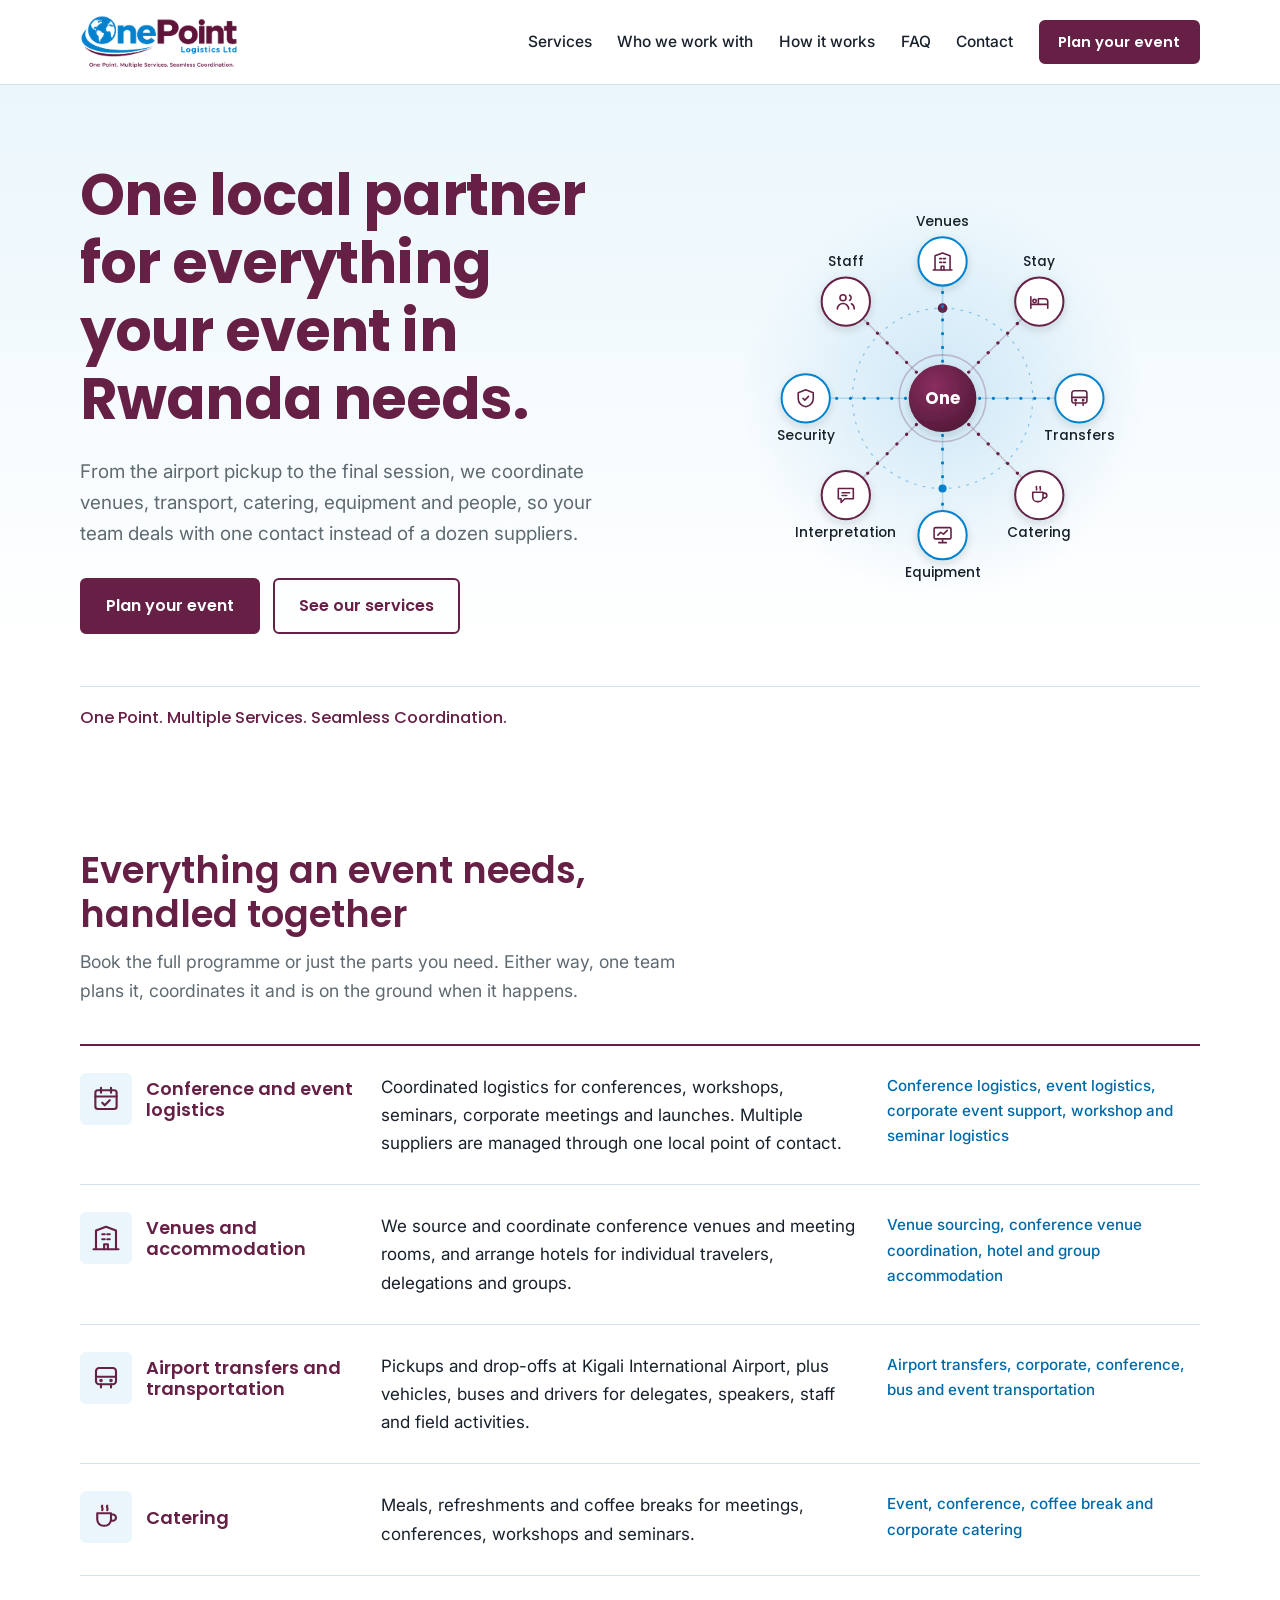
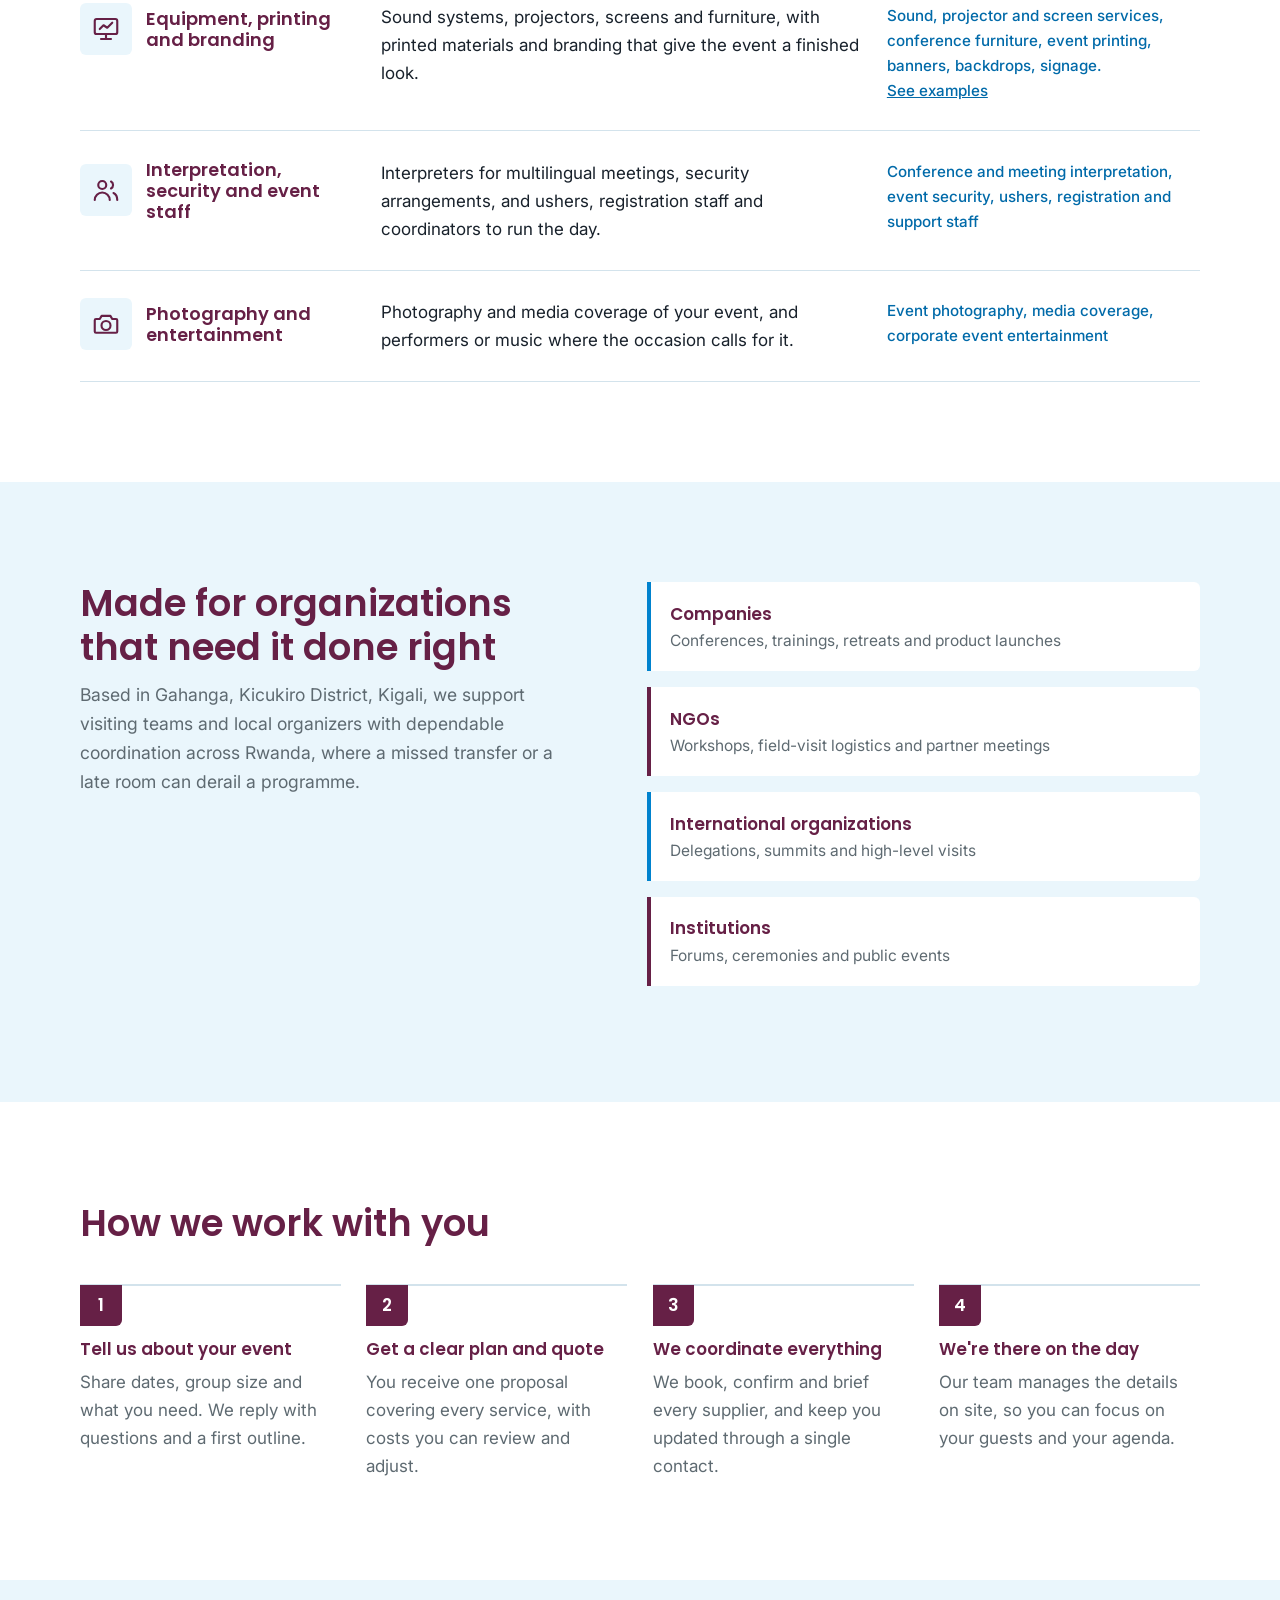
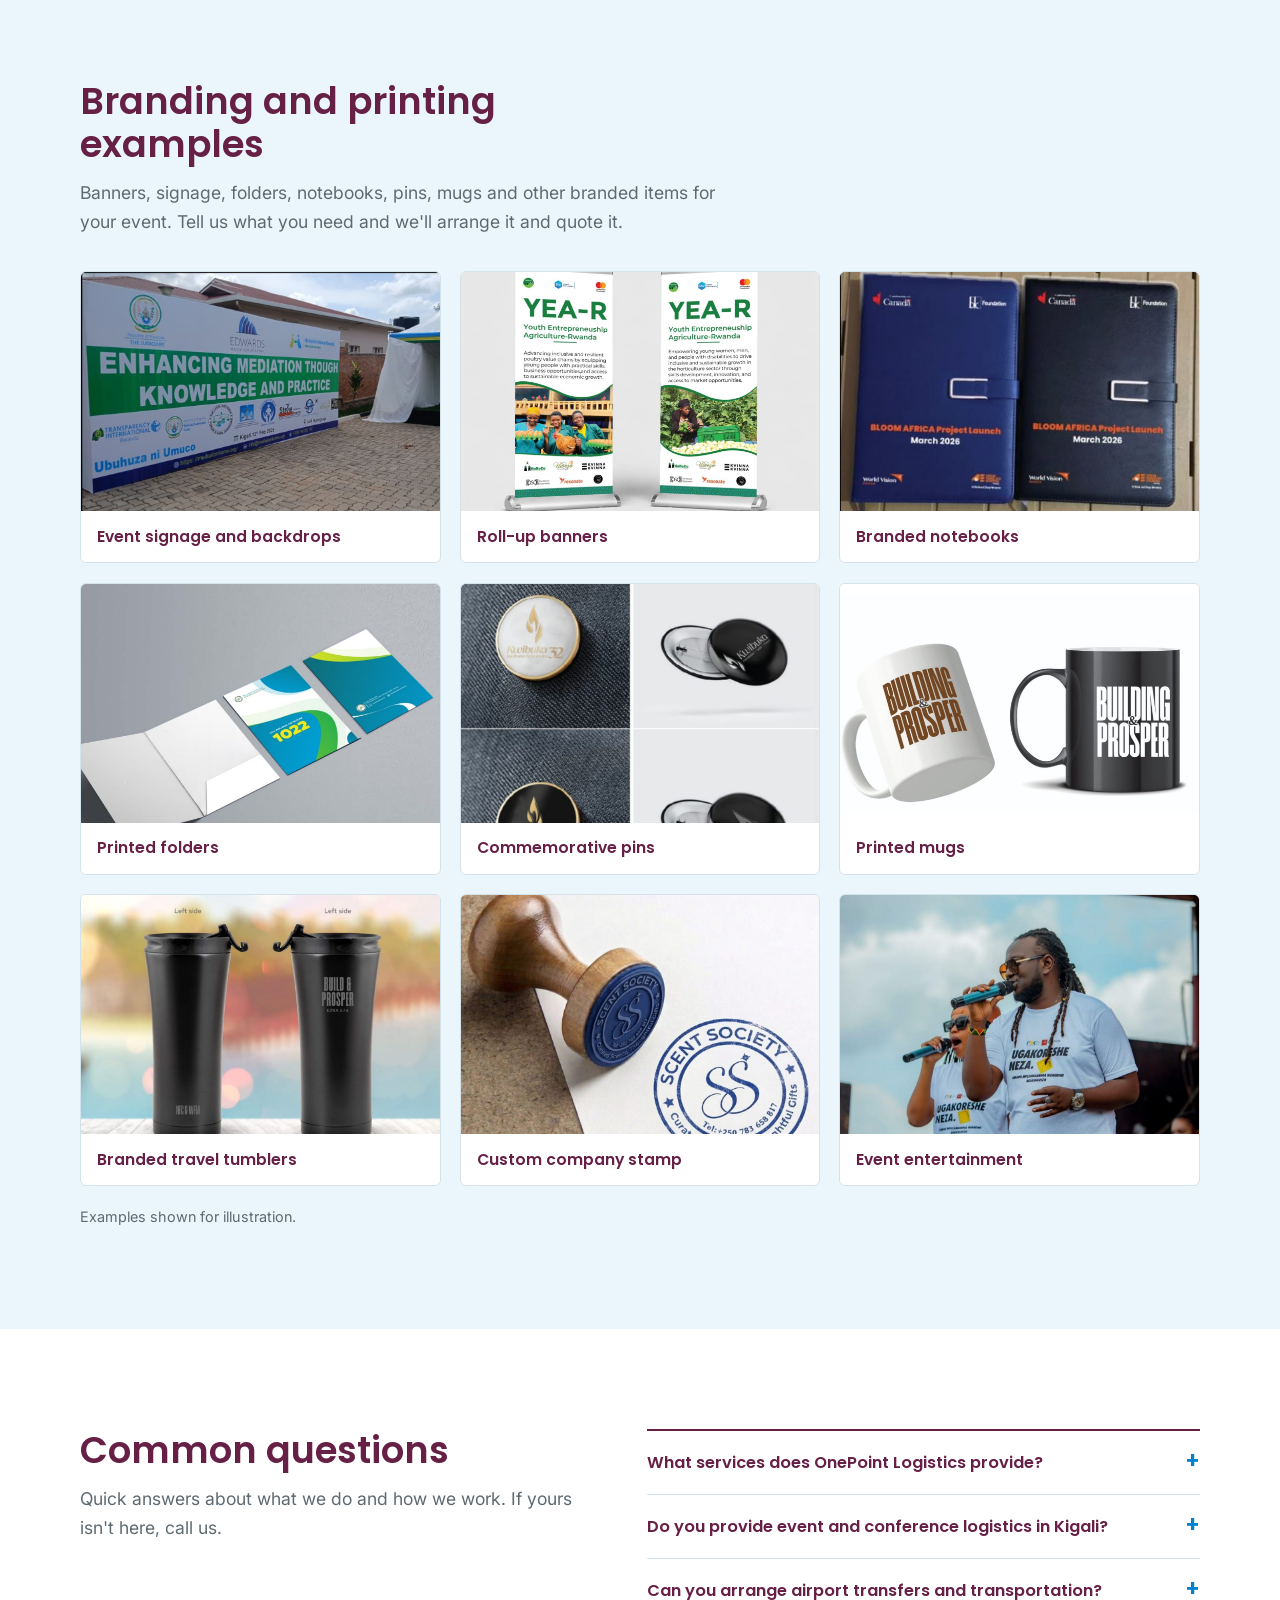
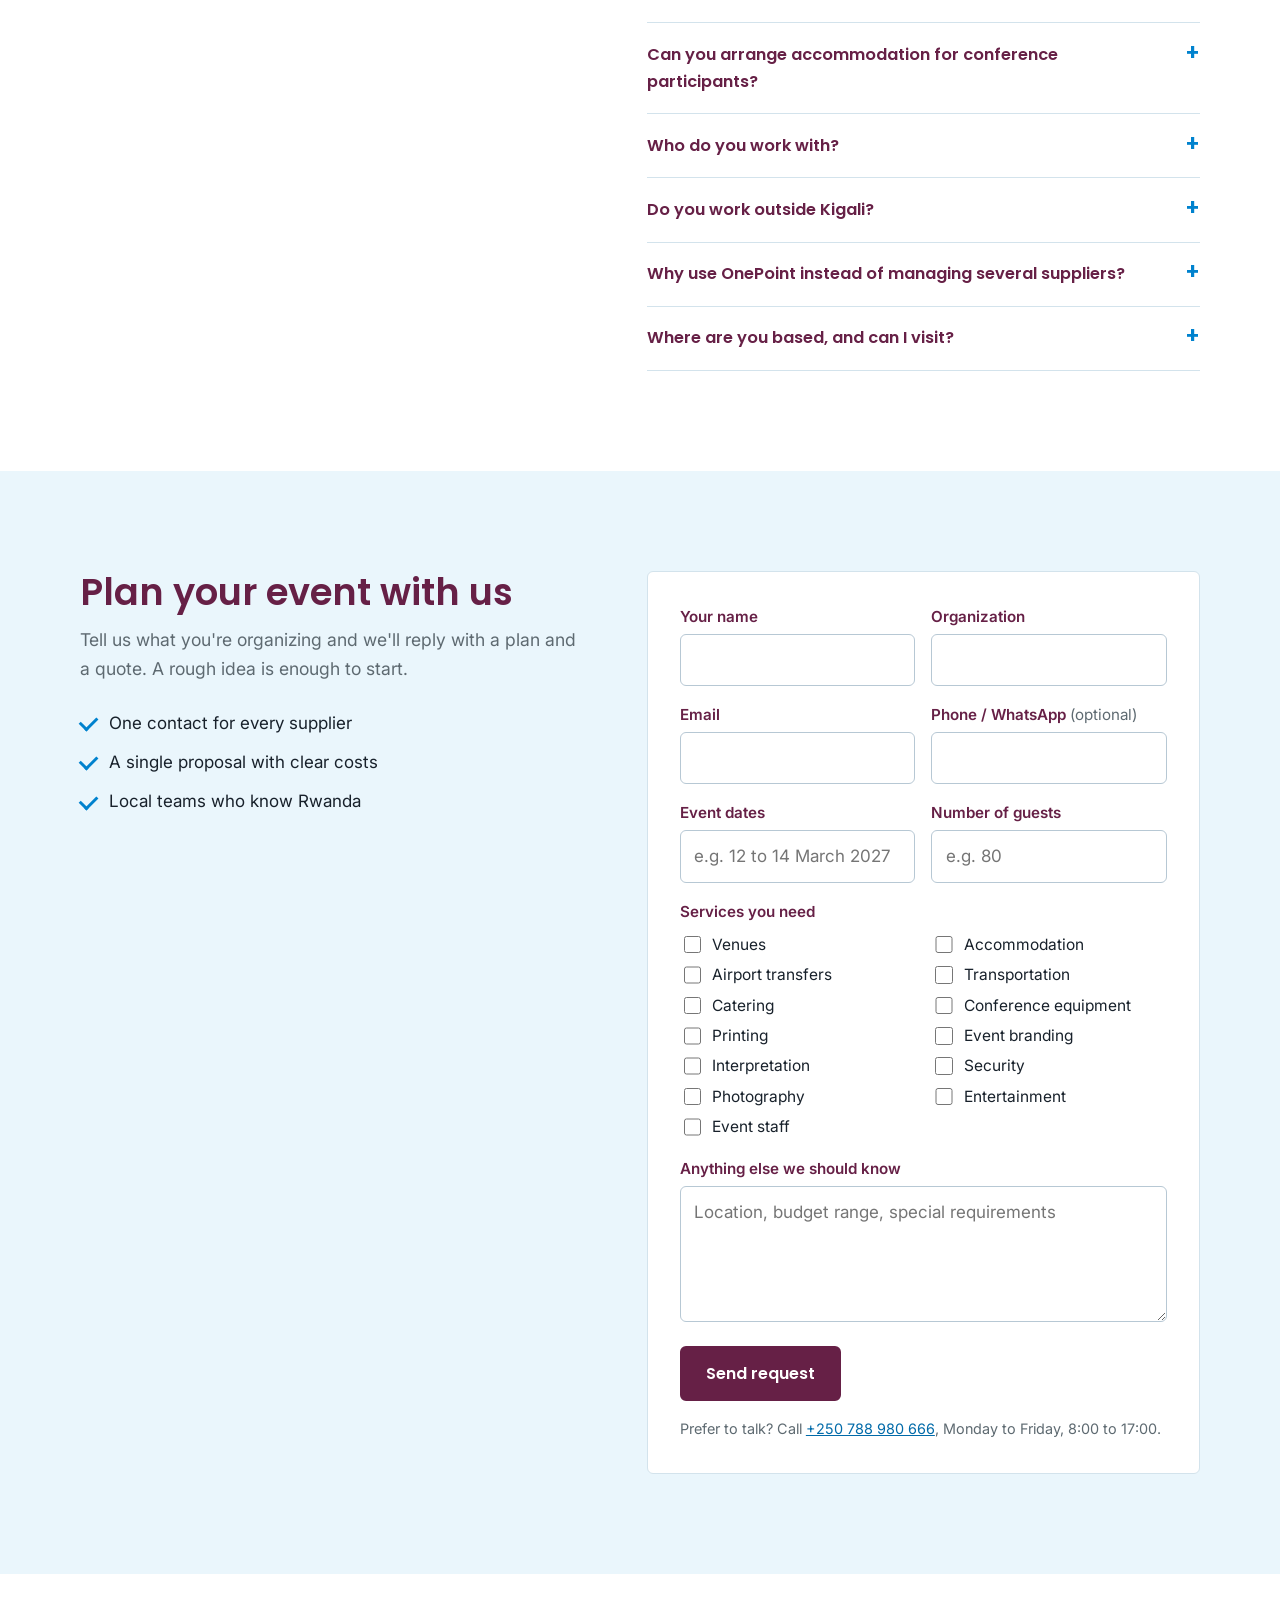
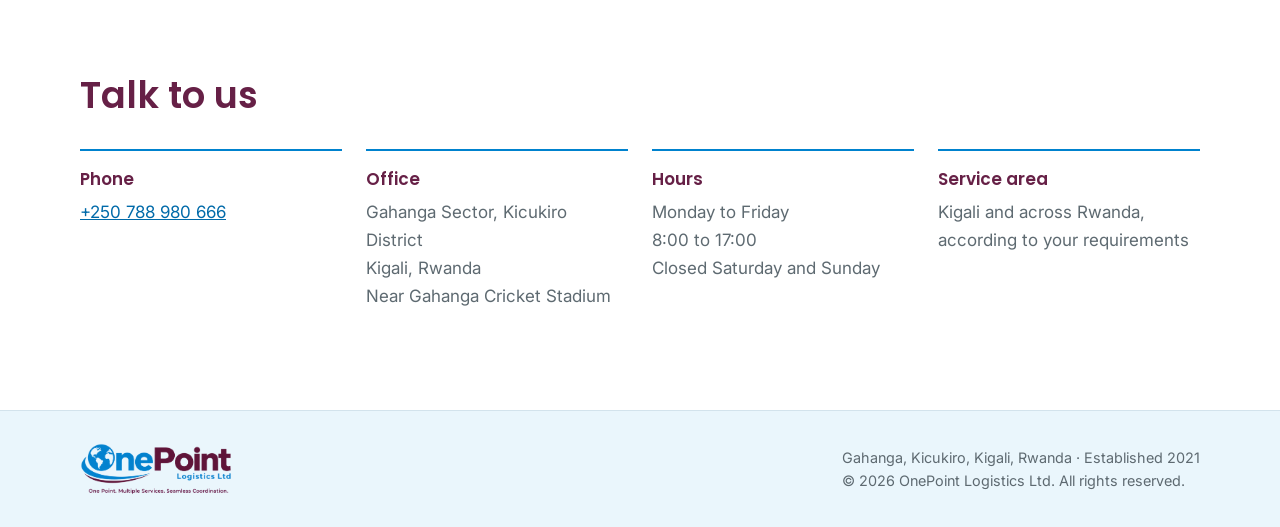
==== index.html @ c27ad56c "added section animations" ====
<!doctype html>
<html lang="en">
<head>
<meta charset="utf-8">
<meta name="viewport" content="width=device-width, initial-scale=1">
<title>OnePoint Logistics Ltd | Event and logistics support in Kigali, Rwanda</title>
<meta name="description" content="OnePoint Logistics Ltd is a Kigali-based logistics and event support company in Gahanga, Kicukiro. We coordinate venues, accommodation, airport transfers, transportation, catering, conference equipment, printing, branding, interpretation, security, photography and event staff across Rwanda.">
<script type="application/ld+json">
{
  "@context": "https://schema.org",
  "@type": "LocalBusiness",
  "name": "OnePoint Logistics Ltd",
  "description": "Rwanda-based logistics and event support company coordinating venues, accommodation, airport transfers, transportation, catering, conference equipment, printing, event branding, interpretation, security, photography, entertainment and event staff for companies, NGOs, international organizations and institutions.",
  "telephone": "+250788980666",
  "foundingDate": "2021-09-27",
  "slogan": "One Point. Multiple Services. Seamless Coordination.",
  "address": {
    "@type": "PostalAddress",
    "addressLocality": "Gahanga, Kicukiro District, Kigali",
    "addressCountry": "RW"
  },
  "areaServed": {"@type": "Country", "name": "Rwanda"},
  "openingHoursSpecification": [{
    "@type": "OpeningHoursSpecification",
    "dayOfWeek": ["Monday","Tuesday","Wednesday","Thursday","Friday"],
    "opens": "08:00",
    "closes": "17:00"
  }]
}
</script>
<link rel="preconnect" href="https://fonts.googleapis.com">
<link rel="preconnect" href="https://fonts.gstatic.com" crossorigin>
<link href="https://fonts.googleapis.com/css2?family=Inter:wght@400;500;600&family=Poppins:wght@500;600;700&display=swap" rel="stylesheet">
<link rel="stylesheet" href="styles.css?v=8">
</head>
<body>

<a class="skip" href="#main">Skip to content</a>

<header class="site-header">
  <div class="wrap bar">
    <a class="brand" href="#top" aria-label="OnePoint Logistics Ltd, home">
      <img src="assets/logo.png" alt="OnePoint Logistics Ltd" width="158" height="54">
    </a>
    <button class="menu-btn" type="button" aria-expanded="false" aria-controls="nav" aria-label="Open menu"><span class="bars" aria-hidden="true"><i></i><i></i><i></i></span></button>
    <nav id="nav" class="nav" aria-label="Main">
      <a href="#services">Services</a>
      <a href="#clients">Who we work with</a>
      <a href="#process">How it works</a>
      <a href="#faq">FAQ</a>
      <a href="#contact">Contact</a>
      <a class="btn btn-small" href="#quote">Plan your event</a>
    </nav>
  </div>
</header>

<main id="main">

<!-- HERO -->
<section class="hero" id="top">
  <div class="wrap hero-grid">
    <div class="hero-copy">
      <h1>One local partner for everything your event in Rwanda needs.</h1>
      <p class="lead">From the airport pickup to the final session, we coordinate venues, transport, catering, equipment and people, so your team deals with one contact instead of a dozen suppliers.</p>
      <div class="actions">
        <a class="btn" href="#quote">Plan your event</a>
        <a class="btn btn-ghost" href="#services">See our services</a>
      </div>
    </div>

    <figure class="hub" aria-label="One OnePoint contact connected to venues, accommodation, transfers, catering, equipment, interpretation, security and staff">
      <svg viewBox="0 0 640 540" role="img" aria-labelledby="hub-title">
        <title id="hub-title">OnePoint at the centre, connected to eight event services</title>
        <defs>
          <radialGradient id="glow" cx="50%" cy="50%" r="50%"><stop offset="0" stop-color="#0082CE" stop-opacity=".16"/><stop offset="1" stop-color="#0082CE" stop-opacity="0"/></radialGradient>
          <radialGradient id="core" cx="38%" cy="32%" r="80%"><stop offset="0" stop-color="#8A2E5F"/><stop offset="1" stop-color="#4D1835"/></radialGradient>
          <filter id="soft" x="-40%" y="-40%" width="180%" height="190%"><feDropShadow dx="0" dy="4" stdDeviation="5" flood-color="#18212B" flood-opacity=".14"/></filter>
        </defs>
        <circle cx="320" cy="270" r="250" fill="url(#glow)"/>
        <g class="ripples"><circle class="ripple" cx="320" cy="270" r="46"/><circle class="ripple r2" cx="320" cy="270" r="46"/><circle class="ripple r3" cx="320" cy="270" r="46"/></g>
        <circle class="orbit" cx="320" cy="270" r="112"/>
        <g class="sat sat1"><circle cx="320" cy="158" r="6" fill="var(--burgundy)"/></g>
        <g class="sat sat2"><circle cx="320" cy="382" r="5" fill="var(--blue)"/></g>
        <g class="spoke-base"><path d="M320.0 224.0L320.0 131.0" stroke="var(--blue)"/><path d="M352.5 237.5L418.3 171.7" stroke="var(--burgundy)"/><path d="M366.0 270.0L459.0 270.0" stroke="var(--blue)"/><path d="M352.5 302.5L418.3 368.3" stroke="var(--burgundy)"/><path d="M320.0 316.0L320.0 409.0" stroke="var(--blue)"/><path d="M287.5 302.5L221.7 368.3" stroke="var(--burgundy)"/><path d="M274.0 270.0L181.0 270.0" stroke="var(--blue)"/><path d="M287.5 237.5L221.7 171.7" stroke="var(--burgundy)"/></g>
        <g class="spoke-flow"><path class="flow" d="M320.0 224.0L320.0 131.0" stroke="var(--blue)" style="animation-delay:-0.00s"/><path class="flow" d="M352.5 237.5L418.3 171.7" stroke="var(--burgundy)" style="animation-delay:-0.23s"/><path class="flow" d="M366.0 270.0L459.0 270.0" stroke="var(--blue)" style="animation-delay:-0.46s"/><path class="flow" d="M352.5 302.5L418.3 368.3" stroke="var(--burgundy)" style="animation-delay:-0.69s"/><path class="flow" d="M320.0 316.0L320.0 409.0" stroke="var(--blue)" style="animation-delay:-0.92s"/><path class="flow" d="M287.5 302.5L221.7 368.3" stroke="var(--burgundy)" style="animation-delay:-1.15s"/><path class="flow" d="M274.0 270.0L181.0 270.0" stroke="var(--blue)" style="animation-delay:-1.38s"/><path class="flow" d="M287.5 237.5L221.7 171.7" stroke="var(--burgundy)" style="animation-delay:-1.61s"/></g>
        <g class="core-group"><circle cx="320" cy="270" r="54" fill="none" stroke="var(--burgundy)" stroke-opacity=".25" stroke-width="2"/><circle cx="320" cy="270" r="42" fill="url(#core)" filter="url(#soft)"/><text class="core-text" x="320" y="277" text-anchor="middle">One</text></g>
        <g class="nodes"><g transform="translate(320.0 100.0)" class="node">
        <g class="pop" style="--d:0.15s"><g class="bob" style="--b:-0.0s">
          <circle class="node-ring" r="30" fill="#fff" stroke="var(--blue)" stroke-width="2.5" filter="url(#soft)"/>
          <g transform="translate(-14 -14) scale(1.1667)" class="node-icon"><path d="M4 21V6l8-3 8 3v15M2 21h20"/><path d="M9 9h2M13 9h2M9 13h2M13 13h2M10.5 21v-4h3v4"/></g>
          <text y="-44" text-anchor="middle">Venues</text>
        </g></g>
      </g><g transform="translate(440.2 149.8)" class="node">
        <g class="pop" style="--d:0.24s"><g class="bob" style="--b:-0.7s">
          <circle class="node-ring" r="30" fill="#fff" stroke="var(--burgundy)" stroke-width="2.5" filter="url(#soft)"/>
          <g transform="translate(-14 -14) scale(1.1667)" class="node-icon"><path d="M3 19V7M3 15h18v4M21 15v-3a3 3 0 0 0-3-3h-7v6"/><circle cx="7" cy="11.5" r="1.8"/></g>
          <text y="-44" text-anchor="middle">Stay</text>
        </g></g>
      </g><g transform="translate(490.0 270.0)" class="node">
        <g class="pop" style="--d:0.33s"><g class="bob" style="--b:-1.4s">
          <circle class="node-ring" r="30" fill="#fff" stroke="var(--blue)" stroke-width="2.5" filter="url(#soft)"/>
          <g transform="translate(-14 -14) scale(1.1667)" class="node-icon"><rect x="4" y="4" width="16" height="13" rx="2.5"/><path d="M4 11h16M8 17v2.5M16 17v2.5"/><circle cx="8" cy="14" r=".7"/><circle cx="16" cy="14" r=".7"/></g>
          <text y="52" text-anchor="middle">Transfers</text>
        </g></g>
      </g><g transform="translate(440.2 390.2)" class="node">
        <g class="pop" style="--d:0.42s"><g class="bob" style="--b:-2.1s">
          <circle class="node-ring" r="30" fill="#fff" stroke="var(--burgundy)" stroke-width="2.5" filter="url(#soft)"/>
          <g transform="translate(-14 -14) scale(1.1667)" class="node-icon"><path d="M5 9h11v5a5 5 0 0 1-5 5h-1a5 5 0 0 1-5-5zM16 10h1.5a2.5 2.5 0 0 1 0 5H16M9 3c-1 1.2 1 2 0 3.5M13 3c-1 1.2 1 2 0 3.5"/></g>
          <text y="52" text-anchor="middle">Catering</text>
        </g></g>
      </g><g transform="translate(320.0 440.0)" class="node">
        <g class="pop" style="--d:0.51s"><g class="bob" style="--b:-2.8s">
          <circle class="node-ring" r="30" fill="#fff" stroke="var(--blue)" stroke-width="2.5" filter="url(#soft)"/>
          <g transform="translate(-14 -14) scale(1.1667)" class="node-icon"><rect x="3" y="4" width="18" height="12" rx="1.5"/><path d="M12 16v4M8 20h8M7 12l3-3 3 2 4-4"/></g>
          <text y="52" text-anchor="middle">Equipment</text>
        </g></g>
      </g><g transform="translate(199.8 390.2)" class="node">
        <g class="pop" style="--d:0.60s"><g class="bob" style="--b:-3.5s">
          <circle class="node-ring" r="30" fill="#fff" stroke="var(--burgundy)" stroke-width="2.5" filter="url(#soft)"/>
          <g transform="translate(-14 -14) scale(1.1667)" class="node-icon"><path d="M4 5h16v11H11l-4 4v-4H4z"/><path d="M8 9.5h8M8 12.5h5"/></g>
          <text y="52" text-anchor="middle">Interpretation</text>
        </g></g>
      </g><g transform="translate(150.0 270.0)" class="node">
        <g class="pop" style="--d:0.69s"><g class="bob" style="--b:-4.2s">
          <circle class="node-ring" r="30" fill="#fff" stroke="var(--blue)" stroke-width="2.5" filter="url(#soft)"/>
          <g transform="translate(-14 -14) scale(1.1667)" class="node-icon"><path d="M12 3l8 3v6c0 4.5-3.2 8-8 9-4.8-1-8-4.5-8-9V6z"/><path d="m9 12 2 2 4-4"/></g>
          <text y="52" text-anchor="middle">Security</text>
        </g></g>
      </g><g transform="translate(199.8 149.8)" class="node">
        <g class="pop" style="--d:0.78s"><g class="bob" style="--b:-4.9s">
          <circle class="node-ring" r="30" fill="#fff" stroke="var(--burgundy)" stroke-width="2.5" filter="url(#soft)"/>
          <g transform="translate(-14 -14) scale(1.1667)" class="node-icon"><circle cx="9" cy="8" r="3.2"/><path d="M3 20c0-3.3 2.7-6 6-6s6 2.7 6 6"/><path d="M16 5.2a3.2 3.2 0 0 1 0 5.6M18 14.4c1.8.8 3 2.6 3 5.6"/></g>
          <text y="-44" text-anchor="middle">Staff</text>
        </g></g>
      </g></g>
      </svg>
    </figure>
  </div>
  <div class="wrap tagline">One Point. Multiple Services. Seamless Coordination.</div>
</section>

<!-- SERVICES -->
<section class="section" id="services">
  <div class="wrap">
    <h2>Everything an event needs, handled together</h2>
    <p class="section-lead">Book the full programme or just the parts you need. Either way, one team plans it, coordinates it and is on the ground when it happens.</p>

    <ul class="services">
      <li>
        <div class="svc-head"><span class="svc-icon" aria-hidden="true"><svg viewBox="0 0 24 24"><rect x="3.5" y="5" width="17" height="15" rx="2"/><path d="M3.5 10h17M8 3v4M16 3v4M9 15l2 2 4-4"/></svg></span><h3>Conference and event logistics</h3></div>
        <p>Coordinated logistics for conferences, workshops, seminars, corporate meetings and launches. Multiple suppliers are managed through one local point of contact.</p>
        <span class="for">Conference logistics, event logistics, corporate event support, workshop and seminar logistics</span>
      </li>
      <li>
        <div class="svc-head"><span class="svc-icon" aria-hidden="true"><svg viewBox="0 0 24 24"><path d="M4 21V6l8-3 8 3v15M2 21h20"/><path d="M9 9h2M13 9h2M9 13h2M13 13h2M10.5 21v-4h3v4"/></svg></span><h3>Venues and accommodation</h3></div>
        <p>We source and coordinate conference venues and meeting rooms, and arrange hotels for individual travelers, delegations and groups.</p>
        <span class="for">Venue sourcing, conference venue coordination, hotel and group accommodation</span>
      </li>
      <li>
        <div class="svc-head"><span class="svc-icon" aria-hidden="true"><svg viewBox="0 0 24 24"><rect x="4" y="4" width="16" height="13" rx="2.5"/><path d="M4 11h16M8 17v2.5M16 17v2.5"/><circle cx="8" cy="14" r=".6"/><circle cx="16" cy="14" r=".6"/></svg></span><h3>Airport transfers and transportation</h3></div>
        <p>Pickups and drop-offs at Kigali International Airport, plus vehicles, buses and drivers for delegates, speakers, staff and field activities.</p>
        <span class="for">Airport transfers, corporate, conference, bus and event transportation</span>
      </li>
      <li>
        <div class="svc-head"><span class="svc-icon" aria-hidden="true"><svg viewBox="0 0 24 24"><path d="M5 9h11v5a5 5 0 0 1-5 5h-1a5 5 0 0 1-5-5zM16 10h1.5a2.5 2.5 0 0 1 0 5H16M9 3c-1 1.2 1 2 0 3.5M13 3c-1 1.2 1 2 0 3.5"/></svg></span><h3>Catering</h3></div>
        <p>Meals, refreshments and coffee breaks for meetings, conferences, workshops and seminars.</p>
        <span class="for">Event, conference, coffee break and corporate catering</span>
      </li>
      <li>
        <div class="svc-head"><span class="svc-icon" aria-hidden="true"><svg viewBox="0 0 24 24"><rect x="3" y="4" width="18" height="12" rx="1.5"/><path d="M12 16v4M8 20h8M7 12l3-3 3 2 4-4"/></svg></span><h3>Equipment, printing and branding</h3></div>
        <p>Sound systems, projectors, screens and furniture, with printed materials and branding that give the event a finished look.</p>
        <span class="for">Sound, projector and screen services, conference furniture, event printing, banners, backdrops, signage. <a href="#examples">See examples</a></span>
      </li>
      <li>
        <div class="svc-head"><span class="svc-icon" aria-hidden="true"><svg viewBox="0 0 24 24"><circle cx="9" cy="8" r="3.2"/><path d="M3 20c0-3.3 2.7-6 6-6s6 2.7 6 6"/><path d="M16 5.2a3.2 3.2 0 0 1 0 5.6M18 14.4c1.8.8 3 2.6 3 5.6"/></svg></span><h3>Interpretation, security and event staff</h3></div>
        <p>Interpreters for multilingual meetings, security arrangements, and ushers, registration staff and coordinators to run the day.</p>
        <span class="for">Conference and meeting interpretation, event security, ushers, registration and support staff</span>
      </li>
      <li>
        <div class="svc-head"><span class="svc-icon" aria-hidden="true"><svg viewBox="0 0 24 24"><path d="M4 8h3l1.5-2.5h7L17 8h3a1 1 0 0 1 1 1v9a1 1 0 0 1-1 1H4a1 1 0 0 1-1-1V9a1 1 0 0 1 1-1z"/><circle cx="12" cy="13.2" r="3.6"/></svg></span><h3>Photography and entertainment</h3></div>
        <p>Photography and media coverage of your event, and performers or music where the occasion calls for it.</p>
        <span class="for">Event photography, media coverage, corporate event entertainment</span>
      </li>
    </ul>
  </div>
</section>

<!-- CLIENTS -->
<section class="section tint" id="clients">
  <div class="wrap split">
    <div>
      <h2>Made for organizations that need it done right</h2>
      <p class="section-lead">Based in Gahanga, Kicukiro District, Kigali, we support visiting teams and local organizers with dependable coordination across Rwanda, where a missed transfer or a late room can derail a programme.</p>
    </div>
    <ul class="audience">
      <li><strong>Companies</strong><span>Conferences, trainings, retreats and product launches</span></li>
      <li><strong>NGOs</strong><span>Workshops, field-visit logistics and partner meetings</span></li>
      <li><strong>International organizations</strong><span>Delegations, summits and high-level visits</span></li>
      <li><strong>Institutions</strong><span>Forums, ceremonies and public events</span></li>
    </ul>
  </div>
</section>

<!-- PROCESS -->
<section class="section" id="process">
  <div class="wrap">
    <h2>How we work with you</h2>
    <ol class="steps">
      <li><h3>Tell us about your event</h3><p>Share dates, group size and what you need. We reply with questions and a first outline.</p></li>
      <li><h3>Get a clear plan and quote</h3><p>You receive one proposal covering every service, with costs you can review and adjust.</p></li>
      <li><h3>We coordinate everything</h3><p>We book, confirm and brief every supplier, and keep you updated through a single contact.</p></li>
      <li><h3>We're there on the day</h3><p>Our team manages the details on site, so you can focus on your guests and your agenda.</p></li>
    </ol>
  </div>
</section>

<!-- EXAMPLES -->
<section class="section tint" id="examples">
  <div class="wrap">
    <h2>Branding and printing examples</h2>
    <p class="section-lead">Banners, signage, folders, notebooks, pins, mugs and other branded items for your event. Tell us what you need and we'll arrange it and quote it.</p>
    <ul class="gallery">
      <li>
        <button type="button" class="shot" data-full="assets/img/event-signage-backdrop.jpg" data-caption="Event signage and backdrops">
          <img src="assets/img/event-signage-backdrop.jpg" alt="Large printed event backdrop beside a white marquee tent, with a green title band and partner logos" loading="lazy" width="1000" height="750" style="object-position:0% 50%">
          <span>Event signage and backdrops</span>
        </button>
      </li>
      <li>
        <button type="button" class="shot" data-full="assets/img/branded-roll-up-banners.jpg" data-caption="Roll-up banners">
          <img src="assets/img/branded-roll-up-banners.jpg" alt="Two printed roll-up banners with a green and white design, photographs and partner logos, standing side by side" loading="lazy" width="1000" height="750" style="object-position:50% 50%">
          <span>Roll-up banners</span>
        </button>
      </li>
      <li>
        <button type="button" class="shot" data-full="assets/img/branded-notebooks.jpg" data-caption="Branded notebooks">
          <img src="assets/img/branded-notebooks.jpg" alt="Two leather-look notebooks, one blue and one black, printed with a project launch title and partner logos" loading="lazy" width="1000" height="750" style="object-position:50% 50%">
          <span>Branded notebooks</span>
        </button>
      </li>
      <li>
        <button type="button" class="shot" data-full="assets/img/printed-folders.jpg" data-caption="Printed folders">
          <img src="assets/img/printed-folders.jpg" alt="Open and closed pocket folders printed in blue and green curved shapes with a helpline number on the front" loading="lazy" width="1000" height="750" style="object-position:50% 50%">
          <span>Printed folders</span>
        </button>
      </li>
      <li>
        <button type="button" class="shot" data-full="assets/img/commemorative-pins.jpg" data-caption="Commemorative pins">
          <img src="assets/img/commemorative-pins.jpg" alt="Round gold-rimmed pins in white and black finishes with a flame emblem, shown on fabric and as separate buttons" loading="lazy" width="1000" height="750" style="object-position:50% 50%">
          <span>Commemorative pins</span>
        </button>
      </li>
      <li>
        <button type="button" class="shot" data-full="assets/img/printed-mugs.jpg" data-caption="Printed mugs">
          <img src="assets/img/printed-mugs.jpg" alt="A white mug and a black mug printed with the same bold two-line slogan" loading="lazy" width="1000" height="750" style="object-fit:contain;background:#fff">
          <span>Printed mugs</span>
        </button>
      </li>
      <li>
        <button type="button" class="shot" data-full="assets/img/branded-travel-tumblers.jpg" data-caption="Branded travel tumblers">
          <img src="assets/img/branded-travel-tumblers.jpg" alt="Two black travel tumblers engraved with a short message on one side and initials on the other" loading="lazy" width="1000" height="750" style="object-position:50% 50%">
          <span>Branded travel tumblers</span>
        </button>
      </li>
      <li>
        <button type="button" class="shot" data-full="assets/img/custom-company-stamp.jpg" data-caption="Custom company stamp">
          <img src="assets/img/custom-company-stamp.jpg" alt="Wooden handled stamp with a round blue company seal and its ink impression on paper" loading="lazy" width="1000" height="750" style="object-position:50% 50%">
          <span>Custom company stamp</span>
        </button>
      </li>
      <li>
        <button type="button" class="shot" data-full="assets/img/event-entertainment-branded-tshirts.jpg" data-caption="Event entertainment">
          <img src="assets/img/event-entertainment-branded-tshirts.jpg" alt="Two performers on an outdoor stage holding microphones and wearing matching white printed T-shirts" loading="lazy" width="1000" height="750" style="object-position:50% 22%">
          <span>Event entertainment</span>
        </button>
      </li>
    </ul>
    <p class="small gallery-note">Examples shown for illustration.</p>
  </div>
</section>

<dialog id="lightbox" class="lightbox" aria-label="Image preview">
  <button type="button" class="lb-close" aria-label="Close preview">&times;</button>
  <div class="lb-stage">
    <button type="button" class="lb-nav lb-prev" aria-label="Previous image"><svg viewBox="0 0 24 24" aria-hidden="true"><path d="M15 4 7 12l8 8"/></svg></button>
    <img id="lb-img" alt="">
    <button type="button" class="lb-nav lb-next" aria-label="Next image"><svg viewBox="0 0 24 24" aria-hidden="true"><path d="m9 4 8 8-8 8"/></svg></button>
  </div>
  <p id="lb-cap"></p>
  <p id="lb-count" class="lb-count" aria-live="polite"></p>
</dialog>

<!-- FAQ -->
<section class="section" id="faq">
  <div class="wrap split">
    <div>
      <h2>Common questions</h2>
      <p class="section-lead">Quick answers about what we do and how we work. If yours isn't here, call us.</p>
    </div>
    <div class="faq">
      <details><summary>What services does OnePoint Logistics provide?</summary><p>We coordinate venue sourcing, accommodation, airport transfers, transportation, catering, conference equipment, printing, event branding, interpretation, security, photography, entertainment and event staff, all through one local point of contact.</p></details>
      <details><summary>Do you provide event and conference logistics in Kigali?</summary><p>Yes. We coordinate conference and event logistics in Kigali and across Rwanda for companies, NGOs, international organizations and institutions.</p></details>
      <details><summary>Can you arrange airport transfers and transportation?</summary><p>Yes. We coordinate airport pickups and drop-offs at Kigali International Airport, and buses, vehicles and drivers for conferences, workshops, corporate events and field activities.</p></details>
      <details><summary>Can you arrange accommodation for conference participants?</summary><p>Yes. We coordinate hotels and group accommodation for participants, teams, international visitors and event delegates.</p></details>
      <details><summary>Who do you work with?</summary><p>Companies, NGOs, international organizations, institutions and other organizations that need reliable local logistics and event support in Rwanda.</p></details>
      <details><summary>Do you work outside Kigali?</summary><p>Yes. We provide services across Rwanda according to your requirements and the nature of the assignment.</p></details>
      <details><summary>Why use OnePoint instead of managing several suppliers?</summary><p>Instead of separate suppliers for venues, transport, catering, equipment and branding, you coordinate everything through one local partner.</p></details>
      <details><summary>Where are you based, and can I visit?</summary><p>We are in Gahanga Sector, Kicukiro District, Kigali, near Gahanga Cricket Stadium. Customers are welcome to visit Monday to Friday, 8:00 AM to 5:00 PM.</p></details>
    </div>
  </div>
</section>

<!-- QUOTE -->
<section class="section tint" id="quote">
  <div class="wrap split">
    <div>
      <h2>Plan your event with us</h2>
      <p class="section-lead">Tell us what you're organizing and we'll reply with a plan and a quote. A rough idea is enough to start.</p>
      <ul class="reassure">
        <li>One contact for every supplier</li>
        <li>A single proposal with clear costs</li>
        <li>Local teams who know Rwanda</li>
      </ul>
    </div>

    <form id="quote-form" class="form" novalidate>
      <div class="row">
        <div class="field"><label for="name">Your name</label><input id="name" name="name" type="text" autocomplete="name" required></div>
        <div class="field"><label for="org">Organization</label><input id="org" name="org" type="text" autocomplete="organization" required></div>
      </div>
      <div class="row">
        <div class="field"><label for="email">Email</label><input id="email" name="email" type="email" autocomplete="email" required></div>
        <div class="field"><label for="phone">Phone / WhatsApp <span class="opt">(optional)</span></label><input id="phone" name="phone" type="tel" autocomplete="tel"></div>
      </div>
      <div class="row">
        <div class="field"><label for="dates">Event dates</label><input id="dates" name="dates" type="text" placeholder="e.g. 12 to 14 March 2027" required></div>
        <div class="field"><label for="guests">Number of guests</label><input id="guests" name="guests" type="number" min="1" inputmode="numeric" placeholder="e.g. 80"></div>
      </div>
      <fieldset class="field checks">
        <legend>Services you need</legend>
        <label><input type="checkbox" name="services" value="Venues"> Venues</label>
        <label><input type="checkbox" name="services" value="Accommodation"> Accommodation</label>
        <label><input type="checkbox" name="services" value="Airport transfers"> Airport transfers</label>
        <label><input type="checkbox" name="services" value="Transportation"> Transportation</label>
        <label><input type="checkbox" name="services" value="Catering"> Catering</label>
        <label><input type="checkbox" name="services" value="Conference equipment"> Conference equipment</label>
        <label><input type="checkbox" name="services" value="Printing"> Printing</label>
        <label><input type="checkbox" name="services" value="Event branding"> Event branding</label>
        <label><input type="checkbox" name="services" value="Interpretation"> Interpretation</label>
        <label><input type="checkbox" name="services" value="Security"> Security</label>
        <label><input type="checkbox" name="services" value="Photography"> Photography</label>
        <label><input type="checkbox" name="services" value="Entertainment"> Entertainment</label>
        <label><input type="checkbox" name="services" value="Event staff"> Event staff</label>
      </fieldset>
      <div class="field"><label for="details">Anything else we should know</label><textarea id="details" name="details" rows="4" placeholder="Location, budget range, special requirements"></textarea></div>
      <button class="btn" type="submit">Send request</button>
      <p class="form-msg" id="form-msg" role="status"></p>
      <p class="small note">Prefer to talk? Call <a href="tel:+250788980666">+250 788 980 666</a>, Monday to Friday, 8:00 to 17:00.</p>
    </form>
  </div>
</section>

<!-- CONTACT -->
<section class="section" id="contact">
  <div class="wrap">
    <h2>Talk to us</h2>
    <dl class="contact">
      <div><dt>Phone</dt><dd><a href="tel:+250788980666">+250 788 980 666</a></dd></div>
      <div><dt>Office</dt><dd>Gahanga Sector, Kicukiro District<br>Kigali, Rwanda<br>Near Gahanga Cricket Stadium</dd></div>
      <div><dt>Hours</dt><dd>Monday to Friday<br>8:00 to 17:00<br>Closed Saturday and Sunday</dd></div>
      <div><dt>Service area</dt><dd>Kigali and across Rwanda, according to your requirements</dd></div>
    </dl>
  </div>
</section>

</main>

<footer class="site-footer">
  <div class="wrap foot">
    <div class="foot-brand">
      <img src="assets/logo.png" alt="OnePoint Logistics Ltd" width="152" height="52">
    </div>
    <p class="small">Gahanga, Kicukiro, Kigali, Rwanda &middot; Established 2021<br>&copy; <span id="year">2026</span> OnePoint Logistics Ltd. All rights reserved.</p>
  </div>
</footer>

<script src="script.js?v=8"></script>
</body>
</html>
---- styles.css ----
:root{
  --burgundy:#662046;
  --burgundy-deep:#4D1835;
  --blue:#0082CE;
  --blue-deep:#006AA9;
  --ink:#18212B;
  --grey:#5E6A71;
  --tint:#EAF6FC;
  --line:#D3E3EC;
  --white:#FFFFFF;
  --radius:6px;
  --max:1120px;
}
*{box-sizing:border-box}
html{scroll-behavior:smooth;scroll-padding-top:96px}
body{margin:0;font-family:Inter,system-ui,sans-serif;font-size:1.0625rem;line-height:1.65;color:var(--ink);background:var(--white)}
h1,h2,h3{font-family:Poppins,system-ui,sans-serif;color:var(--burgundy);line-height:1.18;margin:0}
h1{font-size:clamp(2.1rem,4.8vw,3.6rem);font-weight:700;letter-spacing:-.015em;max-width:17ch}
h2{font-size:clamp(1.65rem,3vw,2.3rem);font-weight:600;margin-bottom:.7rem;max-width:24ch}
h3{font-size:1.12rem;font-weight:600}
p{margin:0 0 1rem}
a{color:var(--blue-deep)}
.wrap{width:min(var(--max),100% - 40px);margin-inline:auto}
.sr{position:absolute;width:1px;height:1px;overflow:hidden;clip:rect(0 0 0 0)}
.skip{position:absolute;left:-999px;top:0;background:var(--burgundy);color:#fff;padding:.6rem 1rem;z-index:100}
.skip:focus{left:10px;top:10px}
:focus-visible{outline:3px solid var(--blue);outline-offset:3px}

/* header */
.site-header{position:sticky;top:0;z-index:50;background:rgba(255,255,255,.96);backdrop-filter:blur(8px);border-bottom:1px solid var(--line)}
.bar{display:flex;align-items:center;justify-content:space-between;gap:1rem;min-height:84px}
.brand img{display:block;height:54px;width:auto}
.nav{display:flex;align-items:center;gap:1.6rem}
.nav a:not(.btn){text-decoration:none;color:var(--ink);font-weight:500;font-size:.97rem}
.nav a:not(.btn):hover{color:var(--blue-deep)}
.menu-btn{display:none;width:46px;height:46px;padding:0;align-items:center;justify-content:center;background:none;border:1px solid var(--line);border-radius:var(--radius);color:var(--burgundy);cursor:pointer;flex:none}
.menu-btn:hover{background:var(--tint)}
.bars{position:relative;display:block;width:22px;height:16px}
.bars i{position:absolute;left:0;width:100%;height:2px;border-radius:2px;background:currentColor;transition:transform .25s ease,opacity .2s ease,top .25s ease}
.bars i:nth-child(1){top:0}.bars i:nth-child(2){top:7px}.bars i:nth-child(3){top:14px}
.menu-btn[aria-expanded="true"] .bars i:nth-child(1){top:7px;transform:rotate(45deg)}
.menu-btn[aria-expanded="true"] .bars i:nth-child(2){opacity:0}
.menu-btn[aria-expanded="true"] .bars i:nth-child(3){top:7px;transform:rotate(-45deg)}

/* buttons */
.btn{display:inline-block;font-family:Poppins,sans-serif;font-weight:600;font-size:1rem;text-decoration:none;background:var(--burgundy);color:#fff;border:2px solid var(--burgundy);border-radius:var(--radius);padding:.8rem 1.5rem;cursor:pointer;transition:background .15s,border-color .15s}
.btn:hover{background:var(--burgundy-deep);border-color:var(--burgundy-deep)}
.btn-small{padding:.5rem 1.1rem;font-size:.92rem}
.btn-ghost{background:transparent;color:var(--burgundy)}
.btn-ghost:hover{background:var(--burgundy);color:#fff}

/* hero */
.hero{padding:clamp(40px,6vw,80px) 0 0;background:linear-gradient(180deg,var(--tint),var(--white) 85%)}
.hero-grid{display:grid;grid-template-columns:1.05fr 1fr;gap:clamp(24px,5vw,64px);align-items:center}
.lead{font-size:1.18rem;color:var(--grey);max-width:46ch;margin:1.4rem 0 1.8rem}
.actions{display:flex;flex-wrap:wrap;gap:.8rem}
.hub{margin:0}
.hub svg{width:100%;height:auto;display:block}
.tagline{margin-top:clamp(28px,5vw,52px);padding:1.1rem 0;border-top:1px solid var(--line);font-family:Poppins,sans-serif;font-weight:500;color:var(--burgundy);font-size:1.02rem}

/* sections */
.section{padding:clamp(56px,8vw,100px) 0}
.tint{background:var(--tint)}
.section-lead{color:var(--grey);max-width:58ch;font-size:1.1rem}
.split{display:grid;grid-template-columns:1fr 1.1fr;gap:clamp(28px,5vw,72px);align-items:start}

/* services */
.services{list-style:none;margin:2.4rem 0 0;padding:0;border-top:2px solid var(--burgundy)}
.services li{display:grid;grid-template-columns:minmax(200px,1fr) 2fr 1.3fr;gap:1.5rem;padding:1.7rem 0;border-bottom:1px solid var(--line);align-items:baseline}
.services p{margin:0}
.for{color:var(--blue-deep);font-weight:500;font-size:.95rem}

/* audience */
.audience{list-style:none;margin:0;padding:0}
.audience li{display:flex;flex-direction:column;padding:1.1rem 0 1.1rem 1.2rem;border-left:4px solid var(--blue);margin-bottom:1rem;background:#fff;border-radius:0 var(--radius) var(--radius) 0}
.audience li:nth-child(even){border-left-color:var(--burgundy)}
.audience strong{font-family:Poppins,sans-serif;font-weight:600;color:var(--burgundy)}
.audience span{color:var(--grey);font-size:.97rem}

/* process */
.steps{list-style:none;counter-reset:s;margin:2.4rem 0 0;padding:0;display:grid;grid-template-columns:repeat(4,1fr);gap:1.6rem}
.steps li{counter-increment:s;position:relative;padding-top:3.4rem;border-top:2px solid var(--line)}
.steps li::before{content:counter(s);position:absolute;top:-1px;left:0;width:2.6rem;height:2.6rem;display:grid;place-items:center;background:var(--burgundy);color:#fff;font-family:Poppins,sans-serif;font-weight:600;border-radius:0 0 var(--radius) 0}
.steps h3{margin-bottom:.5rem;font-size:1.05rem}
.steps p{color:var(--grey);margin:0}

/* forms */
input,select,textarea{font:inherit;color:var(--ink);background:#fff;border:1.5px solid #B7C8D4;border-radius:var(--radius);padding:.7rem .85rem;width:100%}
input:focus,select:focus,textarea:focus{border-color:var(--blue);outline:3px solid rgba(0,130,206,.25);outline-offset:0}
.form{background:#fff;border:1px solid var(--line);border-radius:var(--radius);padding:clamp(20px,3vw,32px)}
.row{display:grid;grid-template-columns:1fr 1fr;gap:1rem}
.field{margin-bottom:1rem}
.field label,.checks legend{display:block;font-weight:600;font-size:.95rem;margin-bottom:.3rem;color:var(--burgundy)}
.opt{font-weight:400;color:var(--grey)}
.checks{border:0;padding:0;margin:0 0 1rem;display:grid;grid-template-columns:1fr 1fr;gap:.3rem 1rem}
.checks legend{grid-column:1/-1;padding:0;margin-bottom:.5rem}
.checks label{display:flex;align-items:center;gap:.5rem;font-weight:400;color:var(--ink);font-size:.97rem;margin:0}
.checks input{width:1.1rem;height:1.1rem;accent-color:var(--burgundy);padding:0}
.form-msg{margin:1rem 0 0;font-weight:500}
.form-msg.ok{color:#136B3A}.form-msg.bad{color:#A3122F}
.reassure{list-style:none;padding:0;margin:1.6rem 0 0}
.reassure li{padding-left:1.8rem;position:relative;margin-bottom:.7rem}
.reassure li::before{content:"";position:absolute;left:0;top:.45rem;width:.9rem;height:.5rem;border-left:3px solid var(--blue);border-bottom:3px solid var(--blue);transform:rotate(-45deg)}

/* contact */
.contact{display:grid;grid-template-columns:repeat(4,1fr);gap:1.5rem;margin:2rem 0 0}
.contact div{border-top:2px solid var(--blue);padding-top:.9rem}
.contact dt{font-family:Poppins,sans-serif;font-weight:600;color:var(--burgundy);margin-bottom:.3rem}
.contact dd{margin:0;color:var(--grey)}

/* footer */
.site-footer{background:var(--tint);border-top:1px solid var(--line);padding:2rem 0}
.foot{display:flex;justify-content:space-between;gap:1rem;flex-wrap:wrap;align-items:center}
.foot-brand img{display:block;height:52px;width:auto}
.small{font-size:.9rem;color:var(--grey);margin:0}

/* responsive */
@media (max-width:900px){
  .hero-grid,.split{grid-template-columns:1fr}
  .services li{grid-template-columns:1fr;gap:.4rem}
  .steps{grid-template-columns:1fr 1fr}
  .contact{grid-template-columns:1fr 1fr}
  .menu-btn{display:inline-flex}
  .bar{flex-wrap:wrap;align-content:flex-start;min-height:0;row-gap:0}
  .brand{display:flex;align-items:center;min-height:84px}
  .menu-btn{margin-left:auto}
  /* menu sits in the header flow, so opening it pushes the page down */
  .nav{flex:0 0 100%;flex-direction:column;align-items:stretch;gap:0;padding:0;max-height:0;overflow:hidden;visibility:hidden;transition:max-height .3s ease,visibility 0s linear .3s}
  .nav.open{max-height:min(420px,calc(100vh - 84px));max-height:min(420px,calc(100dvh - 84px));overflow-y:auto;visibility:visible;padding-bottom:.6rem;transition:max-height .3s ease}
  .nav a:not(.btn){display:block;padding:.95rem 0;border-top:1px solid var(--line);font-size:1.05rem}
  .nav .btn{display:none}
}
@media (max-width:560px){
  .row,.steps,.contact,.checks{grid-template-columns:1fr}
  .brand img{height:44px}
}
@media (prefers-reduced-motion:reduce){
  html{scroll-behavior:auto}
}

/* faq */
.faq{border-top:2px solid var(--burgundy)}
.faq details{border-bottom:1px solid var(--line);padding:1.1rem 0}
.faq summary{cursor:pointer;font-family:Poppins,sans-serif;font-weight:600;font-size:1.02rem;color:var(--burgundy);list-style:none;display:flex;justify-content:space-between;gap:1rem;align-items:baseline}
.faq summary::-webkit-details-marker{display:none}
.faq summary::after{content:"+";color:var(--blue);font-size:1.4rem;line-height:1;flex:none}
.faq details[open] summary::after{content:"\2212"}
.faq details p{margin:.7rem 0 0;color:var(--grey);max-width:60ch}
.note{margin-top:.8rem}

/* responsive refinements */
@media (min-width:901px) and (max-width:1060px){
  .nav{gap:1.15rem}
}
@media (max-width:900px){
  .hub{max-width:520px;margin-inline:auto;width:100%}
  .hero-copy{max-width:640px}
  .faq summary{padding:.2rem 0}
}
@media (max-width:560px){
  .actions .btn{flex:1 1 100%;text-align:center}
  .lead{font-size:1.08rem}
  .section{padding:clamp(44px,12vw,64px) 0}
  .form{padding:18px}
  .contact div{padding-top:.7rem}
  .foot{flex-direction:column;align-items:flex-start}
}
@media (max-width:360px){
  .wrap{width:calc(100% - 32px)}
  h1{font-size:2rem}
  .brand img{height:40px}
}

/* examples gallery */
.gallery{list-style:none;margin:2.2rem 0 0;padding:0;display:grid;grid-template-columns:repeat(auto-fill,minmax(300px,1fr));gap:1.2rem}
.shot{display:block;width:100%;padding:0;border:1px solid var(--line);border-radius:var(--radius);background:#fff;cursor:zoom-in;overflow:hidden;text-align:left;font:inherit;color:inherit}
.shot img{display:block;width:100%;height:auto;aspect-ratio:3/2;object-fit:cover;transition:transform .35s ease}
.shot:hover img{transform:scale(1.03)}
.shot span{display:block;padding:.8rem 1rem;font-family:Poppins,sans-serif;font-weight:600;font-size:.97rem;color:var(--burgundy)}
.gallery-note{margin-top:1.2rem}
.for a{white-space:nowrap}
.lightbox{border:0;padding:0;background:transparent;max-width:min(94vw,1100px);max-height:94vh;overflow:visible;margin:auto}
.lightbox::backdrop{background:rgba(24,33,43,.82)}
.lightbox img{display:block;max-width:100%;max-height:80vh;margin:0 auto;border-radius:var(--radius);background:#fff}
.lightbox p{margin:.8rem 0 0;text-align:center;color:#fff;font-family:Poppins,sans-serif;font-weight:500}
.lb-close{position:absolute;top:-14px;right:-6px;width:44px;height:44px;border-radius:50%;border:0;background:#fff;color:var(--burgundy);font-size:1.7rem;line-height:1;cursor:pointer;z-index:2}
@media (max-width:560px){
  .gallery{grid-template-columns:1fr 1fr;gap:.8rem}
  .shot span{padding:.6rem .7rem;font-size:.88rem}
  .lb-close{top:-10px;right:0}
}
@media (prefers-reduced-motion:reduce){
  .shot img{transition:none}
  .shot:hover img{transform:none}
}

/* lightbox navigation */
.lb-stage{position:relative}
.lb-nav{position:absolute;top:50%;margin-top:-24px;width:48px;height:48px;border-radius:50%;border:0;background:#fff;color:var(--burgundy);display:grid;place-items:center;cursor:pointer;z-index:2;box-shadow:0 2px 10px rgba(0,0,0,.25)}
.lb-nav:hover{background:var(--tint)}
.lb-nav svg{width:24px;height:24px;fill:none;stroke:currentColor;stroke-width:2.5;stroke-linecap:round;stroke-linejoin:round}
.lb-prev{left:-64px}
.lb-next{right:-64px}
.lb-count{margin:.2rem 0 0!important;font-size:.9rem;font-weight:400!important;opacity:.8}
.lightbox img{touch-action:pan-y}
@media (max-width:1180px){
  .lb-prev{left:8px}
  .lb-next{right:8px}
  .lb-nav{background:rgba(255,255,255,.92)}
}
@media (max-width:560px){
  .lb-nav{width:42px;height:42px;margin-top:-21px}
}

/* service icons */
.svc-head{display:flex;align-items:center;gap:.9rem}
.svc-icon{flex:none;width:52px;height:52px;border-radius:var(--radius);background:var(--tint);color:var(--burgundy);display:grid;place-items:center}
.svc-icon svg{width:30px;height:30px;fill:none;stroke:currentColor;stroke-width:1.7;stroke-linecap:round;stroke-linejoin:round}
.services li{align-items:start;grid-template-columns:minmax(270px,1.15fr) 2fr 1.3fr}
.svc-head h3{margin:0}
@media (max-width:900px){
  .services li{grid-template-columns:1fr}
  .svc-head{margin-bottom:.3rem}
}

/* hero diagram: continuous motion */
.hub svg{width:100%;height:auto;display:block;overflow:visible}
.node text{font-family:Poppins,sans-serif;font-weight:500;font-size:17px;fill:var(--ink)}
.node-icon{fill:none;stroke:var(--burgundy);stroke-width:1.7;stroke-linecap:round;stroke-linejoin:round}
.node-ring{transition:fill .2s ease}
.node:hover .node-ring{fill:var(--tint)}
.core-text{font-family:Poppins,sans-serif;font-weight:700;font-size:21px;fill:#fff}
.spoke-base path{fill:none;stroke-width:2;stroke-opacity:.22}
.flow{fill:none;stroke-width:4;stroke-linecap:round;stroke-dasharray:.1 17;animation:flow 1.9s linear infinite}
.ripple{fill:none;stroke:var(--burgundy);stroke-width:2;transform-origin:320px 270px;animation:ripple 4.8s ease-out infinite;opacity:0}
.ripple.r2{animation-delay:1.6s}.ripple.r3{animation-delay:3.2s}
.orbit{fill:none;stroke:var(--blue);stroke-opacity:.4;stroke-width:1.6;stroke-dasharray:2 9;stroke-linecap:round;transform-origin:320px 270px;animation:spin 90s linear infinite}
.sat{transform-origin:320px 270px}
.sat1{animation:spin 13s linear infinite}
.sat2{animation:spin 19s linear infinite reverse}
.core-group{transform-origin:320px 270px;animation:breathe 3.8s ease-in-out infinite}
.pop{animation:pop .75s cubic-bezier(.2,.9,.3,1.25) backwards;animation-delay:var(--d)}
.bob{animation:bob 4.6s ease-in-out infinite alternate;animation-delay:var(--b)}
@keyframes flow{to{stroke-dashoffset:-17.1}}
@keyframes ripple{0%{transform:scale(1);opacity:.5}100%{transform:scale(3.15);opacity:0}}
@keyframes spin{to{transform:rotate(360deg)}}
@keyframes breathe{0%,100%{transform:scale(1)}50%{transform:scale(1.05)}}
@keyframes pop{from{transform:scale(.4);opacity:0}}
@keyframes bob{from{transform:translateY(-4px)}to{transform:translateY(4px)}}
@media (max-width:560px){
  .node text{font-size:21px}
  .core-text{font-size:24px}
  .flow{stroke-width:5}
}
@media (prefers-reduced-motion:reduce){
  .flow,.ripple,.orbit,.sat,.core-group,.pop,.bob{animation:none}
  .ripple{opacity:0}
  .flow{stroke-dasharray:.1 17}
}

/* scroll reveal */
.reveal{opacity:0;transform:translateY(64px);transition:opacity 1.1s ease,transform 1.2s cubic-bezier(.2,.7,.2,1);transition-delay:var(--rd,0s)}
.reveal.in{opacity:1;transform:none}
@media (prefers-reduced-motion:reduce){.reveal{transition:opacity 1s ease;transform:none}}
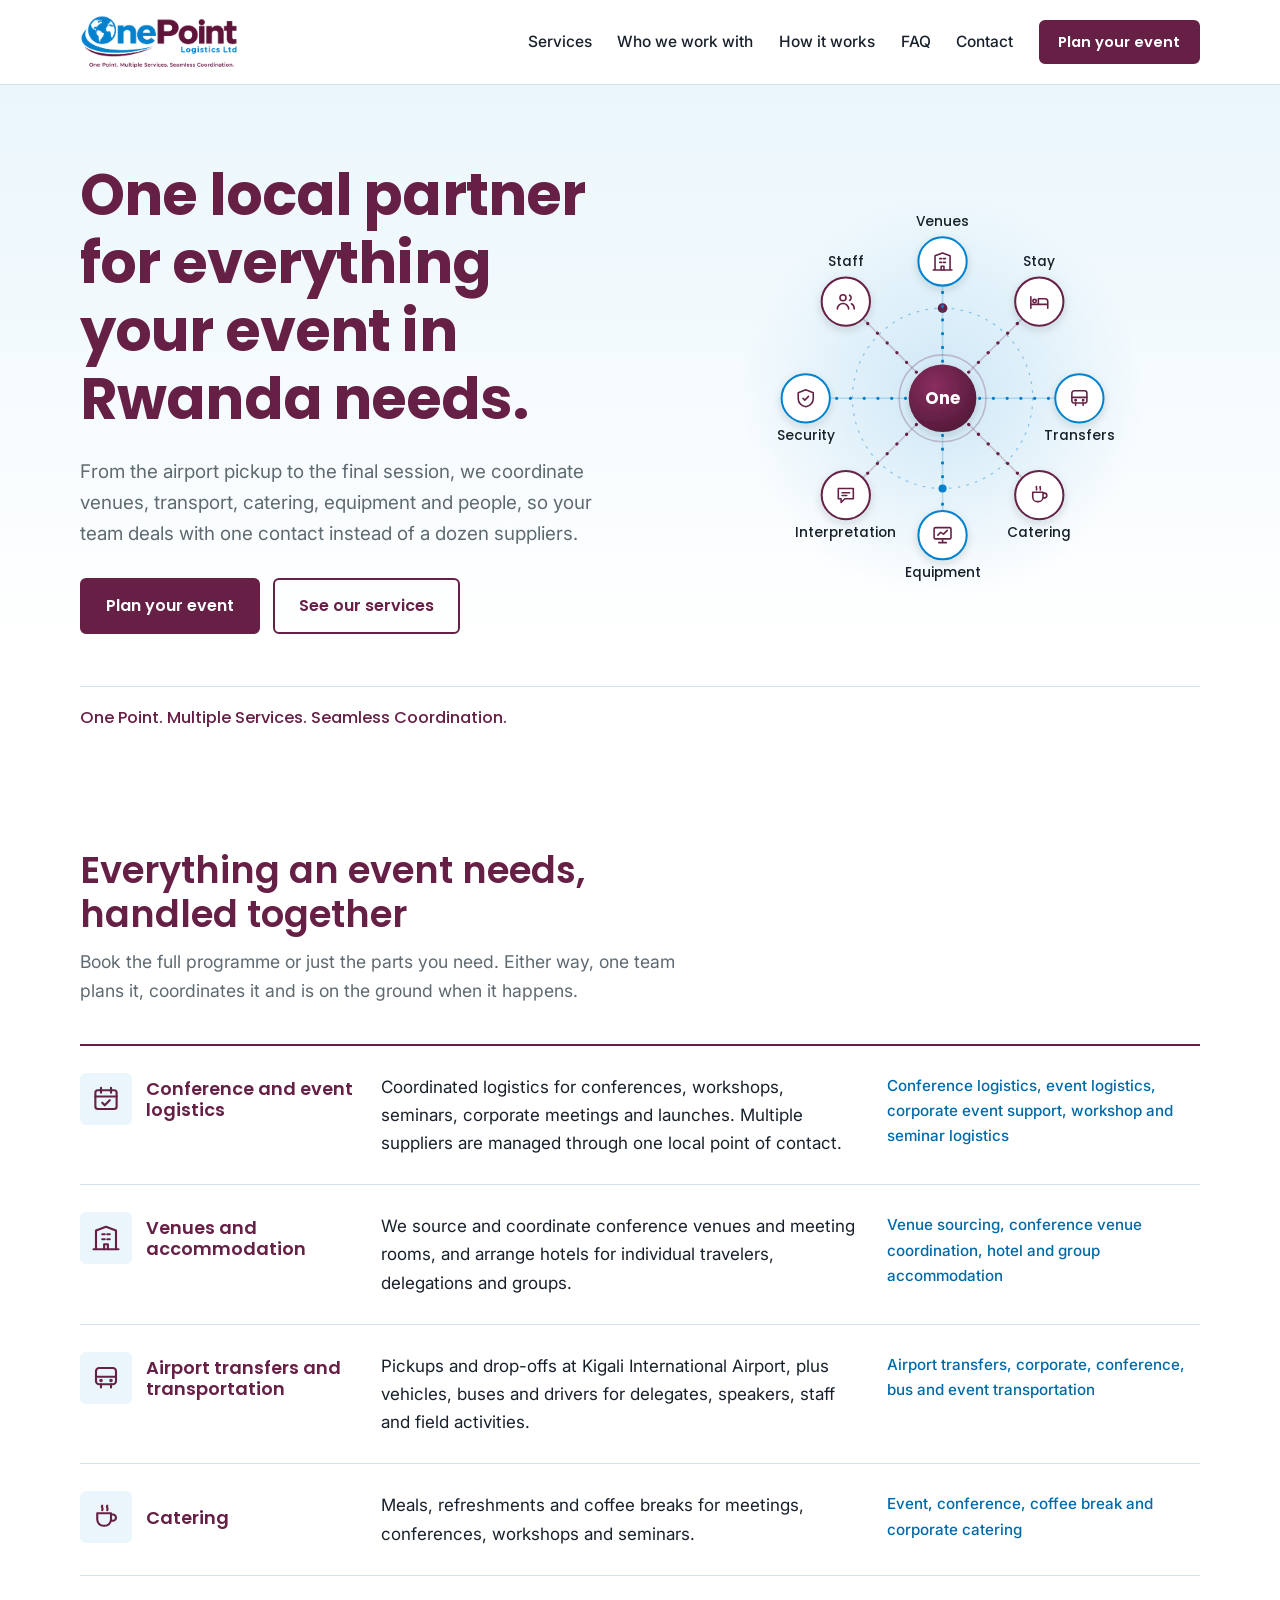
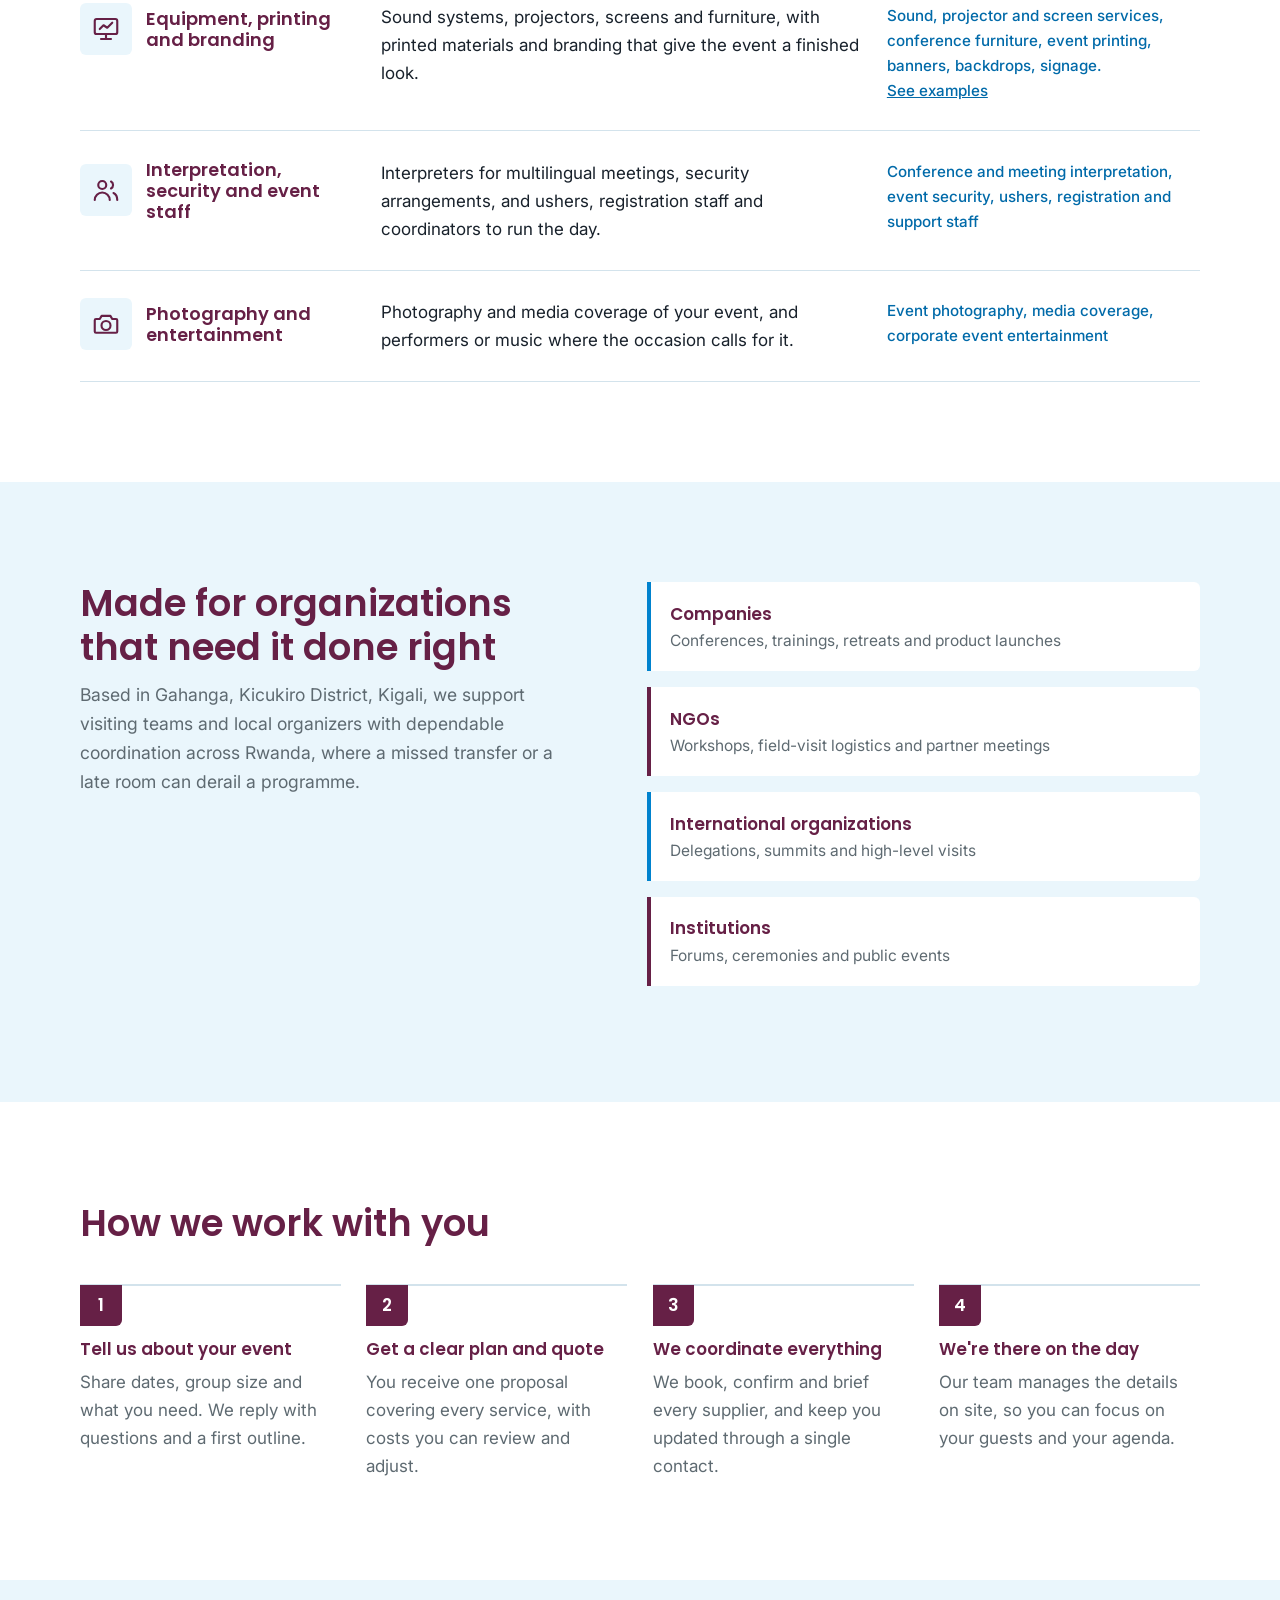
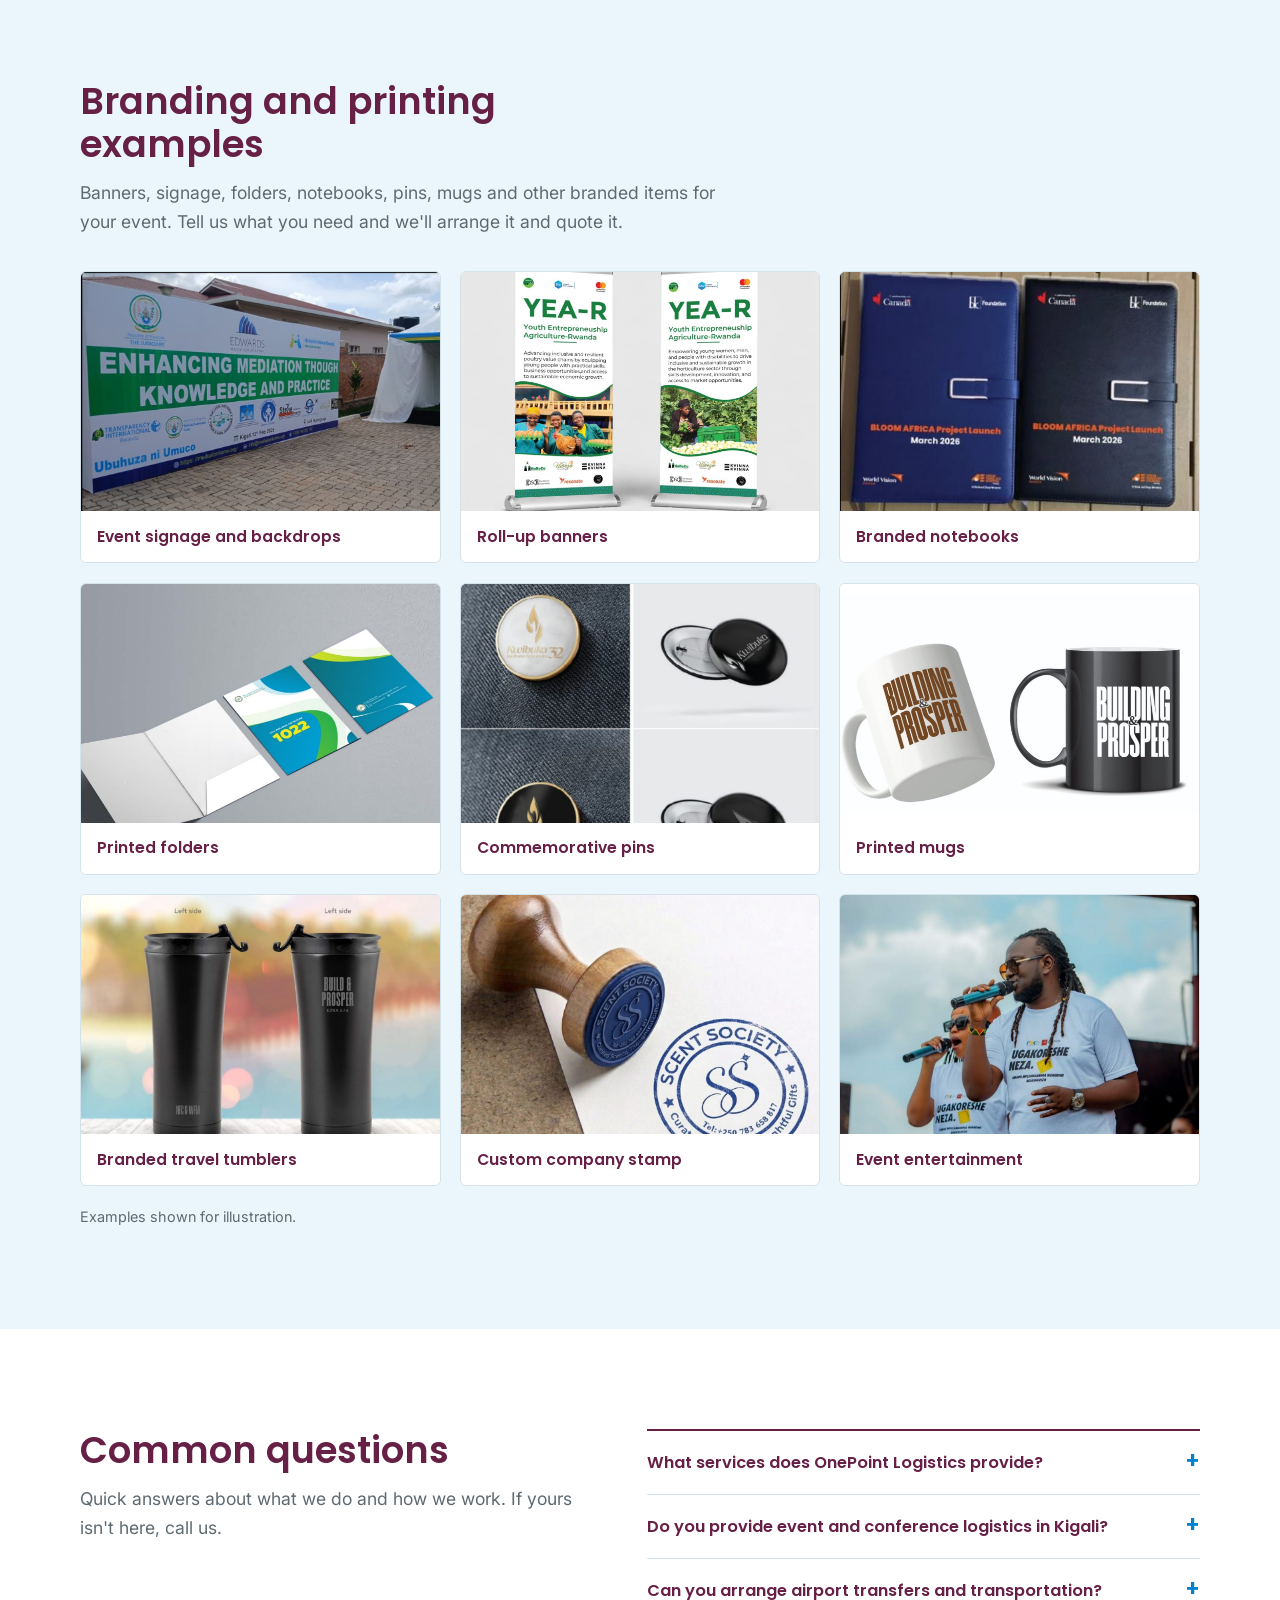
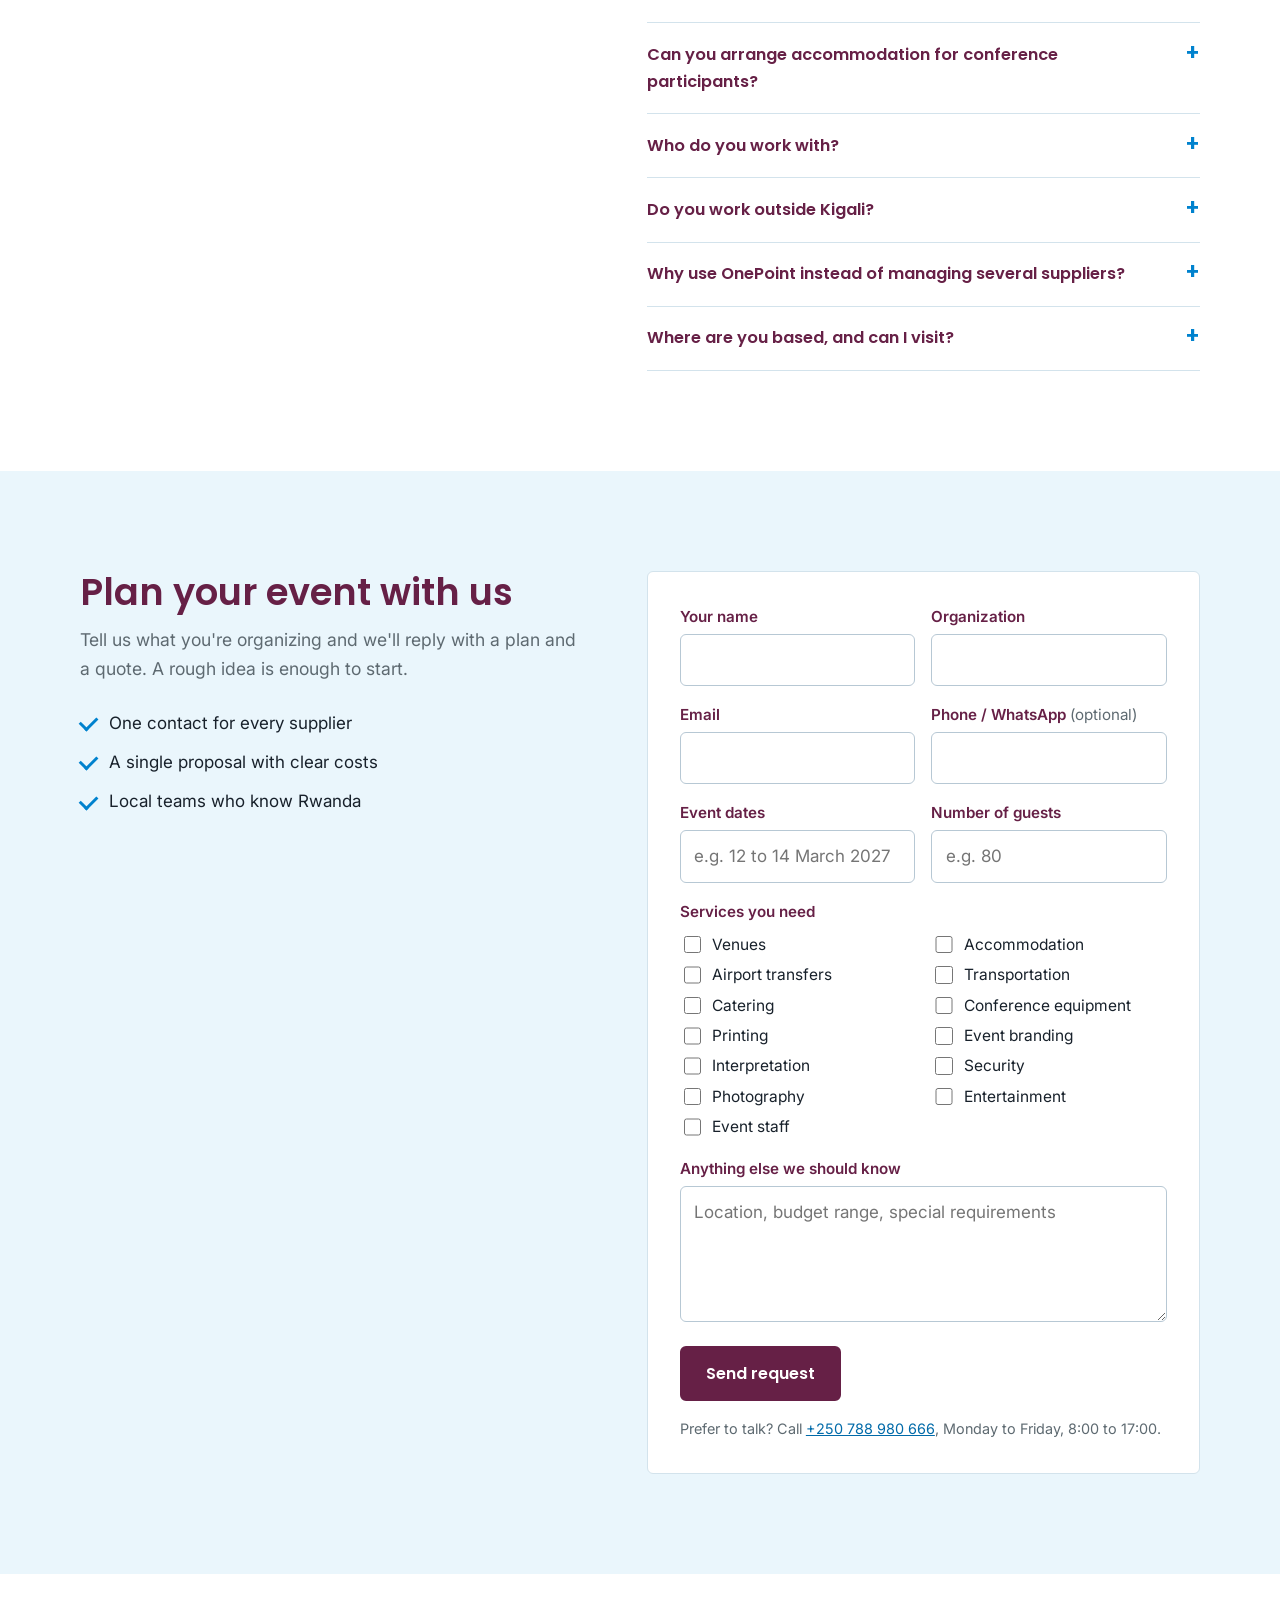
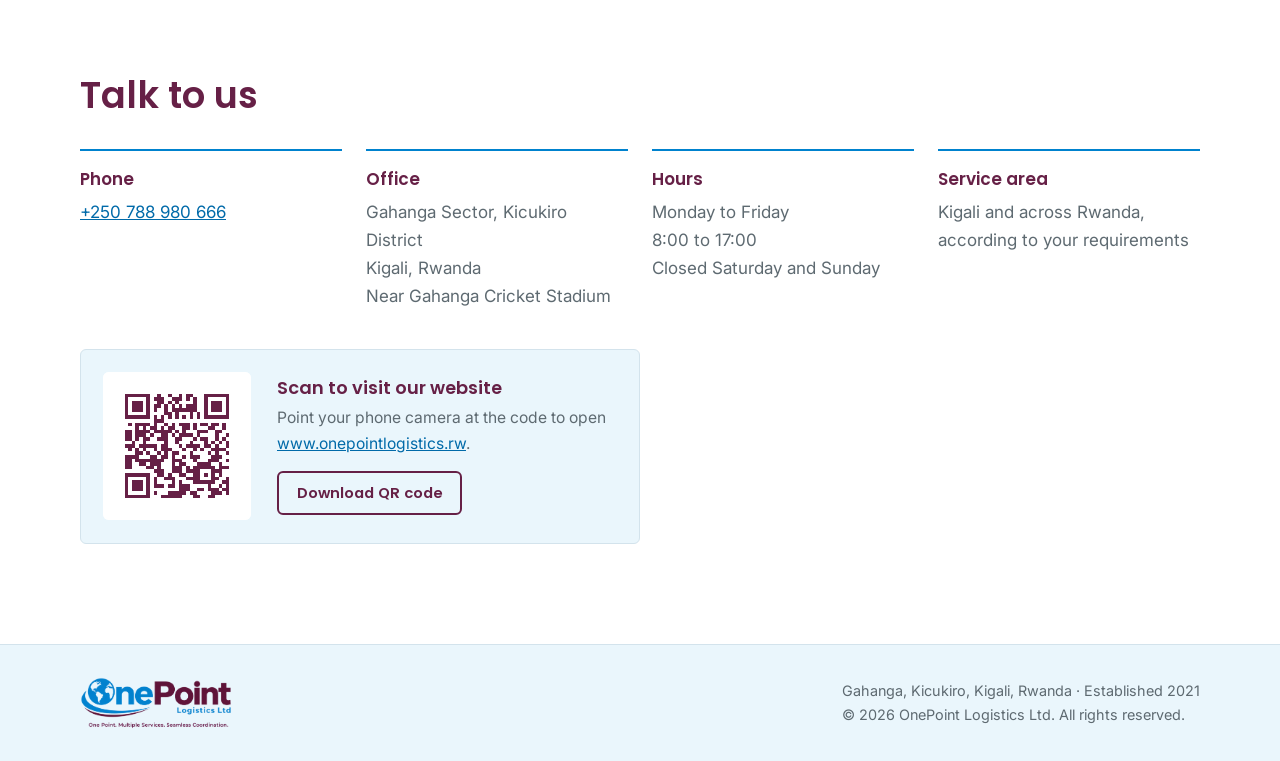
==== commit a38368c9: "added section animations" ====
--- a/index.html
+++ b/index.html
@@ -10,6 +10,7 @@
   "@context": "https://schema.org",
   "@type": "LocalBusiness",
   "name": "OnePoint Logistics Ltd",
+  "url": "https://www.onepointlogistics.rw",
   "description": "Rwanda-based logistics and event support company coordinating venues, accommodation, airport transfers, transportation, catering, conference equipment, printing, event branding, interpretation, security, photography, entertainment and event staff for companies, NGOs, international organizations and institutions.",
   "telephone": "+250788980666",
   "foundingDate": "2021-09-27",
@@ -31,7 +32,7 @@
 <link rel="preconnect" href="https://fonts.googleapis.com">
 <link rel="preconnect" href="https://fonts.gstatic.com" crossorigin>
 <link href="https://fonts.googleapis.com/css2?family=Inter:wght@400;500;600&family=Poppins:wght@500;600;700&display=swap" rel="stylesheet">
-<link rel="stylesheet" href="styles.css?v=8">
+<link rel="stylesheet" href="styles.css?v=9">
 </head>
 <body>
 
@@ -370,6 +371,14 @@
       <div><dt>Hours</dt><dd>Monday to Friday<br>8:00 to 17:00<br>Closed Saturday and Sunday</dd></div>
       <div><dt>Service area</dt><dd>Kigali and across Rwanda, according to your requirements</dd></div>
     </dl>
+    <div class="qr-card">
+      <img src="assets/qr-onepointlogistics.svg" alt="QR code linking to www.onepointlogistics.rw" width="148" height="148">
+      <div>
+        <h3>Scan to visit our website</h3>
+        <p>Point your phone camera at the code to open <a href="https://www.onepointlogistics.rw">www.onepointlogistics.rw</a>.</p>
+        <a class="btn btn-ghost btn-small" href="assets/qr-onepointlogistics.png" download="onepoint-logistics-qr.png">Download QR code</a>
+      </div>
+    </div>
   </div>
 </section>
 
@@ -384,6 +393,6 @@
   </div>
 </footer>
 
-<script src="script.js?v=8"></script>
+<script src="script.js?v=9"></script>
 </body>
 </html>
--- a/styles.css
+++ b/styles.css
@@ -262,3 +262,13 @@
 .reveal{opacity:0;transform:translateY(64px);transition:opacity 1.1s ease,transform 1.2s cubic-bezier(.2,.7,.2,1);transition-delay:var(--rd,0s)}
 .reveal.in{opacity:1;transform:none}
 @media (prefers-reduced-motion:reduce){.reveal{transition:opacity 1s ease;transform:none}}
+
+/* QR card */
+.qr-card{margin-top:2.4rem;display:flex;align-items:center;gap:1.6rem;padding:1.4rem;max-width:560px;background:var(--tint);border:1px solid var(--line);border-radius:var(--radius)}
+.qr-card img{flex:none;width:148px;height:148px;display:block;border-radius:6px;background:#fff;padding:0}
+.qr-card h3{margin-bottom:.4rem}
+.qr-card p{color:var(--grey);margin:0 0 .9rem;font-size:.98rem}
+@media (max-width:560px){
+  .qr-card{flex-direction:column;align-items:flex-start;padding:1.1rem}
+  .qr-card img{width:164px;height:164px}
+}
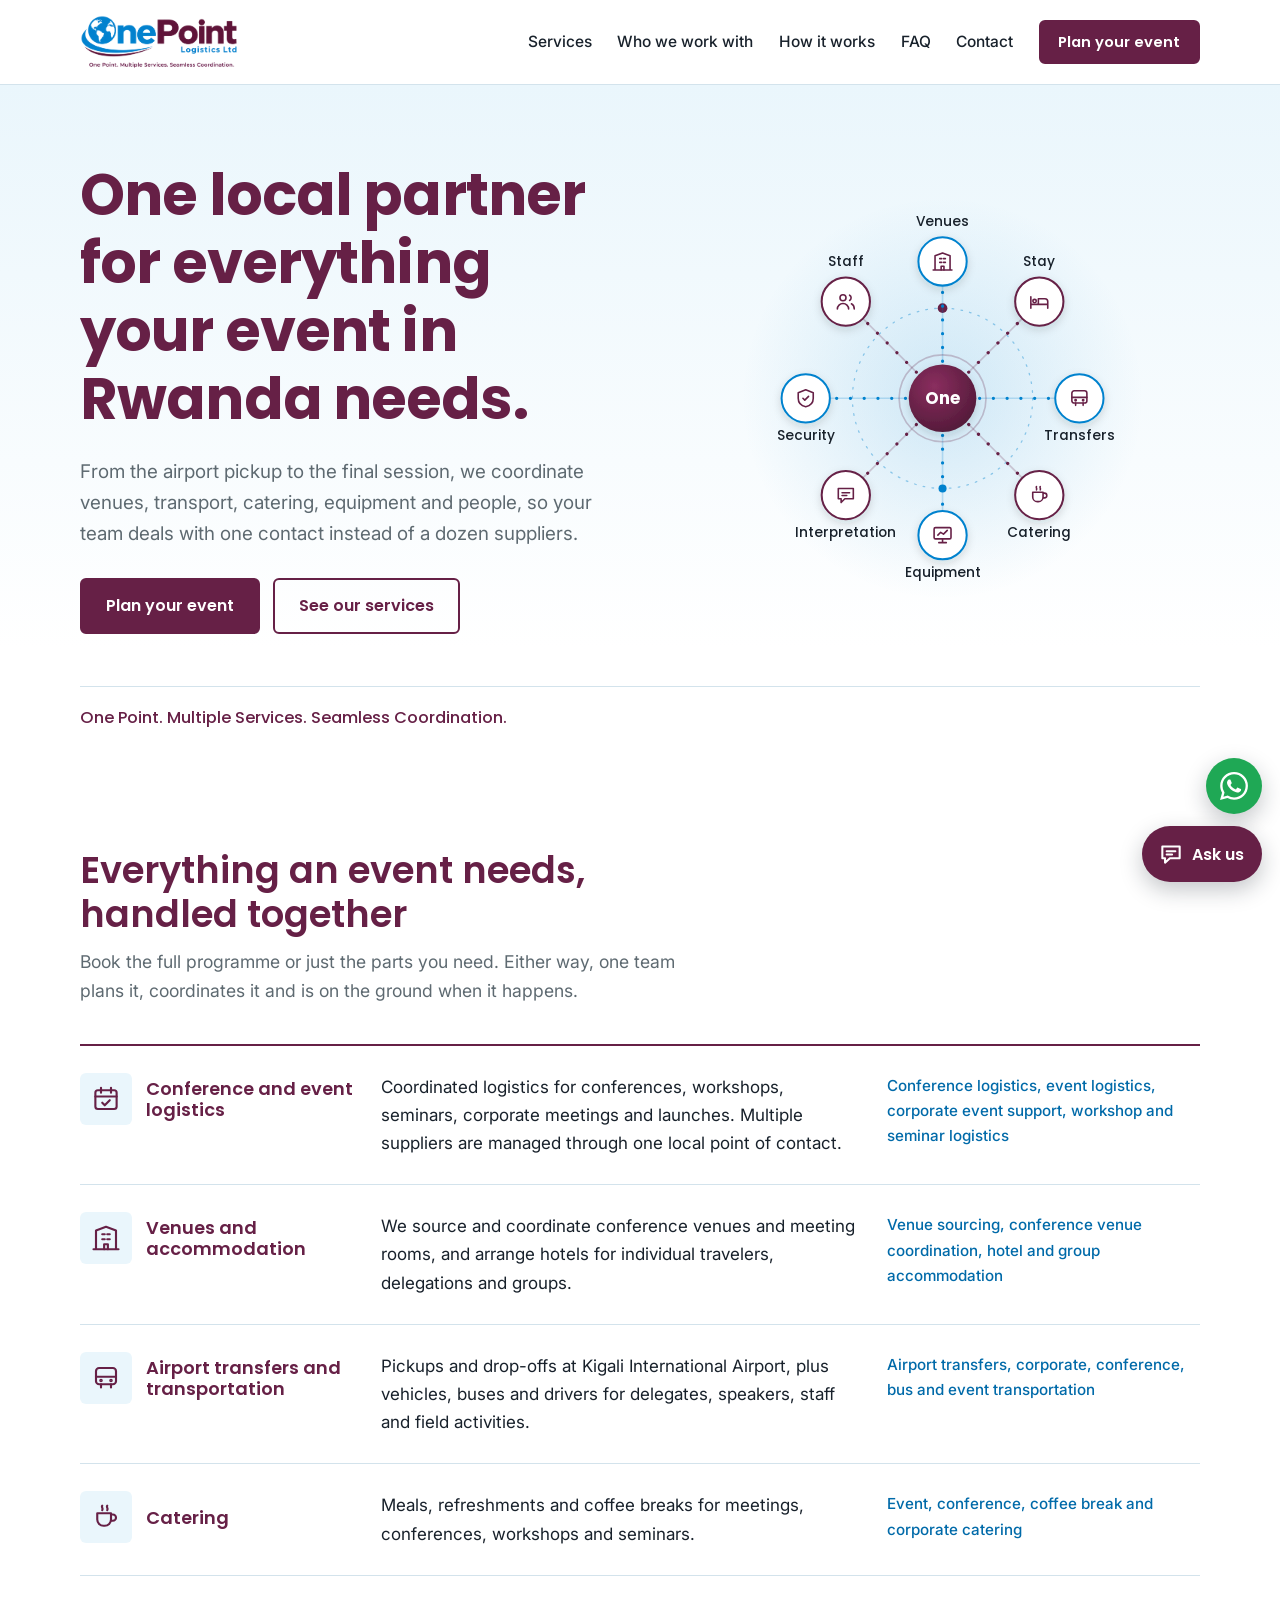
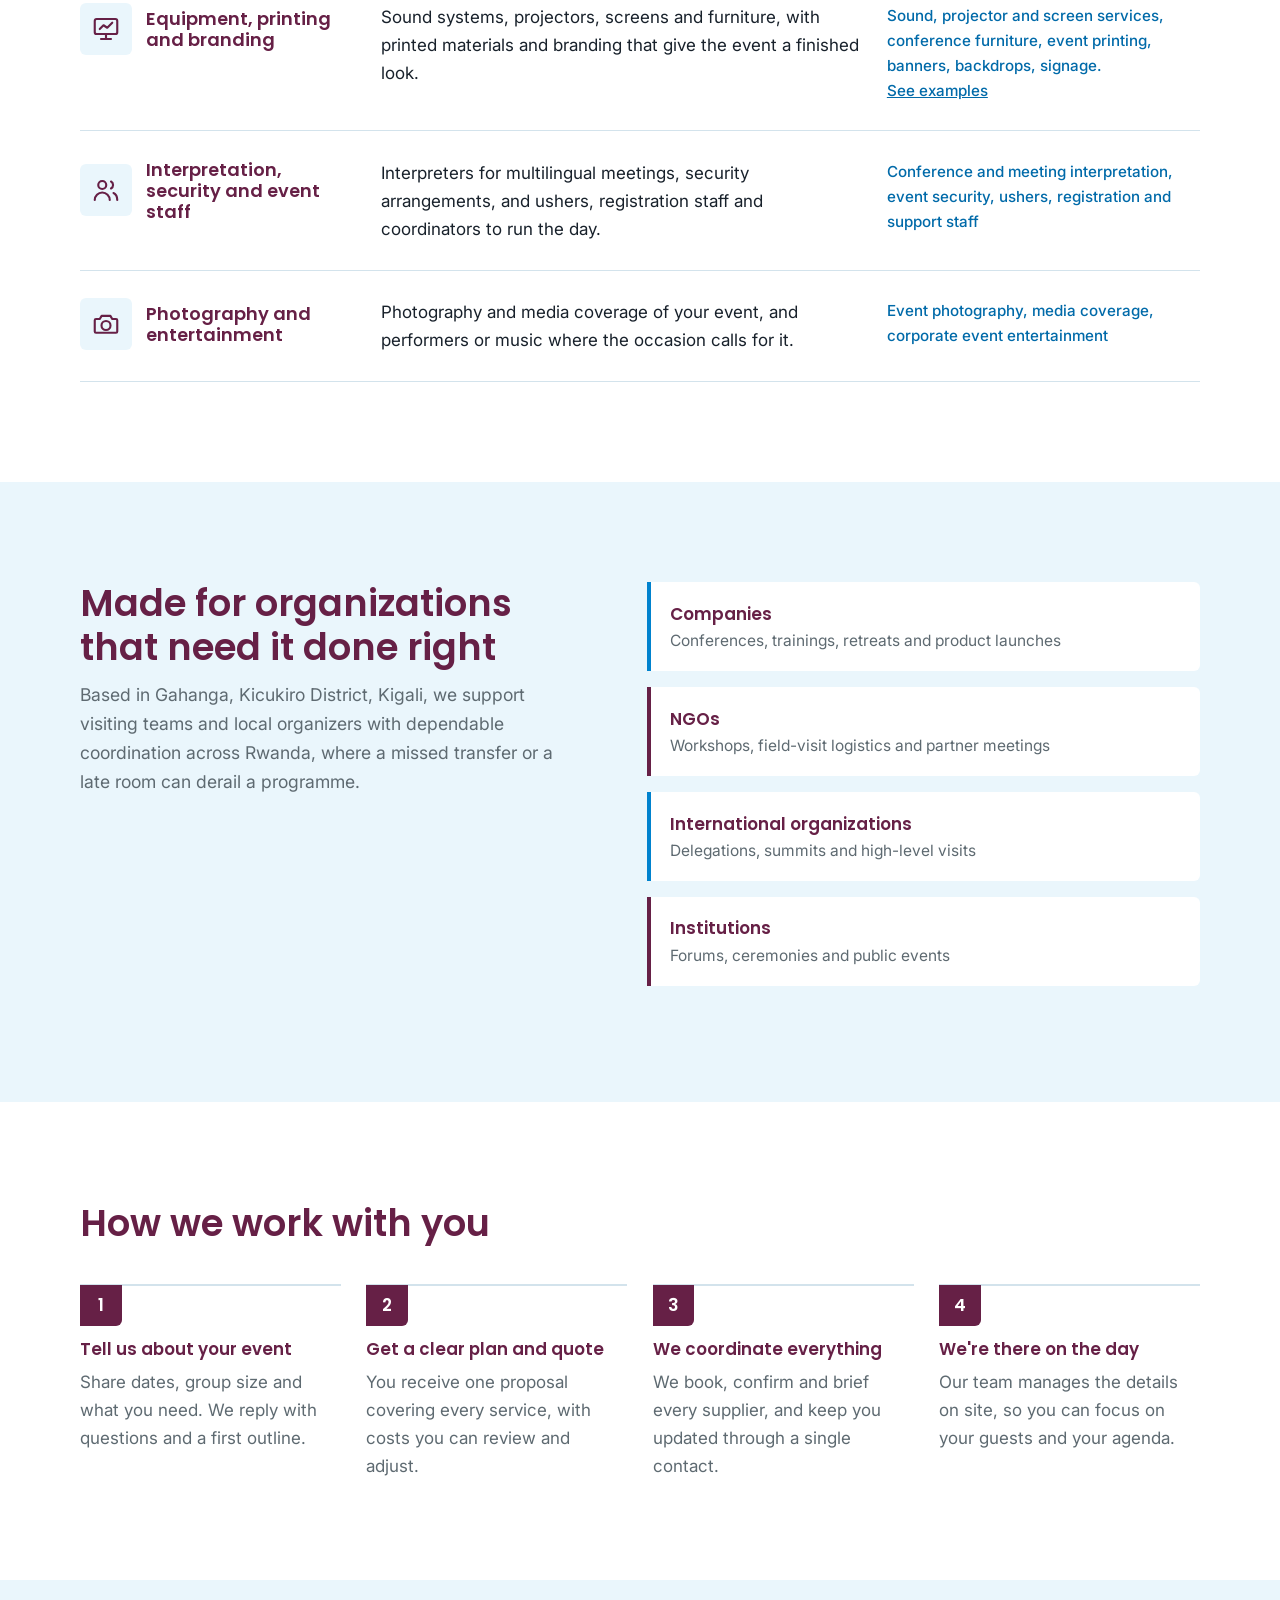
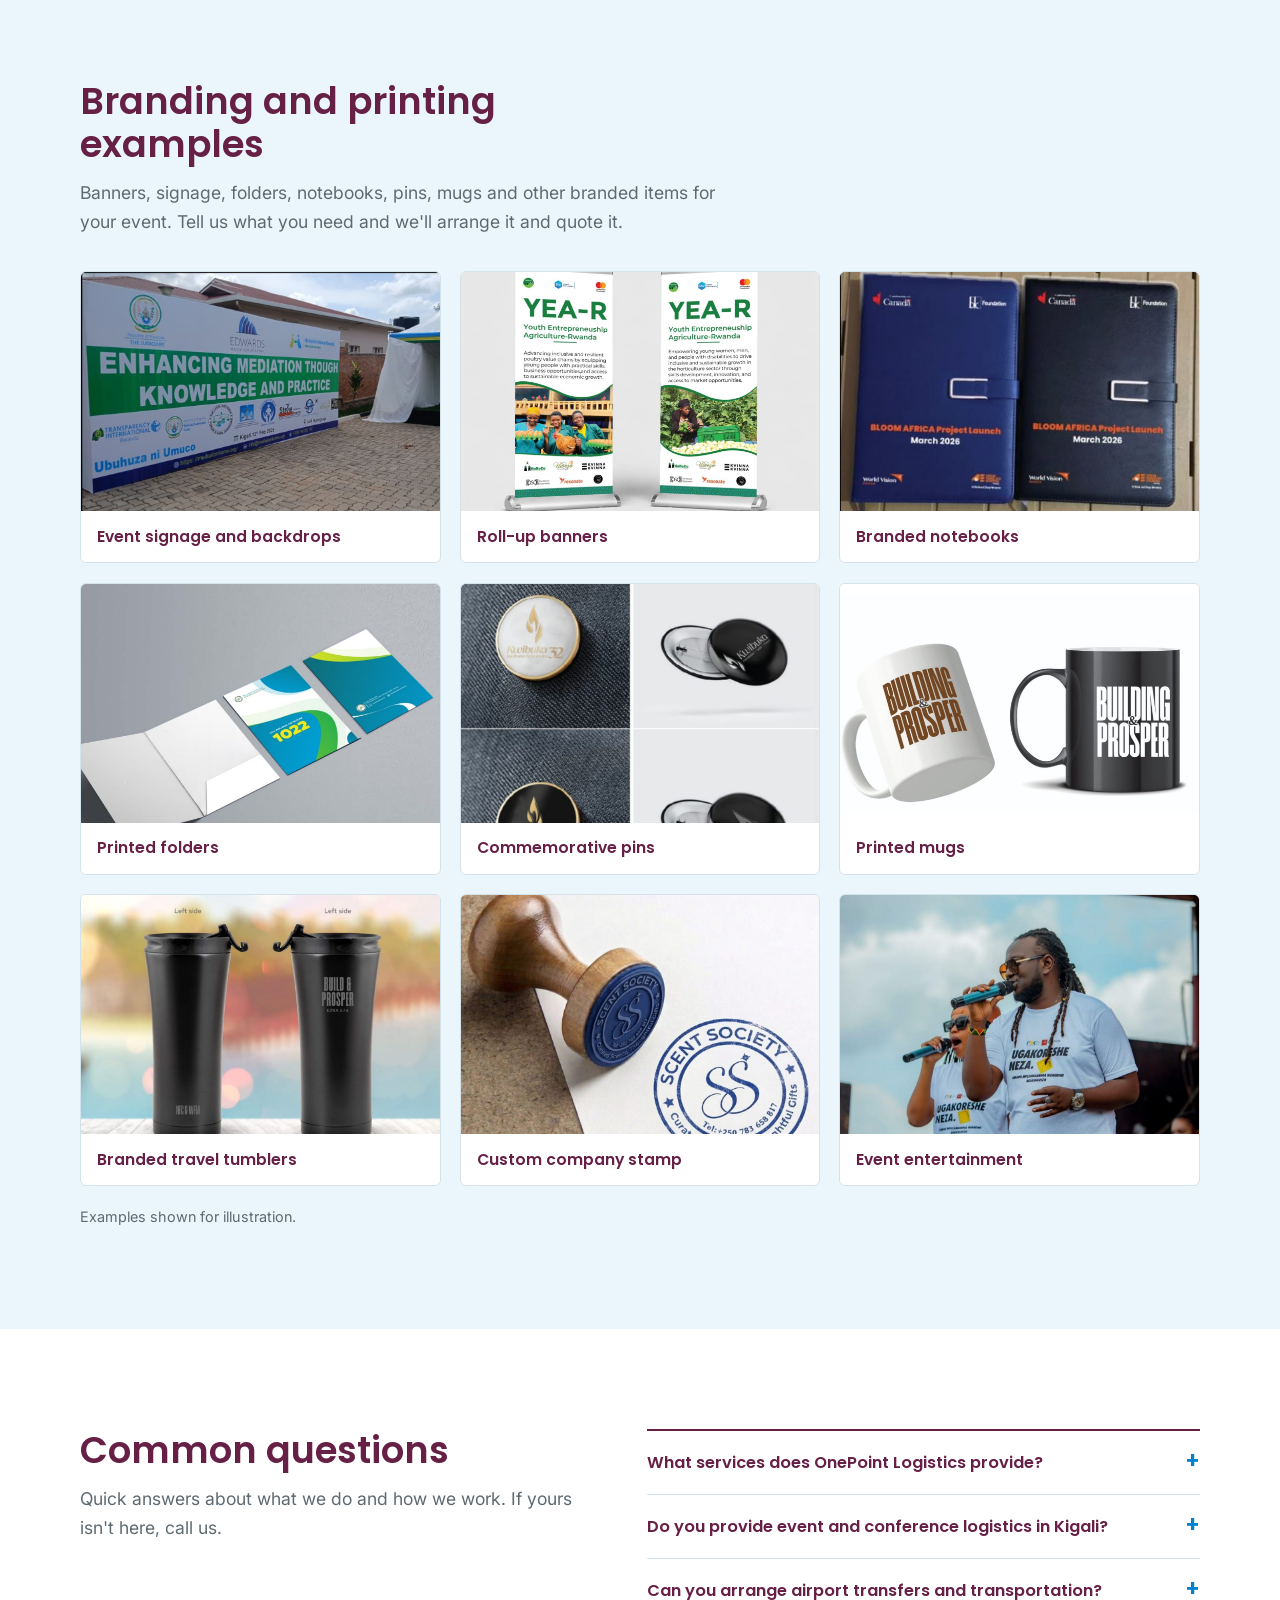
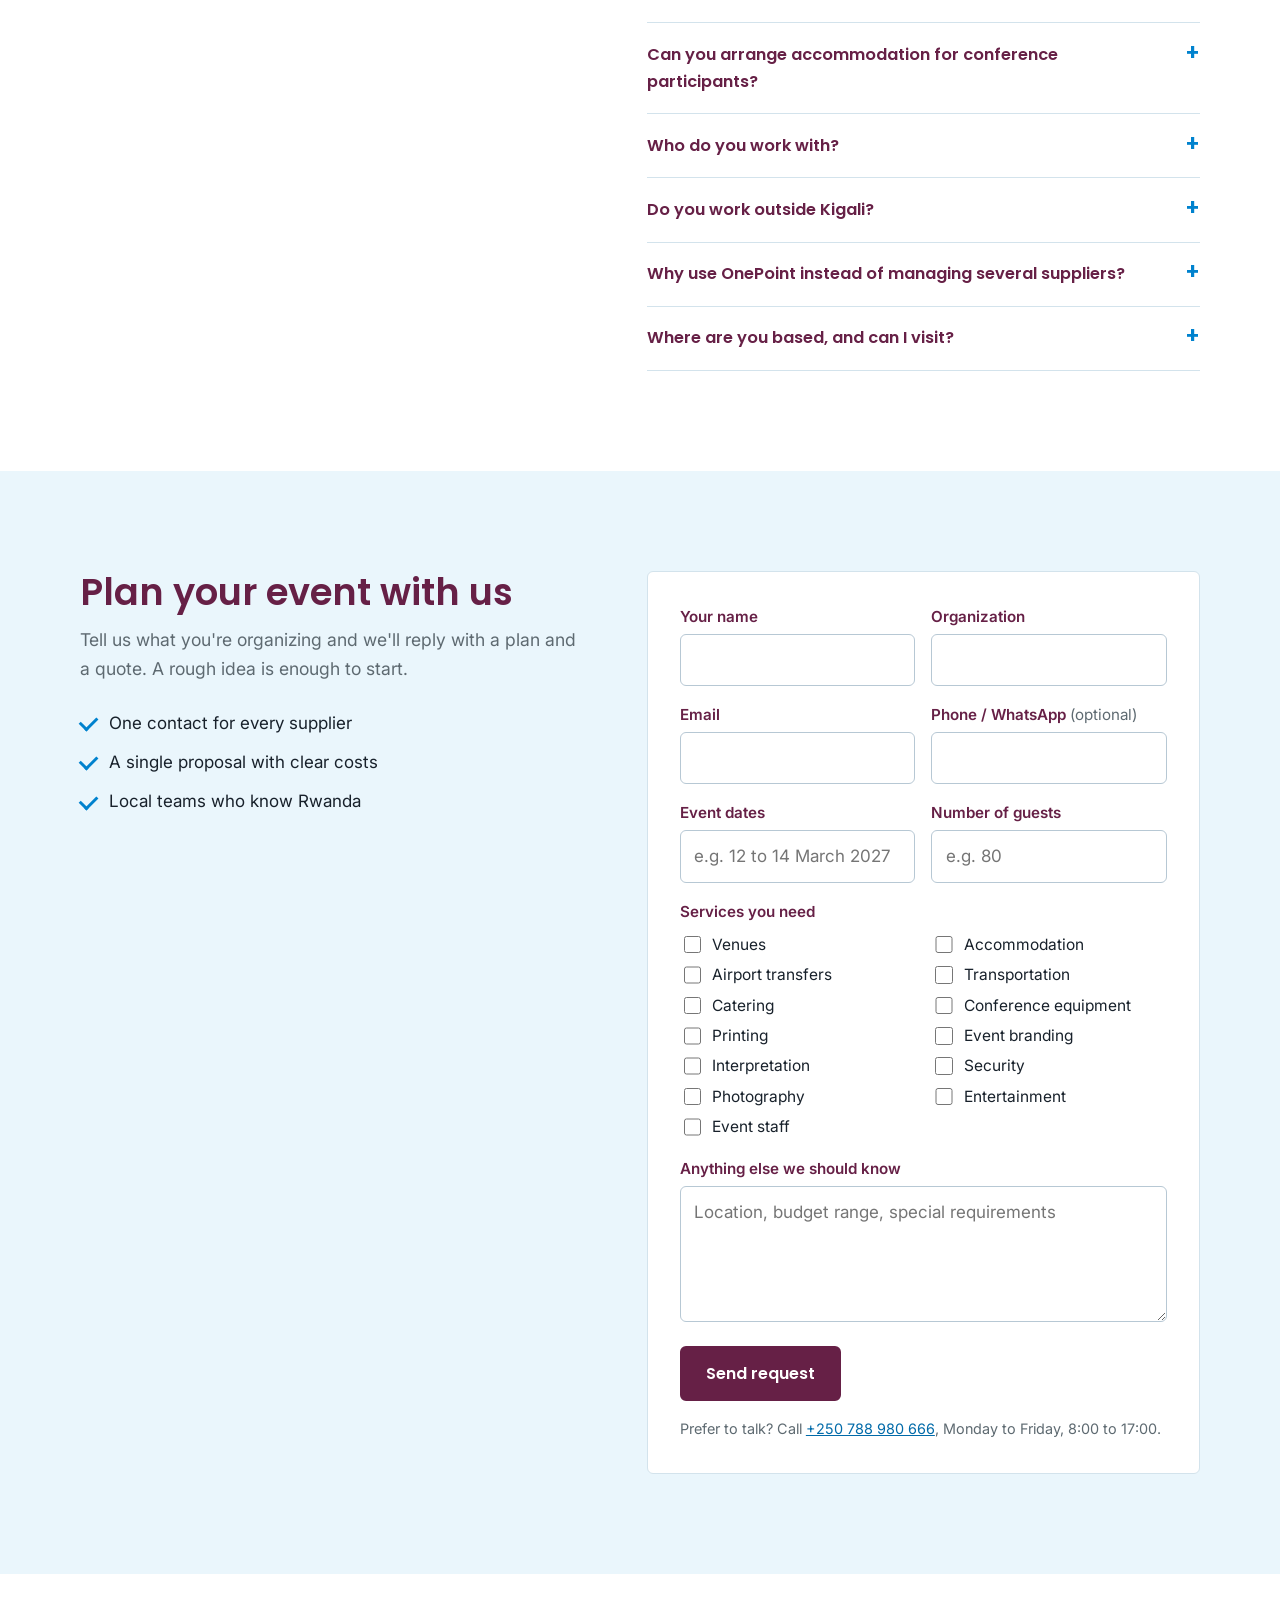
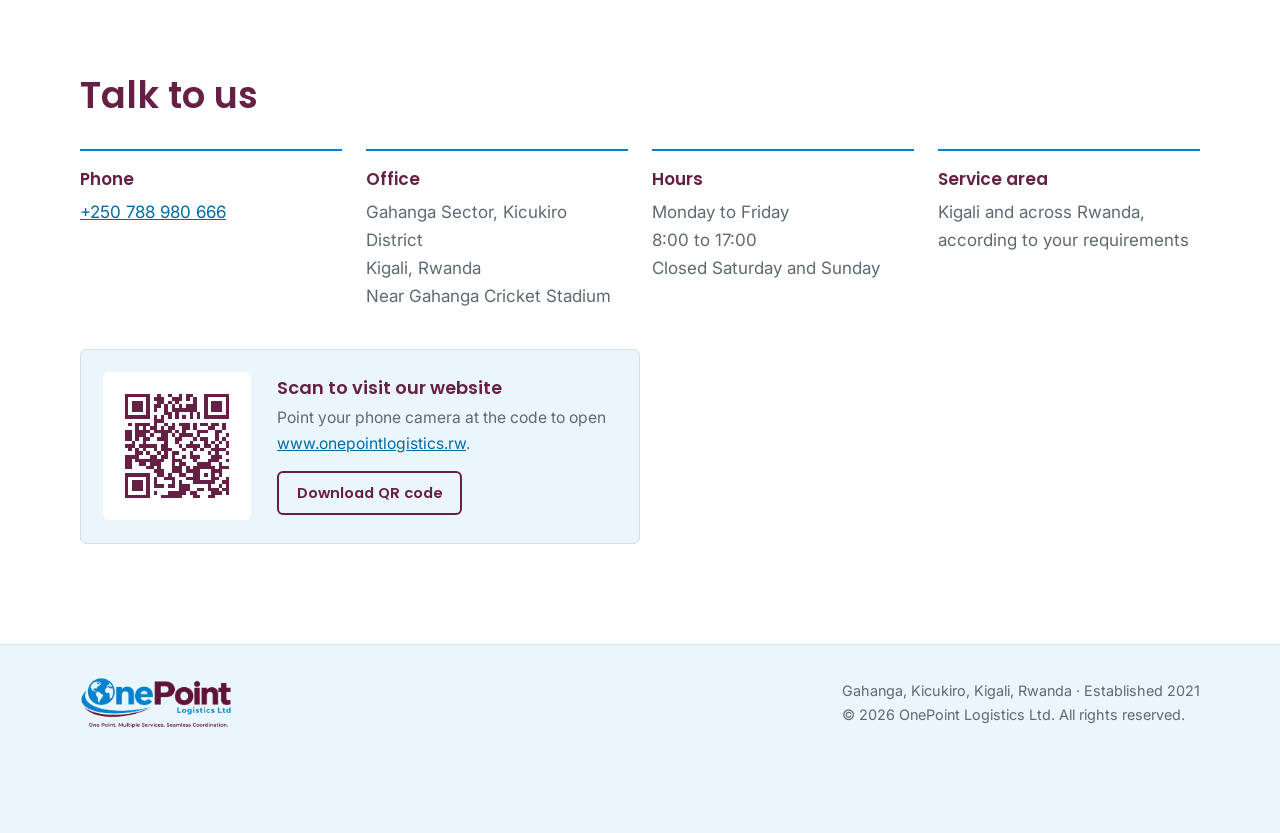
==== commit 7a5ab9de: "added whatsapp and chatbot" ====
--- a/index.html
+++ b/index.html
@@ -32,7 +32,7 @@
 <link rel="preconnect" href="https://fonts.googleapis.com">
 <link rel="preconnect" href="https://fonts.gstatic.com" crossorigin>
 <link href="https://fonts.googleapis.com/css2?family=Inter:wght@400;500;600&family=Poppins:wght@500;600;700&display=swap" rel="stylesheet">
-<link rel="stylesheet" href="styles.css?v=9">
+<link rel="stylesheet" href="styles.css?v=10">
 </head>
 <body>
 
@@ -393,6 +393,36 @@
   </div>
 </footer>
 
-<script src="script.js?v=9"></script>
+<!-- CHAT: floating buttons + assistant -->
+<div class="fab-group">
+  <a id="wa-fab" class="fab fab-wa" href="https://wa.me/250788980666?text=Hello%20OnePoint%20Logistics%2C%20I%20have%20a%20question." target="_blank" rel="noopener" aria-label="Chat with us on WhatsApp">
+    <svg viewBox="0 0 24 24" aria-hidden="true"><path fill="currentColor" d="M17.472 14.382c-.297-.149-1.758-.867-2.03-.967-.273-.099-.471-.148-.67.15-.197.297-.767.966-.94 1.164-.173.199-.347.223-.644.075-.297-.15-1.255-.463-2.39-1.475-.883-.788-1.48-1.761-1.653-2.059-.173-.297-.018-.458.13-.606.134-.133.298-.347.446-.52.149-.174.198-.298.298-.497.099-.198.05-.371-.025-.52-.075-.149-.669-1.612-.916-2.207-.242-.579-.487-.5-.669-.51-.173-.008-.371-.01-.57-.01-.198 0-.52.074-.792.372-.272.297-1.04 1.016-1.04 2.479 0 1.462 1.065 2.875 1.213 3.074.149.198 2.096 3.2 5.077 4.487.709.306 1.262.489 1.694.625.712.227 1.36.195 1.871.118.571-.085 1.758-.719 2.006-1.413.248-.694.248-1.289.173-1.413-.074-.124-.272-.198-.57-.347m-5.421 7.403h-.004a9.87 9.87 0 01-5.031-1.378l-.361-.214-3.741.982.998-3.648-.235-.374a9.86 9.86 0 01-1.51-5.26c.001-5.45 4.436-9.884 9.888-9.884 2.64 0 5.122 1.03 6.988 2.898a9.825 9.825 0 012.893 6.994c-.003 5.45-4.437 9.884-9.885 9.884m8.413-18.297A11.815 11.815 0 0012.05 0C5.495 0 .16 5.335.157 11.892c0 2.096.547 4.142 1.588 5.945L.057 24l6.305-1.654a11.882 11.882 0 005.683 1.448h.005c6.554 0 11.89-5.335 11.893-11.893a11.821 11.821 0 00-3.48-8.413Z"/></svg>
+  </a>
+  <button id="assistant-toggle" class="fab fab-chat" type="button" aria-expanded="false" aria-controls="assistant">
+    <svg viewBox="0 0 24 24" aria-hidden="true"><path d="M4 5h16v11H11l-4.5 4v-4H4z" fill="none" stroke="currentColor" stroke-width="1.9" stroke-linejoin="round" stroke-linecap="round"/><path d="M8 9.5h8M8 12.5h5" fill="none" stroke="currentColor" stroke-width="1.9" stroke-linecap="round"/></svg>
+    <span class="fab-label">Ask us</span>
+  </button>
+</div>
+
+<section id="assistant" class="assistant" role="dialog" aria-label="OnePoint assistant" tabindex="-1" hidden>
+  <div class="as-head">
+    <span class="as-avatar" aria-hidden="true">One</span>
+    <div>
+      <div class="as-title">OnePoint assistant</div>
+      <div class="as-status" id="as-status">Quick answers</div>
+    </div>
+    <button type="button" class="as-close" aria-label="Close assistant">&times;</button>
+  </div>
+  <div class="chat-log" id="chat-log" role="log" aria-live="polite" aria-label="Conversation"></div>
+  <div class="chips" id="chat-chips" aria-label="Suggested questions"></div>
+  <form class="chat-form" id="chat-form" autocomplete="off">
+    <label class="sr" for="chat-in">Type your question</label>
+    <input id="chat-in" type="text" maxlength="200" placeholder="Type a question">
+    <button type="submit" aria-label="Send question"><svg viewBox="0 0 24 24" aria-hidden="true"><path d="M4 12h15M13 6l6 6-6 6" fill="none" stroke="currentColor" stroke-width="2.2" stroke-linecap="round" stroke-linejoin="round"/></svg></button>
+  </form>
+  <p class="chat-foot">Automated answers. For anything else, message the team on WhatsApp.</p>
+</section>
+
+<script src="script.js?v=10"></script>
 </body>
 </html>
--- a/styles.css
+++ b/styles.css
@@ -272,3 +272,56 @@
   .qr-card{flex-direction:column;align-items:flex-start;padding:1.1rem}
   .qr-card img{width:164px;height:164px}
 }
+
+/* floating buttons + assistant */
+.fab-group{position:fixed;right:18px;bottom:18px;z-index:70;display:flex;flex-direction:column;align-items:flex-end;gap:12px}
+.fab{height:56px;min-width:56px;border-radius:28px;border:0;display:flex;align-items:center;justify-content:center;gap:.5rem;color:#fff;cursor:pointer;text-decoration:none;box-shadow:0 8px 22px rgba(24,33,43,.25);transition:transform .2s ease,box-shadow .2s ease}
+.fab:hover{transform:translateY(-2px);box-shadow:0 12px 26px rgba(24,33,43,.3)}
+.fab svg{width:28px;height:28px;flex:none}
+.fab-wa{background:#1FA855}
+.fab-chat{background:var(--burgundy);padding:0 1.15rem 0 1rem;font-family:Poppins,sans-serif;font-weight:600;font-size:1rem}
+.fab-chat svg{width:26px;height:26px}
+.assistant{position:fixed;right:18px;bottom:158px;width:min(380px,calc(100vw - 36px));height:min(540px,calc(100vh - 190px));height:min(540px,calc(100dvh - 190px));display:flex;flex-direction:column;background:#fff;border:1px solid var(--line);border-radius:16px;box-shadow:0 24px 60px rgba(24,33,43,.3);z-index:80;overflow:hidden;opacity:0;transform:translateY(14px) scale(.98);transform-origin:bottom right;transition:opacity .22s ease,transform .22s ease}
+.assistant[hidden]{display:none}
+.assistant.show{opacity:1;transform:none}
+.as-head{display:flex;align-items:center;gap:.75rem;padding:.9rem 1rem;background:var(--burgundy);color:#fff}
+.as-avatar{flex:none;width:40px;height:40px;border-radius:50%;background:#fff;color:var(--burgundy);font-family:Poppins,sans-serif;font-weight:700;font-size:.85rem;display:grid;place-items:center}
+.as-title{font-family:Poppins,sans-serif;font-weight:600;line-height:1.2}
+.as-status{font-size:.82rem;opacity:.92;display:flex;align-items:center;gap:.4rem}
+.as-status::before{content:"";width:8px;height:8px;border-radius:50%;background:#9fb0bd}
+.as-status.on::before{background:#3ddc84}
+.as-close{margin-left:auto;width:38px;height:38px;border-radius:50%;border:0;background:rgba(255,255,255,.16);color:#fff;font-size:1.5rem;line-height:1;cursor:pointer}
+.as-close:hover{background:rgba(255,255,255,.28)}
+.chat-log{flex:1;overflow-y:auto;padding:1rem;display:flex;flex-direction:column;gap:.7rem;background:#F6FAFD}
+.msg{max-width:90%;padding:.65rem .85rem;border-radius:14px;font-size:.96rem;line-height:1.5}
+.msg p{margin:0}
+.msg.bot{align-self:flex-start;background:#fff;border:1px solid var(--line);border-bottom-left-radius:4px}
+.msg.user{align-self:flex-end;background:var(--burgundy);color:#fff;border-bottom-right-radius:4px}
+.msg-actions{display:flex;flex-wrap:wrap;gap:.45rem;margin-top:.65rem}
+.msg-btn{font-family:Poppins,sans-serif;font-weight:600;font-size:.86rem;text-decoration:none;color:var(--burgundy);border:1.5px solid var(--burgundy);border-radius:999px;padding:.35rem .8rem}
+.msg-btn:hover{background:var(--burgundy);color:#fff}
+.typing{display:flex;gap:5px;align-items:center;padding:.8rem .9rem}
+.typing i{width:7px;height:7px;border-radius:50%;background:var(--grey);opacity:.5;animation:blink 1s infinite}
+.typing i:nth-child(2){animation-delay:.15s}.typing i:nth-child(3){animation-delay:.3s}
+@keyframes blink{50%{opacity:1;transform:translateY(-2px)}}
+.chips{display:flex;flex-wrap:wrap;gap:.45rem;padding:.75rem 1rem 0;background:#fff}
+.chip{font:inherit;font-size:.88rem;border:1.5px solid var(--line);background:var(--tint);color:var(--ink);border-radius:999px;padding:.4rem .8rem;cursor:pointer}
+.chip:hover{border-color:var(--blue)}
+.chat-form{display:flex;gap:.5rem;padding:.75rem 1rem;background:#fff}
+.chat-form input{flex:1;min-width:0;font-size:1rem;padding:.65rem .85rem}
+.chat-form button{flex:none;width:46px;height:46px;border-radius:50%;border:0;background:var(--burgundy);color:#fff;display:grid;place-items:center;cursor:pointer}
+.chat-form button:hover{background:var(--burgundy-deep)}
+.chat-form svg{width:22px;height:22px}
+.chat-foot{margin:0;padding:0 1rem .8rem;font-size:.78rem;color:var(--grey);background:#fff}
+.site-footer{padding-bottom:6.5rem}
+@media (max-width:560px){
+  .fab-label{display:none}
+  .fab-chat{padding:0;width:56px}
+  .assistant{right:0;left:0;bottom:0;width:auto;height:min(80vh,620px);height:min(80dvh,620px);border-radius:16px 16px 0 0;transform:translateY(40px)}
+  body.assistant-open .fab-group{display:none}
+}
+@media (prefers-reduced-motion:reduce){
+  .assistant{transition:none;transform:none}
+  .fab,.typing i{transition:none;animation:none}
+}
+@media print{.fab-group,.assistant{display:none!important}}
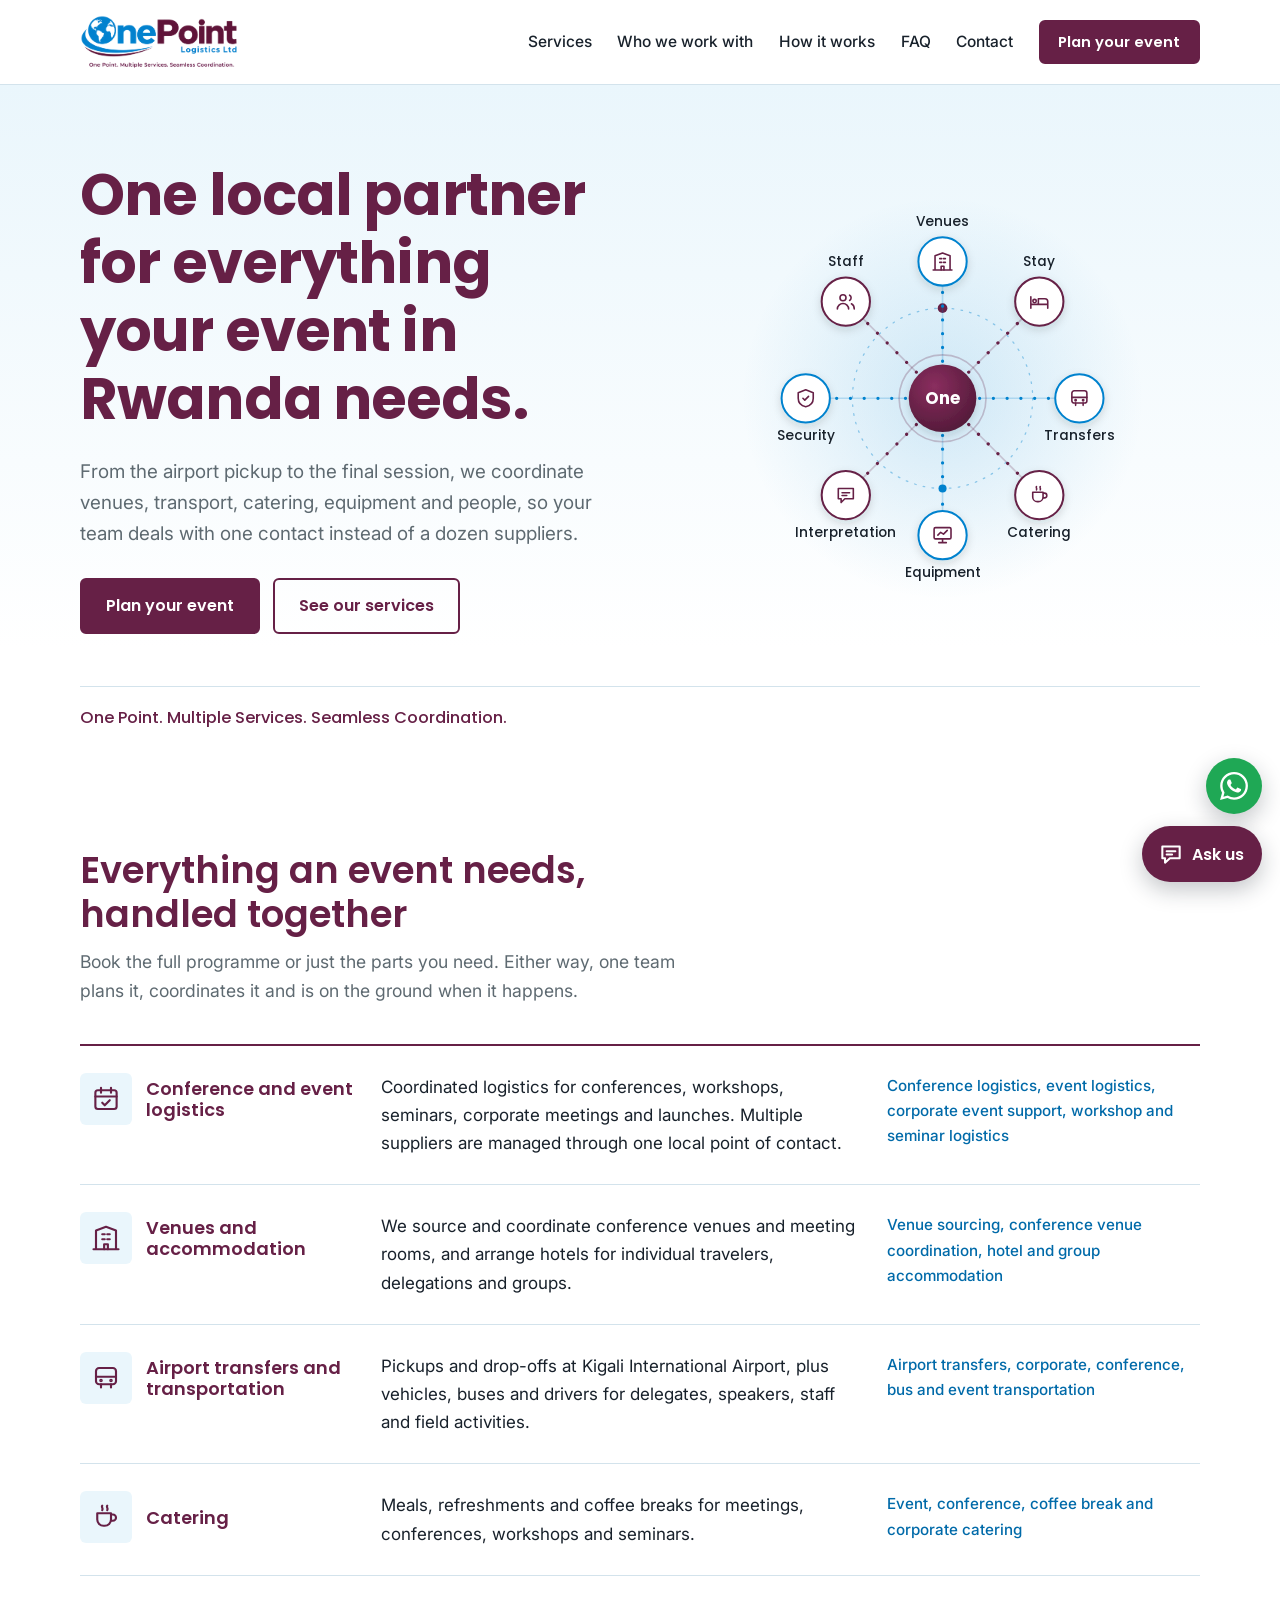
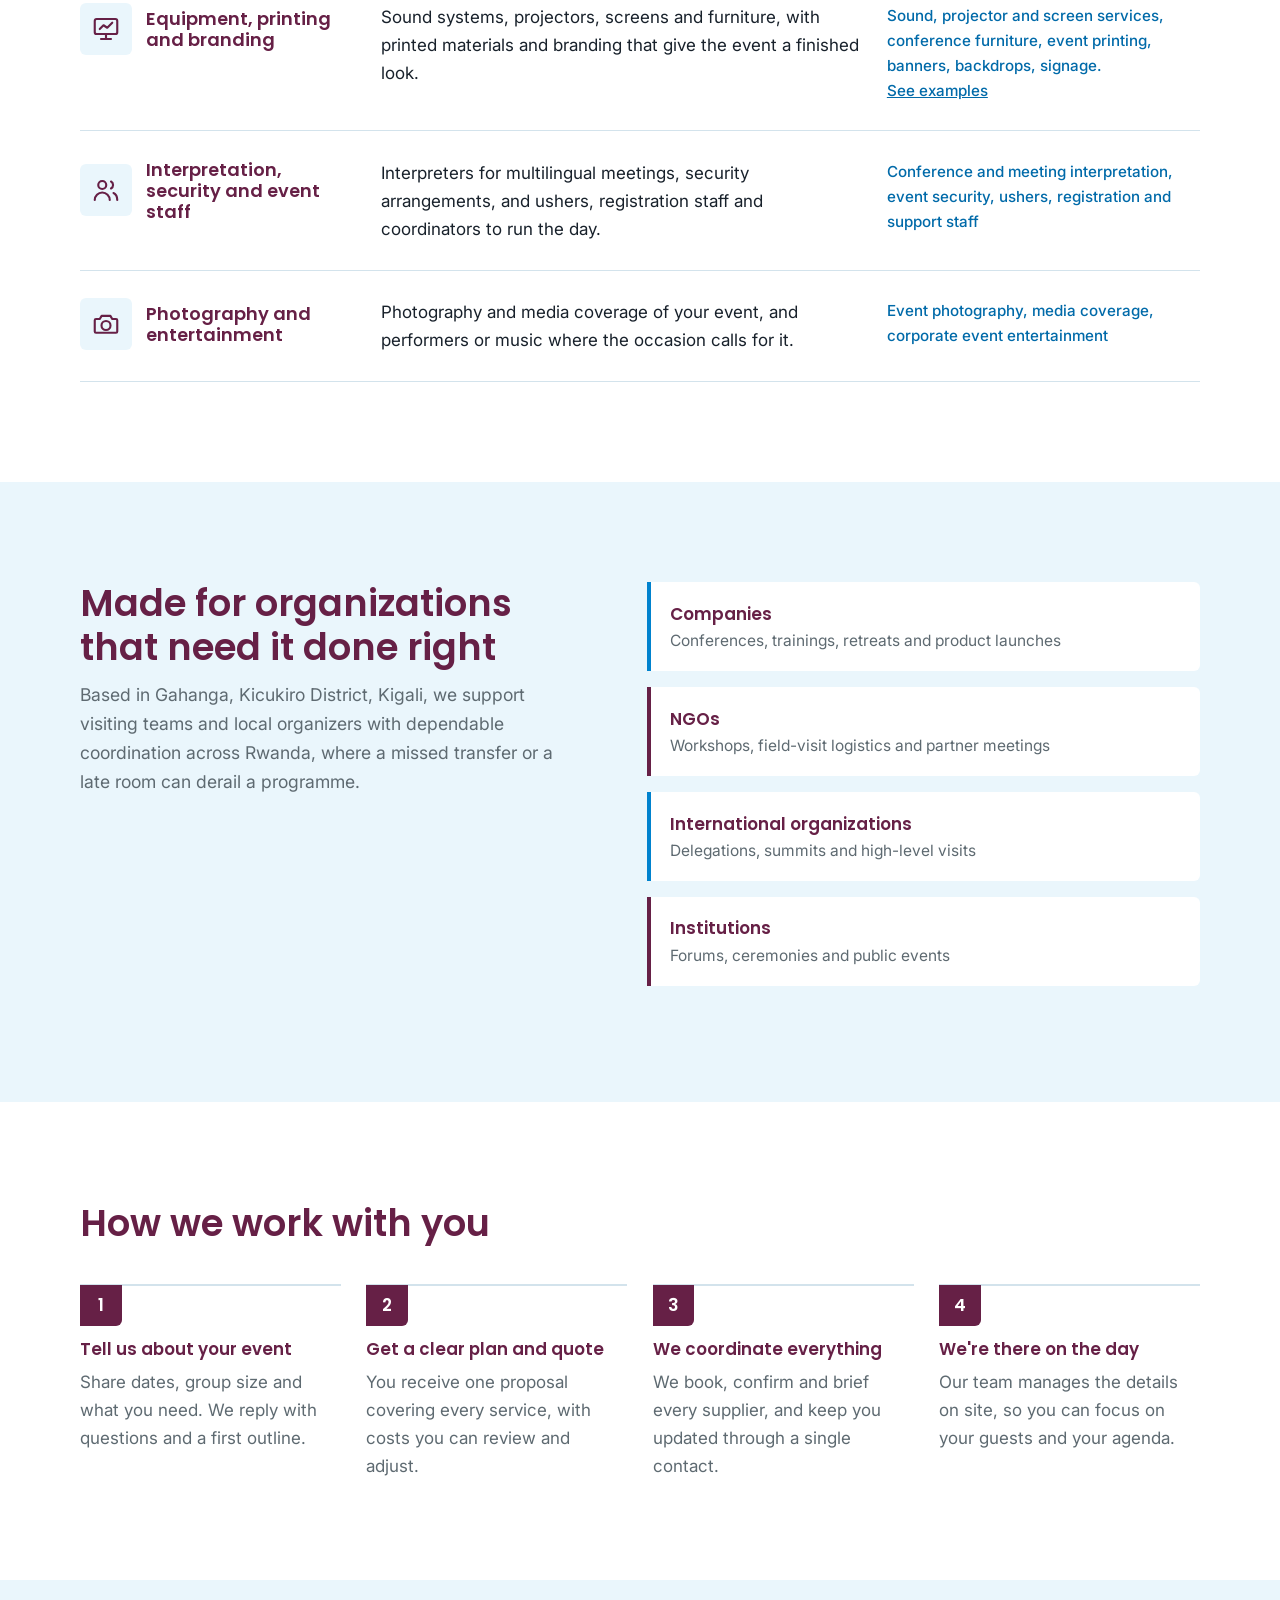
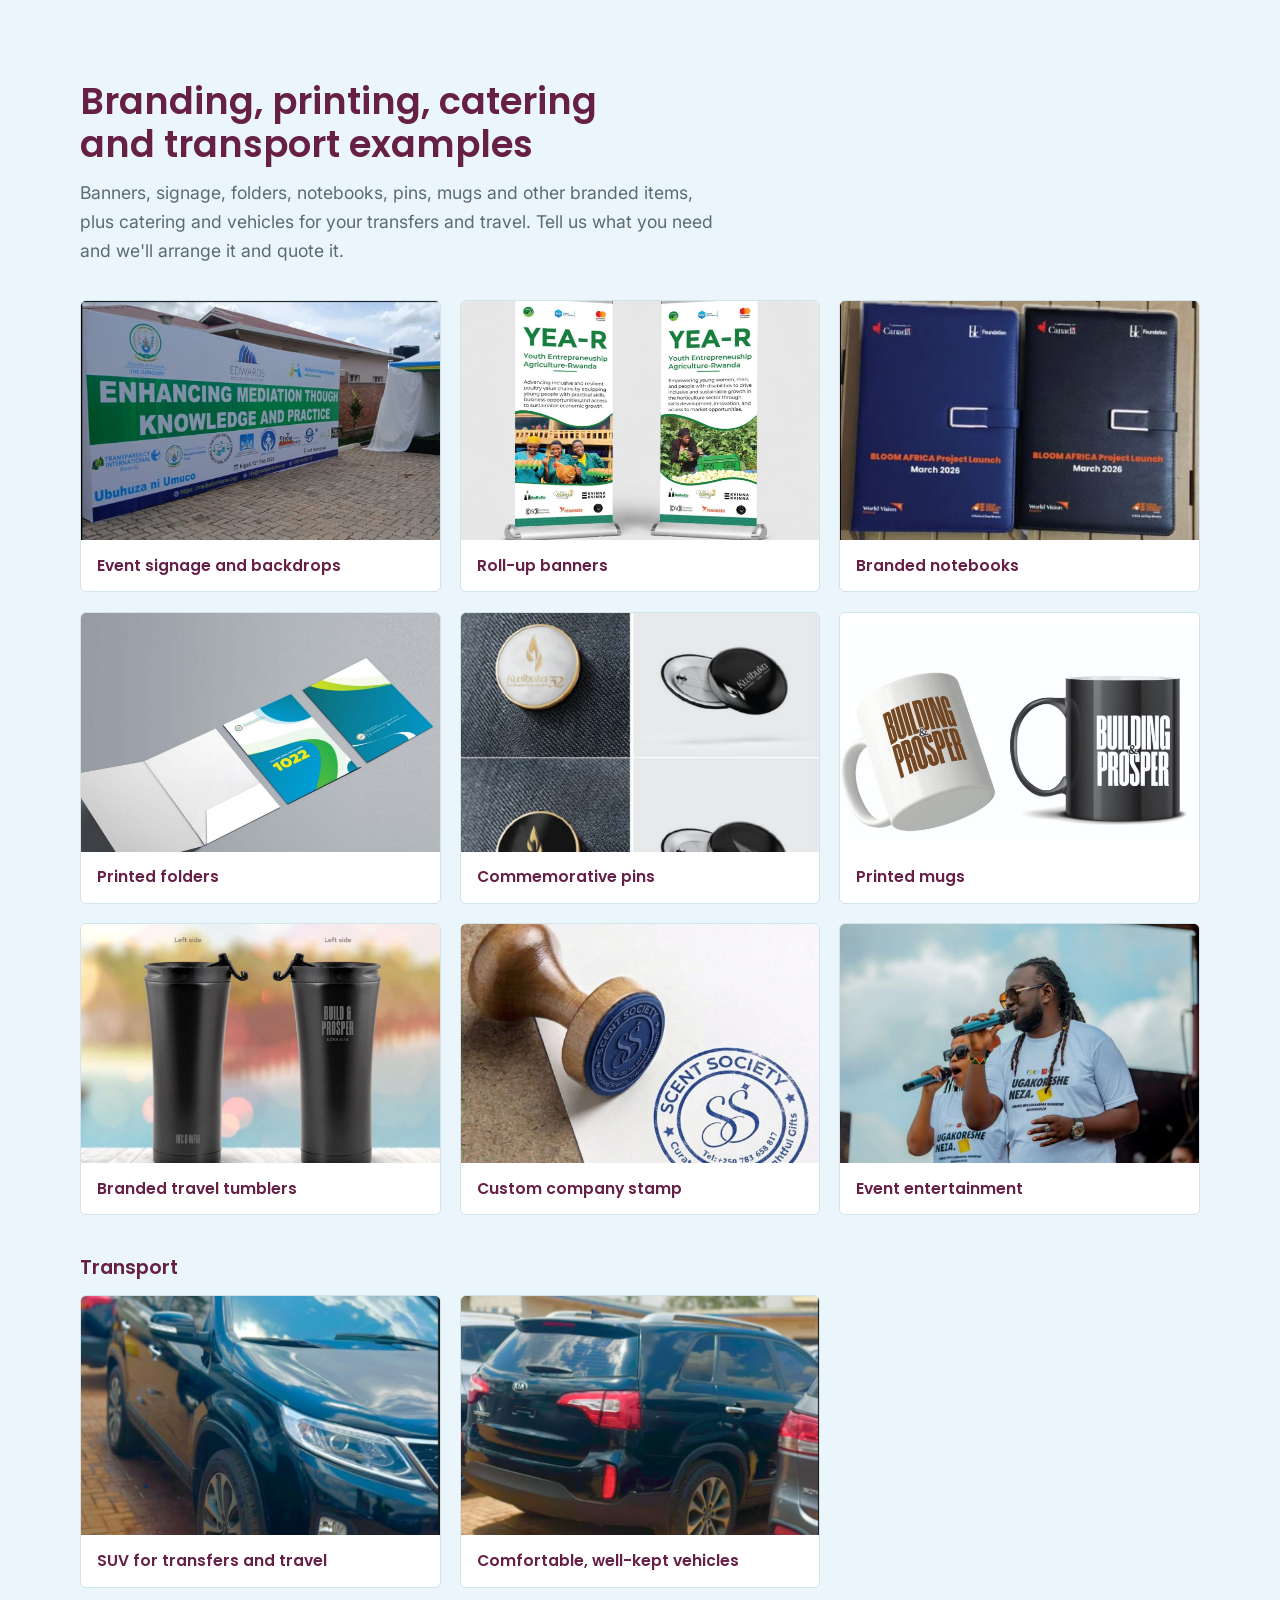
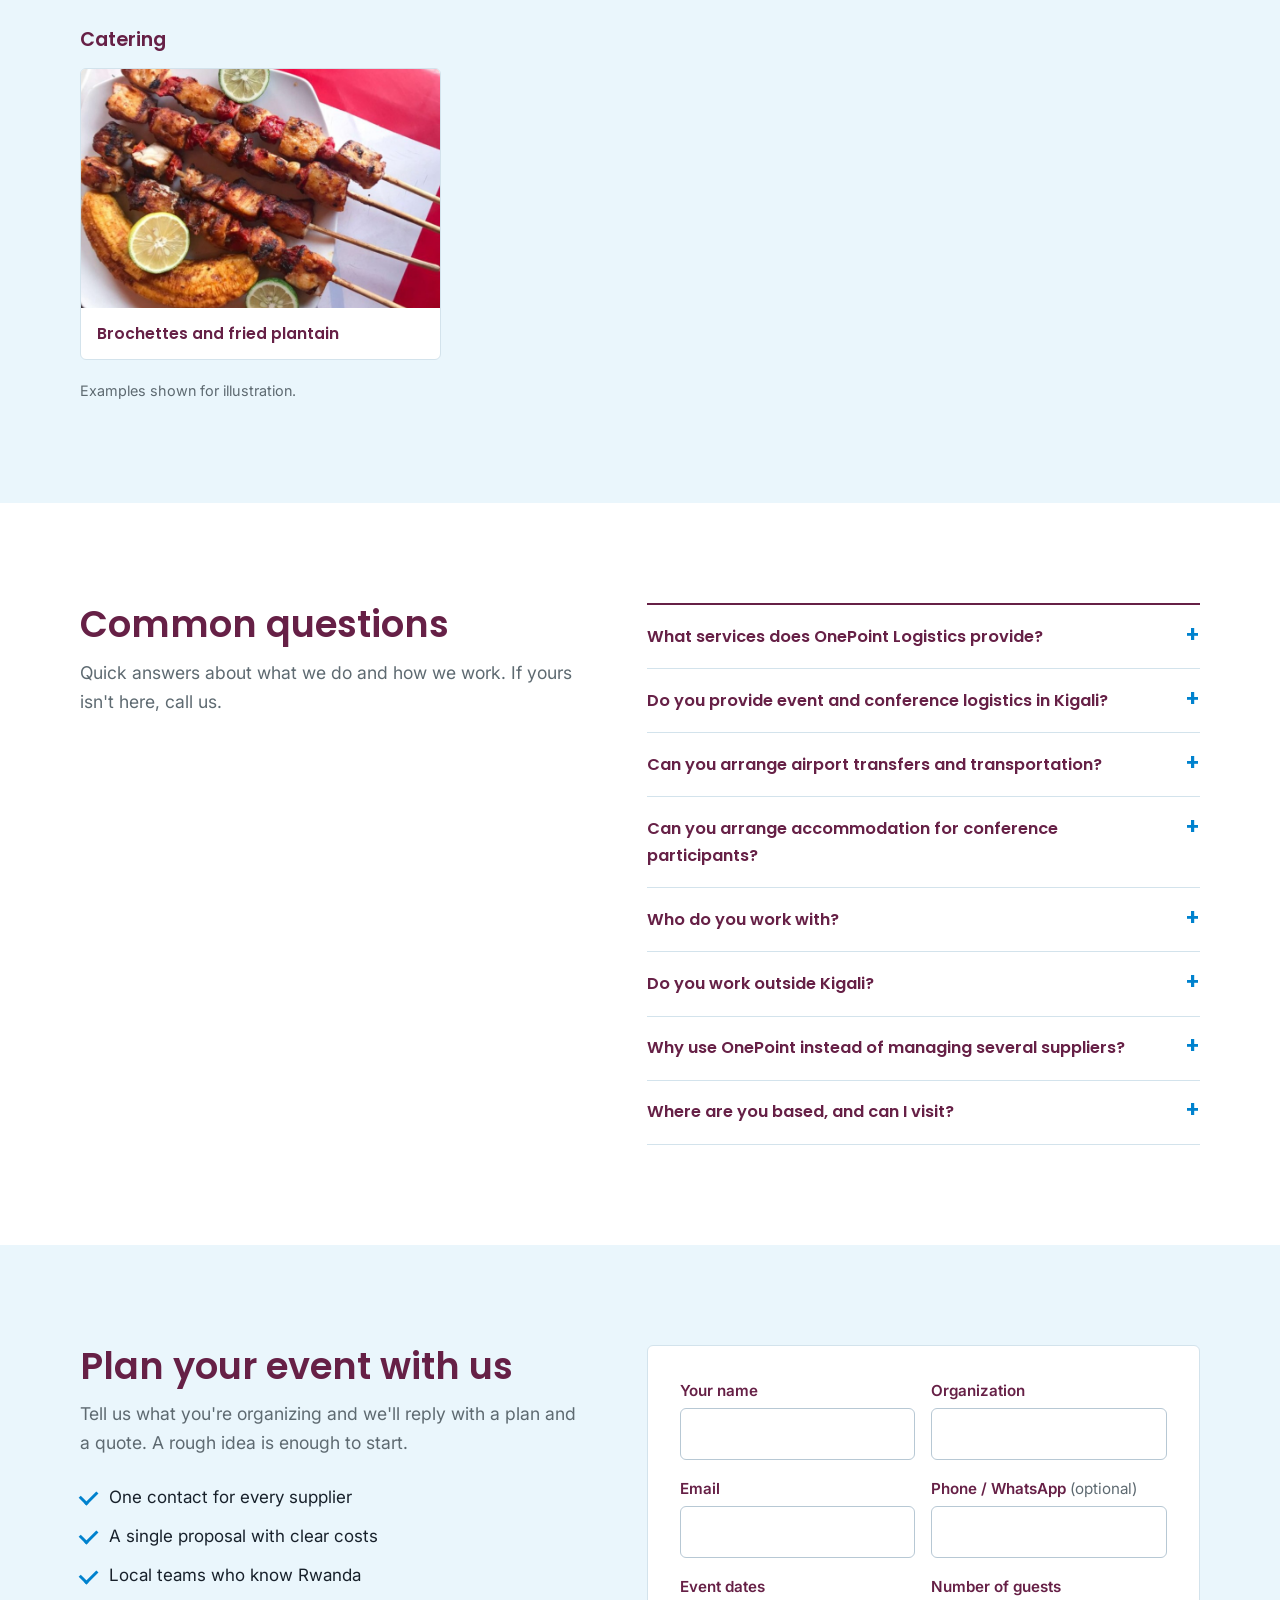
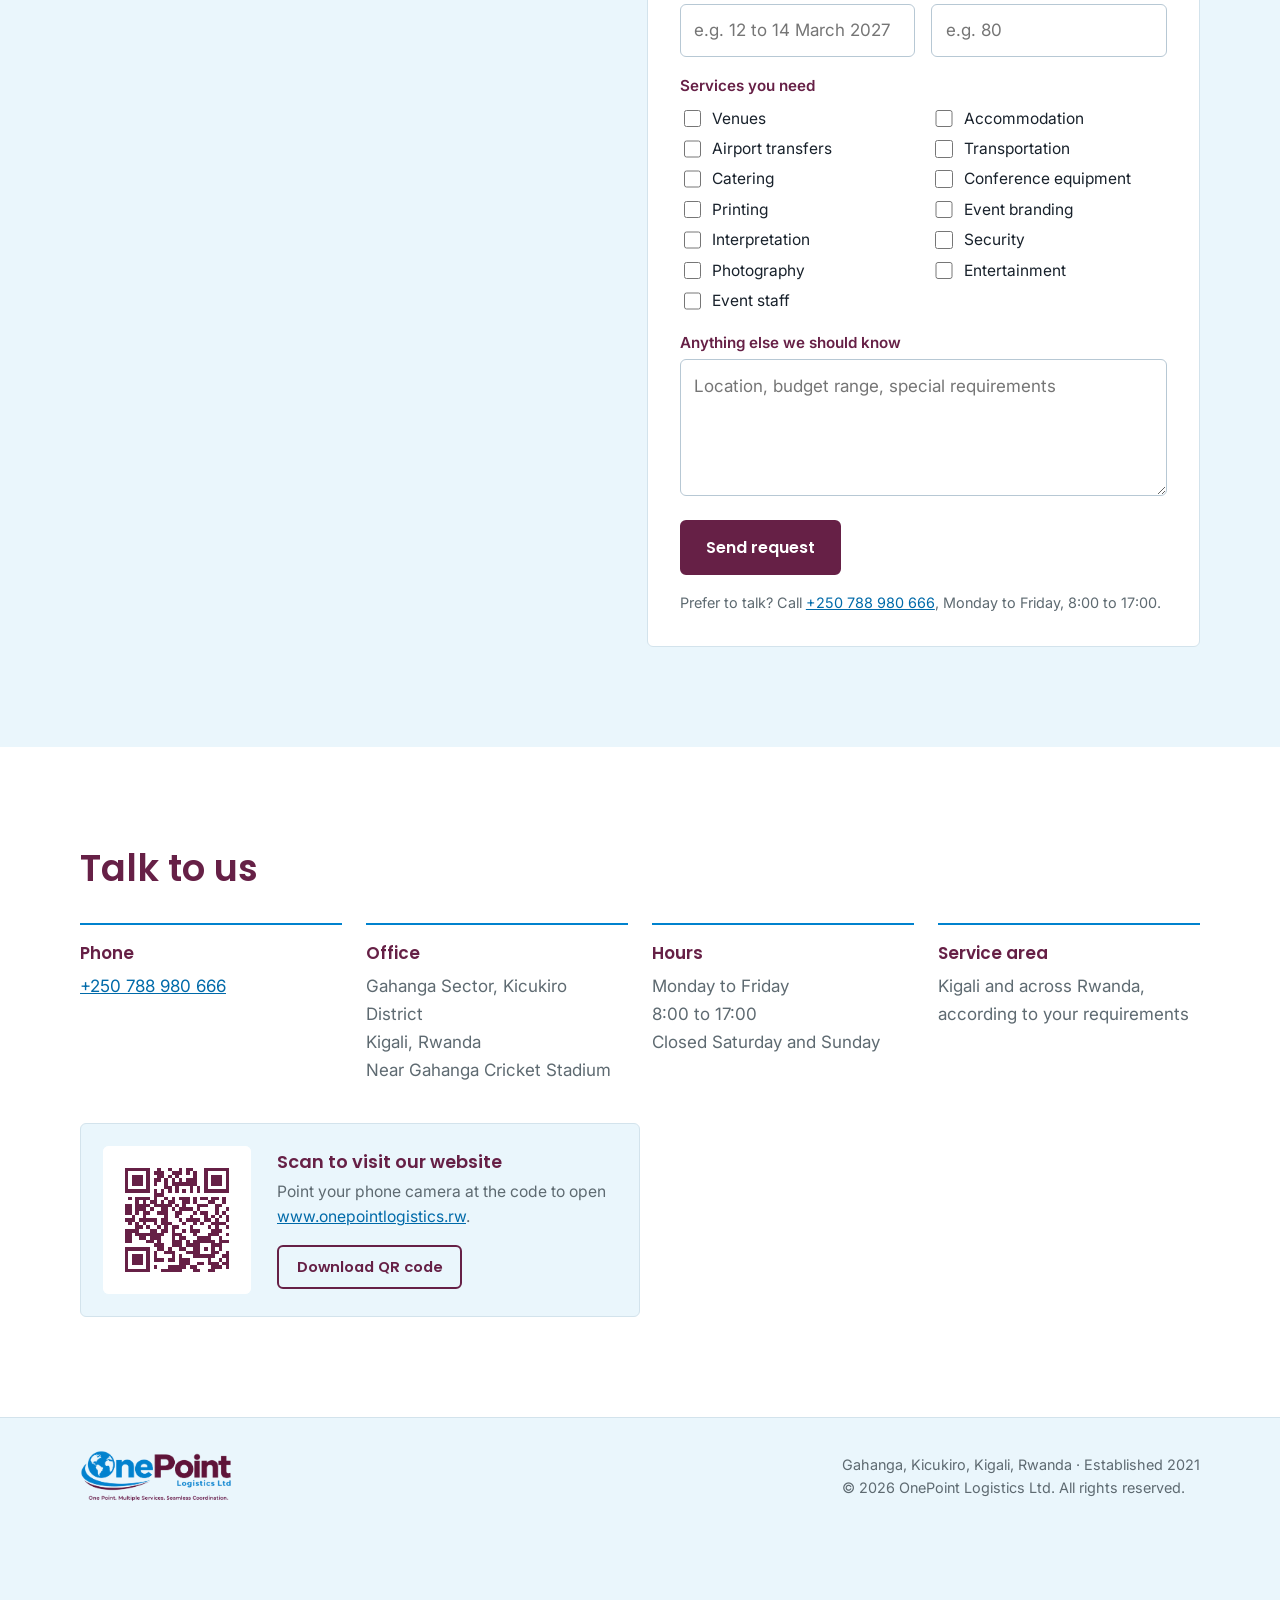
==== commit 96c8eeb8: "added transport , cataring and form handling" ====
--- a/index.html
+++ b/index.html
@@ -4,35 +4,34 @@
 <meta charset="utf-8">
 <meta name="viewport" content="width=device-width, initial-scale=1">
 <title>OnePoint Logistics Ltd | Event and logistics support in Kigali, Rwanda</title>
-<meta name="description" content="OnePoint Logistics Ltd is a Kigali-based logistics and event support company in Gahanga, Kicukiro. We coordinate venues, accommodation, airport transfers, transportation, catering, conference equipment, printing, branding, interpretation, security, photography and event staff across Rwanda.">
-<script type="application/ld+json">
-{
-  "@context": "https://schema.org",
-  "@type": "LocalBusiness",
-  "name": "OnePoint Logistics Ltd",
-  "url": "https://www.onepointlogistics.rw",
-  "description": "Rwanda-based logistics and event support company coordinating venues, accommodation, airport transfers, transportation, catering, conference equipment, printing, event branding, interpretation, security, photography, entertainment and event staff for companies, NGOs, international organizations and institutions.",
-  "telephone": "+250788980666",
-  "foundingDate": "2021-09-27",
-  "slogan": "One Point. Multiple Services. Seamless Coordination.",
-  "address": {
-    "@type": "PostalAddress",
-    "addressLocality": "Gahanga, Kicukiro District, Kigali",
-    "addressCountry": "RW"
-  },
-  "areaServed": {"@type": "Country", "name": "Rwanda"},
-  "openingHoursSpecification": [{
-    "@type": "OpeningHoursSpecification",
-    "dayOfWeek": ["Monday","Tuesday","Wednesday","Thursday","Friday"],
-    "opens": "08:00",
-    "closes": "17:00"
-  }]
-}
-</script>
+<meta name="description" content="Kigali event and logistics support for companies, NGOs and institutions: venues, transfers, accommodation, catering, equipment and branding across Rwanda.">
+<meta name="robots" content="index, follow, max-image-preview:large">
+<meta name="theme-color" content="#662046">
+<link rel="canonical" href="https://www.onepointlogistics.rw/">
+<link rel="icon" href="/favicon.ico" sizes="any">
+<link rel="icon" type="image/png" sizes="32x32" href="assets/favicon-32.png">
+<link rel="apple-touch-icon" href="assets/apple-touch-icon.png">
+<meta property="og:type" content="website">
+<meta property="og:site_name" content="OnePoint Logistics Ltd">
+<meta property="og:locale" content="en_RW">
+<meta property="og:title" content="OnePoint Logistics Ltd | Event and logistics support in Kigali, Rwanda">
+<meta property="og:description" content="Kigali event and logistics support for companies, NGOs and institutions: venues, transfers, accommodation, catering, equipment and branding across Rwanda.">
+<meta property="og:url" content="https://www.onepointlogistics.rw/">
+<meta property="og:image" content="https://www.onepointlogistics.rw/assets/og-image.jpg">
+<meta property="og:image:width" content="1200">
+<meta property="og:image:height" content="630">
+<meta property="og:image:alt" content="OnePoint Logistics Ltd: One Point. Multiple Services. Seamless Coordination.">
+<meta name="twitter:card" content="summary_large_image">
+<meta name="twitter:title" content="OnePoint Logistics Ltd | Event and logistics support in Kigali, Rwanda">
+<meta name="twitter:description" content="Kigali event and logistics support for companies, NGOs and institutions: venues, transfers, accommodation, catering, equipment and branding across Rwanda.">
+<meta name="twitter:image" content="https://www.onepointlogistics.rw/assets/og-image.jpg">
+<script type="application/ld+json">{"@context":"https://schema.org","@type":["LocalBusiness","ProfessionalService"],"name":"OnePoint Logistics Ltd","url":"https://www.onepointlogistics.rw","description":"Rwanda-based logistics and event support company coordinating venues, accommodation, airport transfers, transportation, catering, conference equipment, printing, event branding, interpretation, security, photography, entertainment and event staff for companies, NGOs, international organizations and institutions.","telephone":"+250788980666","foundingDate":"2021-09-27","slogan":"One Point. Multiple Services. Seamless Coordination.","address":{"@type":"PostalAddress","streetAddress":"Gahanga Sector, near Gahanga Cricket Stadium","addressLocality":"Kigali","addressRegion":"Kicukiro District","addressCountry":"RW"},"areaServed":{"@type":"Country","name":"Rwanda"},"openingHoursSpecification":[{"@type":"OpeningHoursSpecification","dayOfWeek":["Monday","Tuesday","Wednesday","Thursday","Friday"],"opens":"08:00","closes":"17:00"}],"@id":"https://www.onepointlogistics.rw/#business","image":"https://www.onepointlogistics.rw/assets/og-image.jpg","logo":"https://www.onepointlogistics.rw/assets/logo.png","contactPoint":{"@type":"ContactPoint","telephone":"+250788980666","contactType":"customer service","areaServed":"RW","availableLanguage":["English"]},"knowsAbout":["Event logistics","Airport transfers","Conference equipment","Accommodation coordination","Catering coordination","Event branding"],"hasOfferCatalog":{"@type":"OfferCatalog","name":"Event and logistics services","itemListElement":[{"@type":"Offer","itemOffered":{"@type":"Service","name":"Venue sourcing"}},{"@type":"Offer","itemOffered":{"@type":"Service","name":"Accommodation"}},{"@type":"Offer","itemOffered":{"@type":"Service","name":"Airport transfers"}},{"@type":"Offer","itemOffered":{"@type":"Service","name":"Transportation"}},{"@type":"Offer","itemOffered":{"@type":"Service","name":"Catering"}},{"@type":"Offer","itemOffered":{"@type":"Service","name":"Conference equipment"}},{"@type":"Offer","itemOffered":{"@type":"Service","name":"Printing and event branding"}},{"@type":"Offer","itemOffered":{"@type":"Service","name":"Interpretation"}},{"@type":"Offer","itemOffered":{"@type":"Service","name":"Security"}},{"@type":"Offer","itemOffered":{"@type":"Service","name":"Photography"}},{"@type":"Offer","itemOffered":{"@type":"Service","name":"Entertainment"}},{"@type":"Offer","itemOffered":{"@type":"Service","name":"Event staff"}}]}}</script>
+<script type="application/ld+json">{"@context":"https://schema.org","@type":"FAQPage","mainEntity":[{"@type":"Question","name":"What services does OnePoint Logistics provide?","acceptedAnswer":{"@type":"Answer","text":"We coordinate venue sourcing, accommodation, airport transfers, transportation, catering, conference equipment, printing, event branding, interpretation, security, photography, entertainment and event staff, all through one local point of contact."}},{"@type":"Question","name":"Do you provide event and conference logistics in Kigali?","acceptedAnswer":{"@type":"Answer","text":"Yes. We coordinate conference and event logistics in Kigali and across Rwanda for companies, NGOs, international organizations and institutions."}},{"@type":"Question","name":"Can you arrange airport transfers and transportation?","acceptedAnswer":{"@type":"Answer","text":"Yes. We coordinate airport pickups and drop-offs at Kigali International Airport, and buses, vehicles and drivers for conferences, workshops, corporate events and field activities."}},{"@type":"Question","name":"Can you arrange accommodation for conference participants?","acceptedAnswer":{"@type":"Answer","text":"Yes. We coordinate hotels and group accommodation for participants, teams, international visitors and event delegates."}},{"@type":"Question","name":"Who do you work with?","acceptedAnswer":{"@type":"Answer","text":"Companies, NGOs, international organizations, institutions and other organizations that need reliable local logistics and event support in Rwanda."}},{"@type":"Question","name":"Do you work outside Kigali?","acceptedAnswer":{"@type":"Answer","text":"Yes. We provide services across Rwanda according to your requirements and the nature of the assignment."}},{"@type":"Question","name":"Why use OnePoint instead of managing several suppliers?","acceptedAnswer":{"@type":"Answer","text":"Instead of separate suppliers for venues, transport, catering, equipment and branding, you coordinate everything through one local partner."}},{"@type":"Question","name":"Where are you based, and can I visit?","acceptedAnswer":{"@type":"Answer","text":"We are in Gahanga Sector, Kicukiro District, Kigali, near Gahanga Cricket Stadium. Customers are welcome to visit Monday to Friday, 8:00 AM to 5:00 PM."}}]}</script>
+<script type="application/ld+json">{"@context":"https://schema.org","@type":"WebSite","name":"OnePoint Logistics Ltd","url":"https://www.onepointlogistics.rw/","publisher":{"@id":"https://www.onepointlogistics.rw/#business"}}</script>
 <link rel="preconnect" href="https://fonts.googleapis.com">
 <link rel="preconnect" href="https://fonts.gstatic.com" crossorigin>
 <link href="https://fonts.googleapis.com/css2?family=Inter:wght@400;500;600&family=Poppins:wght@500;600;700&display=swap" rel="stylesheet">
-<link rel="stylesheet" href="styles.css?v=10">
+<link rel="stylesheet" href="styles.min.css?v=14">
 </head>
 <body>
 
@@ -218,8 +217,8 @@
 <!-- EXAMPLES -->
 <section class="section tint" id="examples">
   <div class="wrap">
-    <h2>Branding and printing examples</h2>
-    <p class="section-lead">Banners, signage, folders, notebooks, pins, mugs and other branded items for your event. Tell us what you need and we'll arrange it and quote it.</p>
+    <h2>Branding, printing, catering and transport examples</h2>
+    <p class="section-lead">Banners, signage, folders, notebooks, pins, mugs and other branded items, plus catering and vehicles for your transfers and travel. Tell us what you need and we'll arrange it and quote it.</p>
     <ul class="gallery">
       <li>
         <button type="button" class="shot" data-full="assets/img/event-signage-backdrop.jpg" data-caption="Event signage and backdrops">
@@ -273,6 +272,30 @@
         <button type="button" class="shot" data-full="assets/img/event-entertainment-branded-tshirts.jpg" data-caption="Event entertainment">
           <img src="assets/img/event-entertainment-branded-tshirts.jpg" alt="Two performers on an outdoor stage holding microphones and wearing matching white printed T-shirts" loading="lazy" width="1000" height="750" style="object-position:50% 22%">
           <span>Event entertainment</span>
+        </button>
+      </li>
+    </ul>
+    <h3 class="gallery-sub">Transport</h3>
+    <ul class="gallery gallery-transport">
+      <li>
+        <button type="button" class="shot" data-full="assets/img/transport-suv-front.jpg" data-caption="Transport: SUV for transfers and travel">
+          <img src="assets/img/transport-suv-front.jpg" alt="Black SUV parked on a paved yard, seen from the front left" loading="lazy" width="723" height="771" style="object-position:50% 55%">
+          <span>SUV for transfers and travel</span>
+        </button>
+      </li>
+      <li>
+        <button type="button" class="shot" data-full="assets/img/transport-suv-rear.jpg" data-caption="Transport: SUV for transfers and travel">
+          <img src="assets/img/transport-suv-rear.jpg" alt="Black SUV parked on a paved yard, seen from the rear left" loading="lazy" width="728" height="685" style="object-position:40% 55%">
+          <span>Comfortable, well-kept vehicles</span>
+        </button>
+      </li>
+    </ul>
+    <h3 class="gallery-sub">Catering</h3>
+    <ul class="gallery gallery-catering">
+      <li>
+        <button type="button" class="shot" data-full="assets/img/catering-brochettes-plantain.jpg" data-caption="Catering: grilled brochettes with fried plantain">
+          <img src="assets/img/catering-brochettes-plantain.jpg" alt="Plate of grilled brochettes on skewers with fried plantain and lime halves" loading="lazy" width="817" height="620" style="object-position:50% 50%">
+          <span>Brochettes and fried plantain</span>
         </button>
       </li>
     </ul>
@@ -324,7 +347,8 @@
       </ul>
     </div>
 
-    <form id="quote-form" class="form" novalidate>
+    <form id="quote-form" class="form" action="https://formspree.io/f/mjygoppd" method="POST" novalidate>
+      <input type="text" name="_gotcha" tabindex="-1" autocomplete="off" aria-hidden="true" style="position:absolute;left:-9999px;opacity:0;height:0">
       <div class="row">
         <div class="field"><label for="name">Your name</label><input id="name" name="name" type="text" autocomplete="name" required></div>
         <div class="field"><label for="org">Organization</label><input id="org" name="org" type="text" autocomplete="organization" required></div>
@@ -395,8 +419,8 @@
 
 <!-- CHAT: floating buttons + assistant -->
 <div class="fab-group">
-  <a id="wa-fab" class="fab fab-wa" href="https://wa.me/250788980666?text=Hello%20OnePoint%20Logistics%2C%20I%20have%20a%20question." target="_blank" rel="noopener" aria-label="Chat with us on WhatsApp">
-    <svg viewBox="0 0 24 24" aria-hidden="true"><path fill="currentColor" d="M17.472 14.382c-.297-.149-1.758-.867-2.03-.967-.273-.099-.471-.148-.67.15-.197.297-.767.966-.94 1.164-.173.199-.347.223-.644.075-.297-.15-1.255-.463-2.39-1.475-.883-.788-1.48-1.761-1.653-2.059-.173-.297-.018-.458.13-.606.134-.133.298-.347.446-.52.149-.174.198-.298.298-.497.099-.198.05-.371-.025-.52-.075-.149-.669-1.612-.916-2.207-.242-.579-.487-.5-.669-.51-.173-.008-.371-.01-.57-.01-.198 0-.52.074-.792.372-.272.297-1.04 1.016-1.04 2.479 0 1.462 1.065 2.875 1.213 3.074.149.198 2.096 3.2 5.077 4.487.709.306 1.262.489 1.694.625.712.227 1.36.195 1.871.118.571-.085 1.758-.719 2.006-1.413.248-.694.248-1.289.173-1.413-.074-.124-.272-.198-.57-.347m-5.421 7.403h-.004a9.87 9.87 0 01-5.031-1.378l-.361-.214-3.741.982.998-3.648-.235-.374a9.86 9.86 0 01-1.51-5.26c.001-5.45 4.436-9.884 9.888-9.884 2.64 0 5.122 1.03 6.988 2.898a9.825 9.825 0 012.893 6.994c-.003 5.45-4.437 9.884-9.885 9.884m8.413-18.297A11.815 11.815 0 0012.05 0C5.495 0 .16 5.335.157 11.892c0 2.096.547 4.142 1.588 5.945L.057 24l6.305-1.654a11.882 11.882 0 005.683 1.448h.005c6.554 0 11.89-5.335 11.893-11.893a11.821 11.821 0 00-3.48-8.413Z"/></svg>
+  <a id="wa-fab" class="fab fab-wa" href="https://wa.me/250788980666?text=Hello%20OnePoint%20Logistics%2C%20I%20have%20a%20question." target="_blank" rel="noopener">
+    <svg viewBox="0 0 24 24" aria-hidden="true"><path fill="currentColor" d="M17.472 14.382c-.297-.149-1.758-.867-2.03-.967-.273-.099-.471-.148-.67.15-.197.297-.767.966-.94 1.164-.173.199-.347.223-.644.075-.297-.15-1.255-.463-2.39-1.475-.883-.788-1.48-1.761-1.653-2.059-.173-.297-.018-.458.13-.606.134-.133.298-.347.446-.52.149-.174.198-.298.298-.497.099-.198.05-.371-.025-.52-.075-.149-.669-1.612-.916-2.207-.242-.579-.487-.5-.669-.51-.173-.008-.371-.01-.57-.01-.198 0-.52.074-.792.372-.272.297-1.04 1.016-1.04 2.479 0 1.462 1.065 2.875 1.213 3.074.149.198 2.096 3.2 5.077 4.487.709.306 1.262.489 1.694.625.712.227 1.36.195 1.871.118.571-.085 1.758-.719 2.006-1.413.248-.694.248-1.289.173-1.413-.074-.124-.272-.198-.57-.347m-5.421 7.403h-.004a9.87 9.87 0 01-5.031-1.378l-.361-.214-3.741.982.998-3.648-.235-.374a9.86 9.86 0 01-1.51-5.26c.001-5.45 4.436-9.884 9.888-9.884 2.64 0 5.122 1.03 6.988 2.898a9.825 9.825 0 012.893 6.994c-.003 5.45-4.437 9.884-9.885 9.884m8.413-18.297A11.815 11.815 0 0012.05 0C5.495 0 .16 5.335.157 11.892c0 2.096.547 4.142 1.588 5.945L.057 24l6.305-1.654a11.882 11.882 0 005.683 1.448h.005c6.554 0 11.89-5.335 11.893-11.893a11.821 11.821 0 00-3.48-8.413Z"/></svg><span class="sr">Chat with us on WhatsApp</span>
   </a>
   <button id="assistant-toggle" class="fab fab-chat" type="button" aria-expanded="false" aria-controls="assistant">
     <svg viewBox="0 0 24 24" aria-hidden="true"><path d="M4 5h16v11H11l-4.5 4v-4H4z" fill="none" stroke="currentColor" stroke-width="1.9" stroke-linejoin="round" stroke-linecap="round"/><path d="M8 9.5h8M8 12.5h5" fill="none" stroke="currentColor" stroke-width="1.9" stroke-linecap="round"/></svg>
@@ -423,6 +447,6 @@
   <p class="chat-foot">Automated answers. For anything else, message the team on WhatsApp.</p>
 </section>
 
-<script src="script.js?v=10"></script>
+<script src="script.min.js?v=12"></script>
 </body>
 </html>
--- a/styles.min.css
+++ b/styles.min.css
@@ -0,0 +1 @@
+:root{--burgundy:#662046;--burgundy-deep:#4D1835;--blue:#0082CE;--blue-deep:#006AA9;--ink:#18212B;--grey:#5E6A71;--tint:#EAF6FC;--line:#D3E3EC;--white:#FFFFFF;--radius:6px;--max:1120px}*{box-sizing:border-box}html{scroll-behavior:smooth;scroll-padding-top:96px}body{margin:0;font-family:Inter,system-ui,sans-serif;font-size:1.0625rem;line-height:1.65;color:var(--ink);background:var(--white)}h1,h2,h3{font-family:Poppins,system-ui,sans-serif;color:var(--burgundy);line-height:1.18;margin:0}h1{font-size:clamp(2.1rem,4.8vw,3.6rem);font-weight:700;letter-spacing:-.015em;max-width:17ch}h2{font-size:clamp(1.65rem,3vw,2.3rem);font-weight:600;margin-bottom:.7rem;max-width:24ch}h3{font-size:1.12rem;font-weight:600}p{margin:0 0 1rem}a{color:var(--blue-deep)}.wrap{width:min(var(--max),100% - 40px);margin-inline:auto}.sr{position:absolute;width:1px;height:1px;overflow:hidden;clip:rect(0 0 0 0)}.skip{position:absolute;left:-999px;top:0;background:var(--burgundy);color:#fff;padding:.6rem 1rem;z-index:100}.skip:focus{left:10px;top:10px}:focus-visible{outline:3px solid var(--blue);outline-offset:3px}.site-header{position:sticky;top:0;z-index:50;background:rgba(255,255,255,.96);backdrop-filter:blur(8px);border-bottom:1px solid var(--line)}.bar{display:flex;align-items:center;justify-content:space-between;gap:1rem;min-height:84px}.brand img{display:block;height:54px;width:auto}.nav{display:flex;align-items:center;gap:1.6rem}.nav a:not(.btn){text-decoration:none;color:var(--ink);font-weight:500;font-size:.97rem}.nav a:not(.btn):hover{color:var(--blue-deep)}.menu-btn{display:none;width:46px;height:46px;padding:0;align-items:center;justify-content:center;background:none;border:1px solid var(--line);border-radius:var(--radius);color:var(--burgundy);cursor:pointer;flex:none}.menu-btn:hover{background:var(--tint)}.bars{position:relative;display:block;width:22px;height:16px}.bars i{position:absolute;left:0;width:100%;height:2px;border-radius:2px;background:currentColor;transition:transform .25s ease,opacity .2s ease,top .25s ease}.bars i:nth-child(1){top:0}.bars i:nth-child(2){top:7px}.bars i:nth-child(3){top:14px}.menu-btn[aria-expanded="true"] .bars i:nth-child(1){top:7px;transform:rotate(45deg)}.menu-btn[aria-expanded="true"] .bars i:nth-child(2){opacity:0}.menu-btn[aria-expanded="true"] .bars i:nth-child(3){top:7px;transform:rotate(-45deg)}.btn{display:inline-block;font-family:Poppins,sans-serif;font-weight:600;font-size:1rem;text-decoration:none;background:var(--burgundy);color:#fff;border:2px solid var(--burgundy);border-radius:var(--radius);padding:.8rem 1.5rem;cursor:pointer;transition:background .15s,border-color .15s}.btn:hover{background:var(--burgundy-deep);border-color:var(--burgundy-deep)}.btn-small{padding:.5rem 1.1rem;font-size:.92rem}.btn-ghost{background:transparent;color:var(--burgundy)}.btn-ghost:hover{background:var(--burgundy);color:#fff}.hero{padding:clamp(40px,6vw,80px) 0 0;background:linear-gradient(180deg,var(--tint),var(--white) 85%)}.hero-grid{display:grid;grid-template-columns:1.05fr 1fr;gap:clamp(24px,5vw,64px);align-items:center}.lead{font-size:1.18rem;color:var(--grey);max-width:46ch;margin:1.4rem 0 1.8rem}.actions{display:flex;flex-wrap:wrap;gap:.8rem}.hub{margin:0}.hub svg{width:100%;height:auto;display:block}.tagline{margin-top:clamp(28px,5vw,52px);padding:1.1rem 0;border-top:1px solid var(--line);font-family:Poppins,sans-serif;font-weight:500;color:var(--burgundy);font-size:1.02rem}.section{padding:clamp(56px,8vw,100px) 0}.tint{background:var(--tint)}.section-lead{color:var(--grey);max-width:58ch;font-size:1.1rem}.split{display:grid;grid-template-columns:1fr 1.1fr;gap:clamp(28px,5vw,72px);align-items:start}.services{list-style:none;margin:2.4rem 0 0;padding:0;border-top:2px solid var(--burgundy)}.services li{display:grid;grid-template-columns:minmax(200px,1fr) 2fr 1.3fr;gap:1.5rem;padding:1.7rem 0;border-bottom:1px solid var(--line);align-items:baseline}.services p{margin:0}.for{color:var(--blue-deep);font-weight:500;font-size:.95rem}.audience{list-style:none;margin:0;padding:0}.audience li{display:flex;flex-direction:column;padding:1.1rem 0 1.1rem 1.2rem;border-left:4px solid var(--blue);margin-bottom:1rem;background:#fff;border-radius:0 var(--radius) var(--radius) 0}.audience li:nth-child(even){border-left-color:var(--burgundy)}.audience strong{font-family:Poppins,sans-serif;font-weight:600;color:var(--burgundy)}.audience span{color:var(--grey);font-size:.97rem}.steps{list-style:none;counter-reset:s;margin:2.4rem 0 0;padding:0;display:grid;grid-template-columns:repeat(4,1fr);gap:1.6rem}.steps li{counter-increment:s;position:relative;padding-top:3.4rem;border-top:2px solid var(--line)}.steps li::before{content:counter(s);position:absolute;top:-1px;left:0;width:2.6rem;height:2.6rem;display:grid;place-items:center;background:var(--burgundy);color:#fff;font-family:Poppins,sans-serif;font-weight:600;border-radius:0 0 var(--radius) 0}.steps h3{margin-bottom:.5rem;font-size:1.05rem}.steps p{color:var(--grey);margin:0}input,select,textarea{font:inherit;color:var(--ink);background:#fff;border:1.5px solid #B7C8D4;border-radius:var(--radius);padding:.7rem .85rem;width:100%}input:focus,select:focus,textarea:focus{border-color:var(--blue);outline:3px solid rgba(0,130,206,.25);outline-offset:0}.form{background:#fff;border:1px solid var(--line);border-radius:var(--radius);padding:clamp(20px,3vw,32px)}.row{display:grid;grid-template-columns:1fr 1fr;gap:1rem}.field{margin-bottom:1rem}.field label,.checks legend{display:block;font-weight:600;font-size:.95rem;margin-bottom:.3rem;color:var(--burgundy)}.opt{font-weight:400;color:var(--grey)}.checks{border:0;padding:0;margin:0 0 1rem;display:grid;grid-template-columns:1fr 1fr;gap:.3rem 1rem}.checks legend{grid-column:1/-1;padding:0;margin-bottom:.5rem}.checks label{display:flex;align-items:center;gap:.5rem;font-weight:400;color:var(--ink);font-size:.97rem;margin:0}.checks input{width:1.1rem;height:1.1rem;accent-color:var(--burgundy);padding:0}.form-msg{margin:1rem 0 0;font-weight:500}.btn:disabled{opacity:.65;cursor:progress}.form-msg.ok{color:#136B3A}.form-msg.bad{color:#A3122F}.reassure{list-style:none;padding:0;margin:1.6rem 0 0}.reassure li{padding-left:1.8rem;position:relative;margin-bottom:.7rem}.reassure li::before{content:"";position:absolute;left:0;top:.45rem;width:.9rem;height:.5rem;border-left:3px solid var(--blue);border-bottom:3px solid var(--blue);transform:rotate(-45deg)}.contact{display:grid;grid-template-columns:repeat(4,1fr);gap:1.5rem;margin:2rem 0 0}.contact div{border-top:2px solid var(--blue);padding-top:.9rem}.contact dt{font-family:Poppins,sans-serif;font-weight:600;color:var(--burgundy);margin-bottom:.3rem}.contact dd{margin:0;color:var(--grey)}.site-footer{background:var(--tint);border-top:1px solid var(--line);padding:2rem 0}.foot{display:flex;justify-content:space-between;gap:1rem;flex-wrap:wrap;align-items:center}.foot-brand img{display:block;height:52px;width:auto}.small{font-size:.9rem;color:var(--grey);margin:0}@media (max-width:900px){.hero-grid,.split{grid-template-columns:1fr}.services li{grid-template-columns:1fr;gap:.4rem}.steps{grid-template-columns:1fr 1fr}.contact{grid-template-columns:1fr 1fr}.menu-btn{display:inline-flex}.bar{flex-wrap:wrap;align-content:flex-start;min-height:0;row-gap:0}.brand{display:flex;align-items:center;min-height:84px}.menu-btn{margin-left:auto}.nav{flex:0 0 100%;flex-direction:column;align-items:stretch;gap:0;padding:0;max-height:0;overflow:hidden;visibility:hidden;transition:max-height .3s ease,visibility 0s linear .3s}.nav.open{max-height:min(420px,calc(100vh - 84px));max-height:min(420px,calc(100dvh - 84px));overflow-y:auto;visibility:visible;padding-bottom:.6rem;transition:max-height .3s ease}.nav a:not(.btn){display:block;padding:.95rem 0;border-top:1px solid var(--line);font-size:1.05rem}.nav .btn{display:none}}@media (max-width:560px){.row,.steps,.contact,.checks{grid-template-columns:1fr}.brand img{height:44px}}@media (prefers-reduced-motion:reduce){html{scroll-behavior:auto}}.faq{border-top:2px solid var(--burgundy)}.faq details{border-bottom:1px solid var(--line);padding:1.1rem 0}.faq summary{cursor:pointer;font-family:Poppins,sans-serif;font-weight:600;font-size:1.02rem;color:var(--burgundy);list-style:none;display:flex;justify-content:space-between;gap:1rem;align-items:baseline}.faq summary::-webkit-details-marker{display:none}.faq summary::after{content:"+";color:var(--blue);font-size:1.4rem;line-height:1;flex:none}.faq details[open] summary::after{content:"\2212"}.faq details p{margin:.7rem 0 0;color:var(--grey);max-width:60ch}.note{margin-top:.8rem}@media (min-width:901px) and (max-width:1060px){.nav{gap:1.15rem}}@media (max-width:900px){.hub{max-width:520px;margin-inline:auto;width:100%}.hero-copy{max-width:640px}.faq summary{padding:.2rem 0}}@media (max-width:560px){.actions .btn{flex:1 1 100%;text-align:center}.lead{font-size:1.08rem}.section{padding:clamp(44px,12vw,64px) 0}.form{padding:18px}.contact div{padding-top:.7rem}.foot{flex-direction:column;align-items:flex-start}}@media (max-width:360px){.wrap{width:calc(100% - 32px)}h1{font-size:2rem}.brand img{height:40px}}.gallery{list-style:none;margin:2.2rem 0 0;padding:0;display:grid;grid-template-columns:repeat(auto-fill,minmax(300px,1fr));gap:1.2rem}.shot{display:block;width:100%;padding:0;border:1px solid var(--line);border-radius:var(--radius);background:#fff;cursor:zoom-in;overflow:hidden;text-align:left;font:inherit;color:inherit}.shot img{display:block;width:100%;height:auto;aspect-ratio:3/2;object-fit:cover;transition:transform .35s ease}.shot:hover img{transform:scale(1.03)}.shot span{display:block;padding:.8rem 1rem;font-family:Poppins,sans-serif;font-weight:600;font-size:.97rem;color:var(--burgundy)}.gallery-sub{margin:2.6rem 0 0;color:var(--burgundy);font-size:1.2rem}.gallery-sub+.gallery{margin-top:1rem}.gallery-note{margin-top:1.2rem}.for a{white-space:nowrap}.lightbox{border:0;padding:0;background:transparent;max-width:min(94vw,1100px);max-height:94vh;overflow:visible;margin:auto}.lightbox::backdrop{background:rgba(24,33,43,.82)}.lightbox img{display:block;max-width:100%;max-height:80vh;margin:0 auto;border-radius:var(--radius);background:#fff}.lightbox p{margin:.8rem 0 0;text-align:center;color:#fff;font-family:Poppins,sans-serif;font-weight:500}.lb-close{position:absolute;top:-14px;right:-6px;width:44px;height:44px;border-radius:50%;border:0;background:#fff;color:var(--burgundy);font-size:1.7rem;line-height:1;cursor:pointer;z-index:2}@media (max-width:560px){.gallery{grid-template-columns:1fr 1fr;gap:.8rem}.shot span{padding:.6rem .7rem;font-size:.88rem}.lb-close{top:-10px;right:0}}@media (prefers-reduced-motion:reduce){.shot img{transition:none}.shot:hover img{transform:none}}.lb-stage{position:relative}.lb-nav{position:absolute;top:50%;margin-top:-24px;width:48px;height:48px;border-radius:50%;border:0;background:#fff;color:var(--burgundy);display:grid;place-items:center;cursor:pointer;z-index:2;box-shadow:0 2px 10px rgba(0,0,0,.25)}.lb-nav:hover{background:var(--tint)}.lb-nav svg{width:24px;height:24px;fill:none;stroke:currentColor;stroke-width:2.5;stroke-linecap:round;stroke-linejoin:round}.lb-prev{left:-64px}.lb-next{right:-64px}.lb-count{margin:.2rem 0 0!important;font-size:.9rem;font-weight:400!important;opacity:.8}.lightbox img{touch-action:pan-y}@media (max-width:1180px){.lb-prev{left:8px}.lb-next{right:8px}.lb-nav{background:rgba(255,255,255,.92)}}@media (max-width:560px){.lb-nav{width:42px;height:42px;margin-top:-21px}}.svc-head{display:flex;align-items:center;gap:.9rem}.svc-icon{flex:none;width:52px;height:52px;border-radius:var(--radius);background:var(--tint);color:var(--burgundy);display:grid;place-items:center}.svc-icon svg{width:30px;height:30px;fill:none;stroke:currentColor;stroke-width:1.7;stroke-linecap:round;stroke-linejoin:round}.services li{align-items:start;grid-template-columns:minmax(270px,1.15fr) 2fr 1.3fr}.svc-head h3{margin:0}@media (max-width:900px){.services li{grid-template-columns:1fr}.svc-head{margin-bottom:.3rem}}.hub svg{width:100%;height:auto;display:block;overflow:visible}.node text{font-family:Poppins,sans-serif;font-weight:500;font-size:17px;fill:var(--ink)}.node-icon{fill:none;stroke:var(--burgundy);stroke-width:1.7;stroke-linecap:round;stroke-linejoin:round}.node-ring{transition:fill .2s ease}.node:hover .node-ring{fill:var(--tint)}.core-text{font-family:Poppins,sans-serif;font-weight:700;font-size:21px;fill:#fff}.spoke-base path{fill:none;stroke-width:2;stroke-opacity:.22}.flow{fill:none;stroke-width:4;stroke-linecap:round;stroke-dasharray:.1 17;animation:flow 1.9s linear infinite}.ripple{fill:none;stroke:var(--burgundy);stroke-width:2;transform-origin:320px 270px;animation:ripple 4.8s ease-out infinite;opacity:0}.ripple.r2{animation-delay:1.6s}.ripple.r3{animation-delay:3.2s}.orbit{fill:none;stroke:var(--blue);stroke-opacity:.4;stroke-width:1.6;stroke-dasharray:2 9;stroke-linecap:round;transform-origin:320px 270px;animation:spin 90s linear infinite}.sat{transform-origin:320px 270px}.sat1{animation:spin 13s linear infinite}.sat2{animation:spin 19s linear infinite reverse}.core-group{transform-origin:320px 270px;animation:breathe 3.8s ease-in-out infinite}.pop{animation:pop .75s cubic-bezier(.2,.9,.3,1.25) backwards;animation-delay:var(--d)}.bob{animation:bob 4.6s ease-in-out infinite alternate;animation-delay:var(--b)}@keyframes flow{to{stroke-dashoffset:-17.1}}@keyframes ripple{0%{transform:scale(1);opacity:.5}100%{transform:scale(3.15);opacity:0}}@keyframes spin{to{transform:rotate(360deg)}}@keyframes breathe{0%,100%{transform:scale(1)}50%{transform:scale(1.05)}}@keyframes pop{from{transform:scale(.4);opacity:0}}@keyframes bob{from{transform:translateY(-4px)}to{transform:translateY(4px)}}@media (max-width:560px){.node text{font-size:21px}.core-text{font-size:24px}.flow{stroke-width:5}}@media (prefers-reduced-motion:reduce){.flow,.ripple,.orbit,.sat,.core-group,.pop,.bob{animation:none}.ripple{opacity:0}.flow{stroke-dasharray:.1 17}}.reveal{opacity:0;transform:translateY(64px);transition:opacity 1.1s ease,transform 1.2s cubic-bezier(.2,.7,.2,1);transition-delay:var(--rd,0s)}.reveal.in{opacity:1;transform:none}@media (prefers-reduced-motion:reduce){.reveal{transition:opacity 1s ease;transform:none}}.qr-card{margin-top:2.4rem;display:flex;align-items:center;gap:1.6rem;padding:1.4rem;max-width:560px;background:var(--tint);border:1px solid var(--line);border-radius:var(--radius)}.qr-card img{flex:none;width:148px;height:148px;display:block;border-radius:6px;background:#fff;padding:0}.qr-card h3{margin-bottom:.4rem}.qr-card p{color:var(--grey);margin:0 0 .9rem;font-size:.98rem}@media (max-width:560px){.qr-card{flex-direction:column;align-items:flex-start;padding:1.1rem}.qr-card img{width:164px;height:164px}}.fab-group{position:fixed;right:18px;bottom:18px;z-index:70;display:flex;flex-direction:column;align-items:flex-end;gap:12px}.fab{height:56px;min-width:56px;border-radius:28px;border:0;display:flex;align-items:center;justify-content:center;gap:.5rem;color:#fff;cursor:pointer;text-decoration:none;box-shadow:0 8px 22px rgba(24,33,43,.25);transition:transform .2s ease,box-shadow .2s ease}.fab:hover{transform:translateY(-2px);box-shadow:0 12px 26px rgba(24,33,43,.3)}.fab svg{width:28px;height:28px;flex:none}.fab-wa{background:#1FA855}.fab-chat{background:var(--burgundy);padding:0 1.15rem 0 1rem;font-family:Poppins,sans-serif;font-weight:600;font-size:1rem}.fab-chat svg{width:26px;height:26px}.assistant{position:fixed;right:18px;bottom:158px;width:min(380px,calc(100vw - 36px));height:min(540px,calc(100vh - 190px));height:min(540px,calc(100dvh - 190px));display:flex;flex-direction:column;background:#fff;border:1px solid var(--line);border-radius:16px;box-shadow:0 24px 60px rgba(24,33,43,.3);z-index:80;overflow:hidden;opacity:0;transform:translateY(14px) scale(.98);transform-origin:bottom right;transition:opacity .22s ease,transform .22s ease}.assistant[hidden]{display:none}.assistant.show{opacity:1;transform:none}.as-head{display:flex;align-items:center;gap:.75rem;padding:.9rem 1rem;background:var(--burgundy);color:#fff}.as-avatar{flex:none;width:40px;height:40px;border-radius:50%;background:#fff;color:var(--burgundy);font-family:Poppins,sans-serif;font-weight:700;font-size:.85rem;display:grid;place-items:center}.as-title{font-family:Poppins,sans-serif;font-weight:600;line-height:1.2}.as-status{font-size:.82rem;opacity:.92;display:flex;align-items:center;gap:.4rem}.as-status::before{content:"";width:8px;height:8px;border-radius:50%;background:#9fb0bd}.as-status.on::before{background:#3ddc84}.as-close{margin-left:auto;width:38px;height:38px;border-radius:50%;border:0;background:rgba(255,255,255,.16);color:#fff;font-size:1.5rem;line-height:1;cursor:pointer}.as-close:hover{background:rgba(255,255,255,.28)}.chat-log{flex:1;overflow-y:auto;padding:1rem;display:flex;flex-direction:column;gap:.7rem;background:#F6FAFD}.msg{max-width:90%;padding:.65rem .85rem;border-radius:14px;font-size:.96rem;line-height:1.5}.msg p{margin:0}.msg.bot{align-self:flex-start;background:#fff;border:1px solid var(--line);border-bottom-left-radius:4px}.msg.user{align-self:flex-end;background:var(--burgundy);color:#fff;border-bottom-right-radius:4px}.msg-actions{display:flex;flex-wrap:wrap;gap:.45rem;margin-top:.65rem}.msg-btn{font-family:Poppins,sans-serif;font-weight:600;font-size:.86rem;text-decoration:none;color:var(--burgundy);border:1.5px solid var(--burgundy);border-radius:999px;padding:.35rem .8rem}.msg-btn:hover{background:var(--burgundy);color:#fff}.typing{display:flex;gap:5px;align-items:center;padding:.8rem .9rem}.typing i{width:7px;height:7px;border-radius:50%;background:var(--grey);opacity:.5;animation:blink 1s infinite}.typing i:nth-child(2){animation-delay:.15s}.typing i:nth-child(3){animation-delay:.3s}@keyframes blink{50%{opacity:1;transform:translateY(-2px)}}.chips{display:flex;flex-wrap:wrap;gap:.45rem;padding:.75rem 1rem 0;background:#fff}.chip{font:inherit;font-size:.88rem;border:1.5px solid var(--line);background:var(--tint);color:var(--ink);border-radius:999px;padding:.4rem .8rem;cursor:pointer}.chip:hover{border-color:var(--blue)}.chat-form{display:flex;gap:.5rem;padding:.75rem 1rem;background:#fff}.chat-form input{flex:1;min-width:0;font-size:1rem;padding:.65rem .85rem}.chat-form button{flex:none;width:46px;height:46px;border-radius:50%;border:0;background:var(--burgundy);color:#fff;display:grid;place-items:center;cursor:pointer}.chat-form button:hover{background:var(--burgundy-deep)}.chat-form svg{width:22px;height:22px}.chat-foot{margin:0;padding:0 1rem .8rem;font-size:.78rem;color:var(--grey);background:#fff}.site-footer{padding-bottom:6.5rem}@media (max-width:560px){.fab-label{display:none}.fab-chat{padding:0;width:56px}.assistant{right:0;left:0;bottom:0;width:auto;height:min(80vh,620px);height:min(80dvh,620px);border-radius:16px 16px 0 0;transform:translateY(40px)}body.assistant-open .fab-group{display:none}}@media (prefers-reduced-motion:reduce){.assistant{transition:none;transform:none}.fab,.typing i{transition:none;animation:none}}@media print{.fab-group,.assistant{display:none!important}}
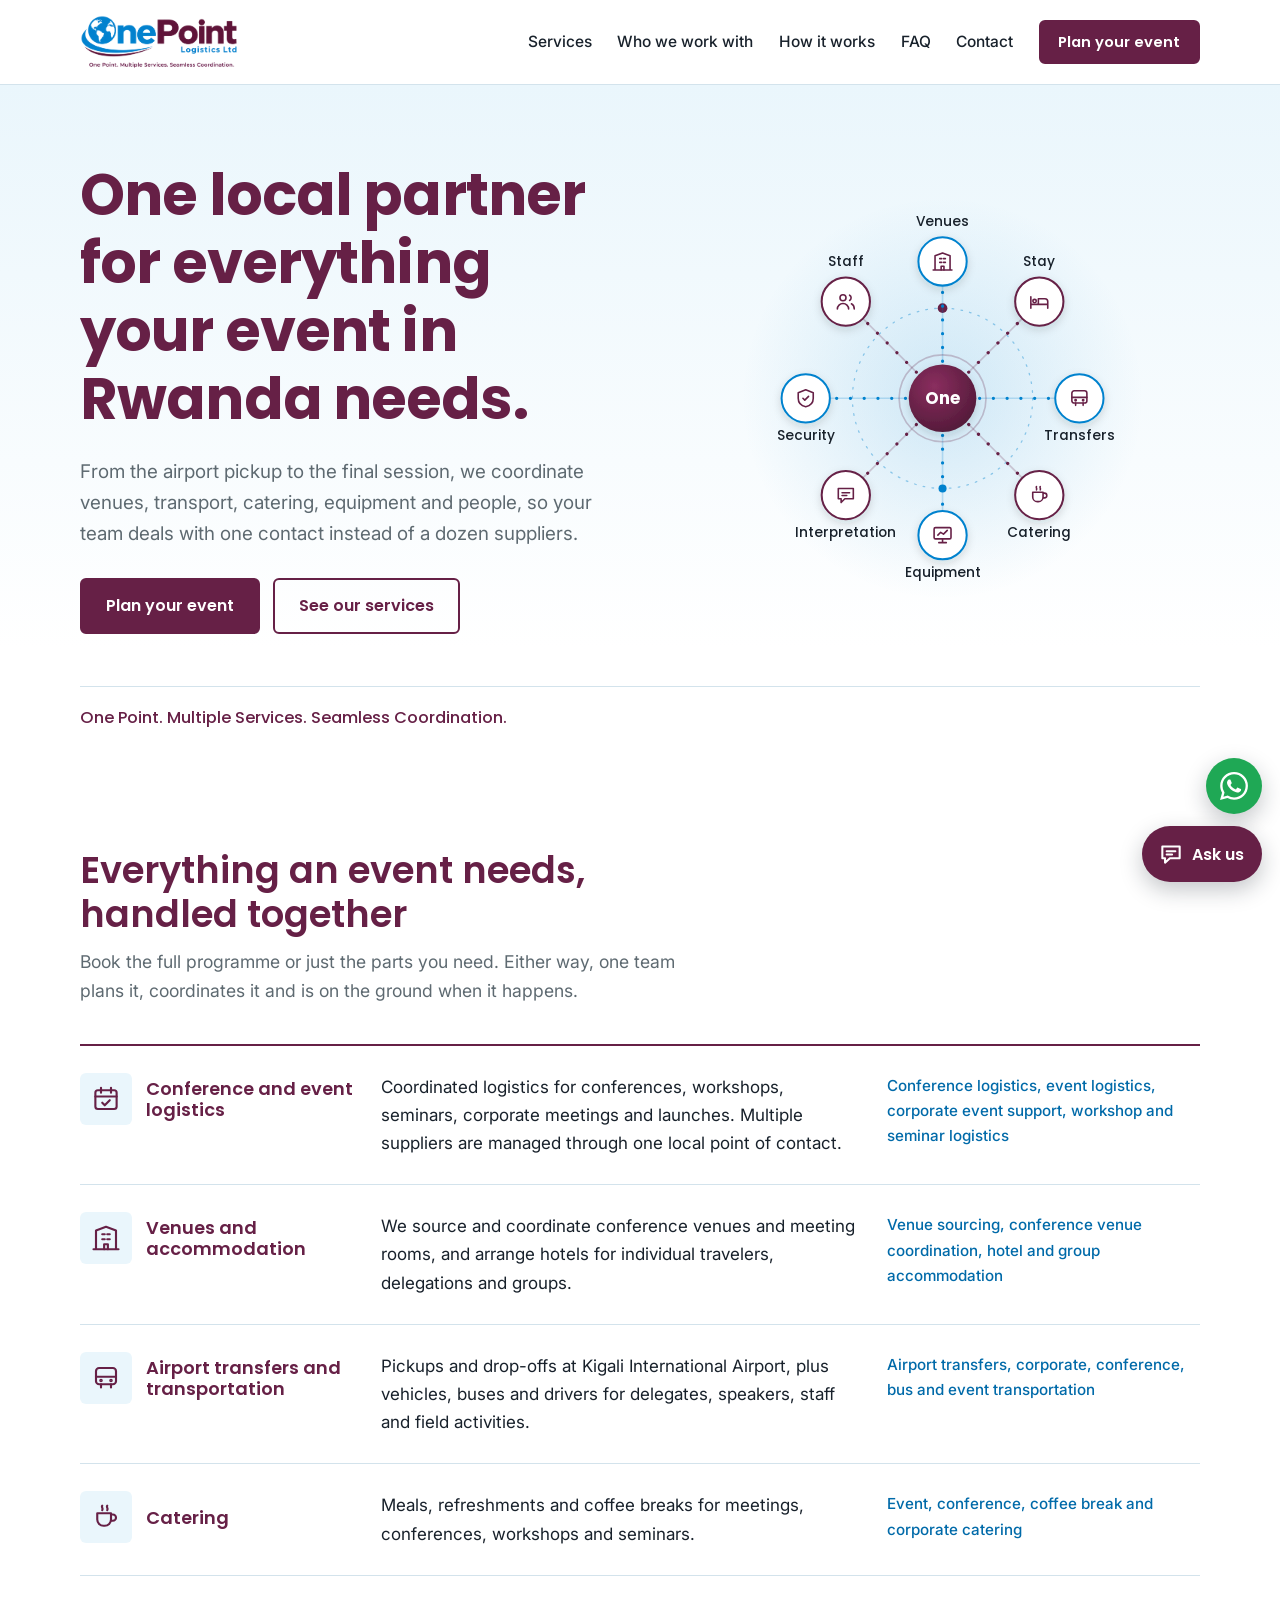
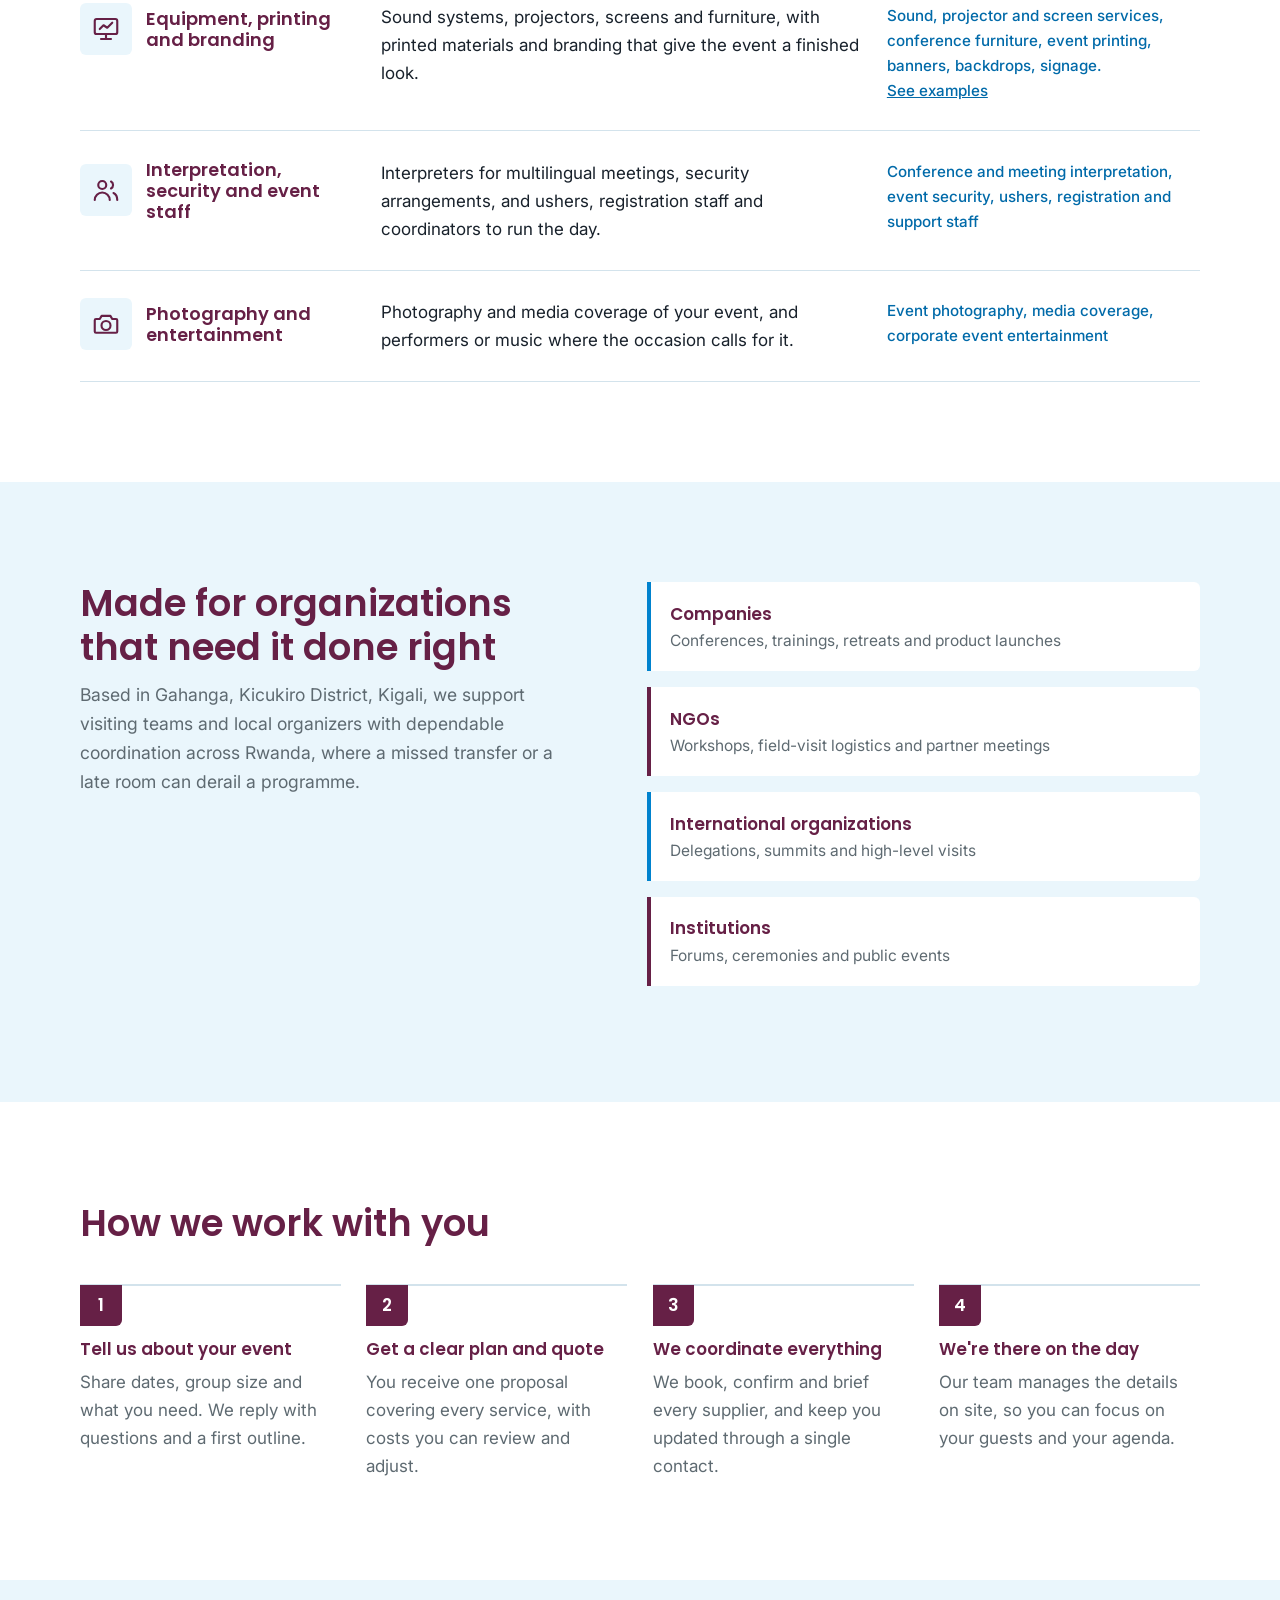
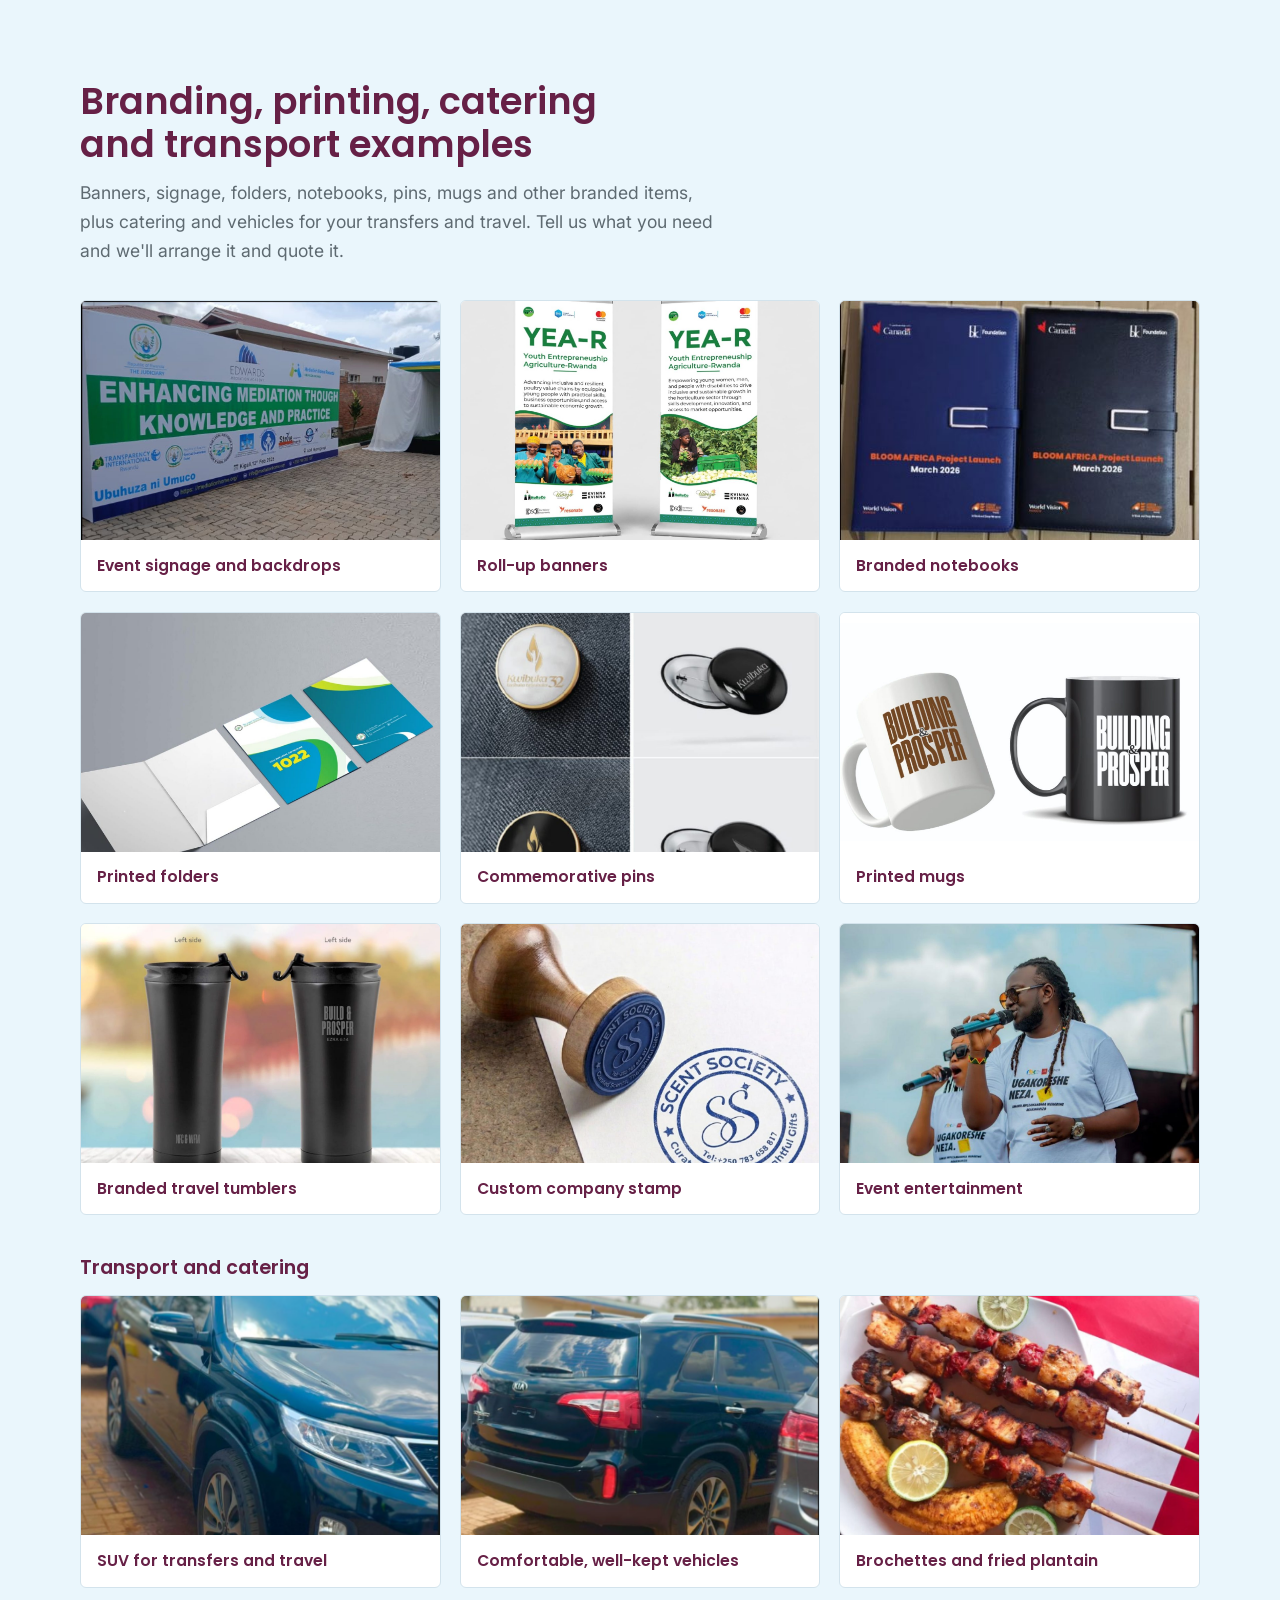
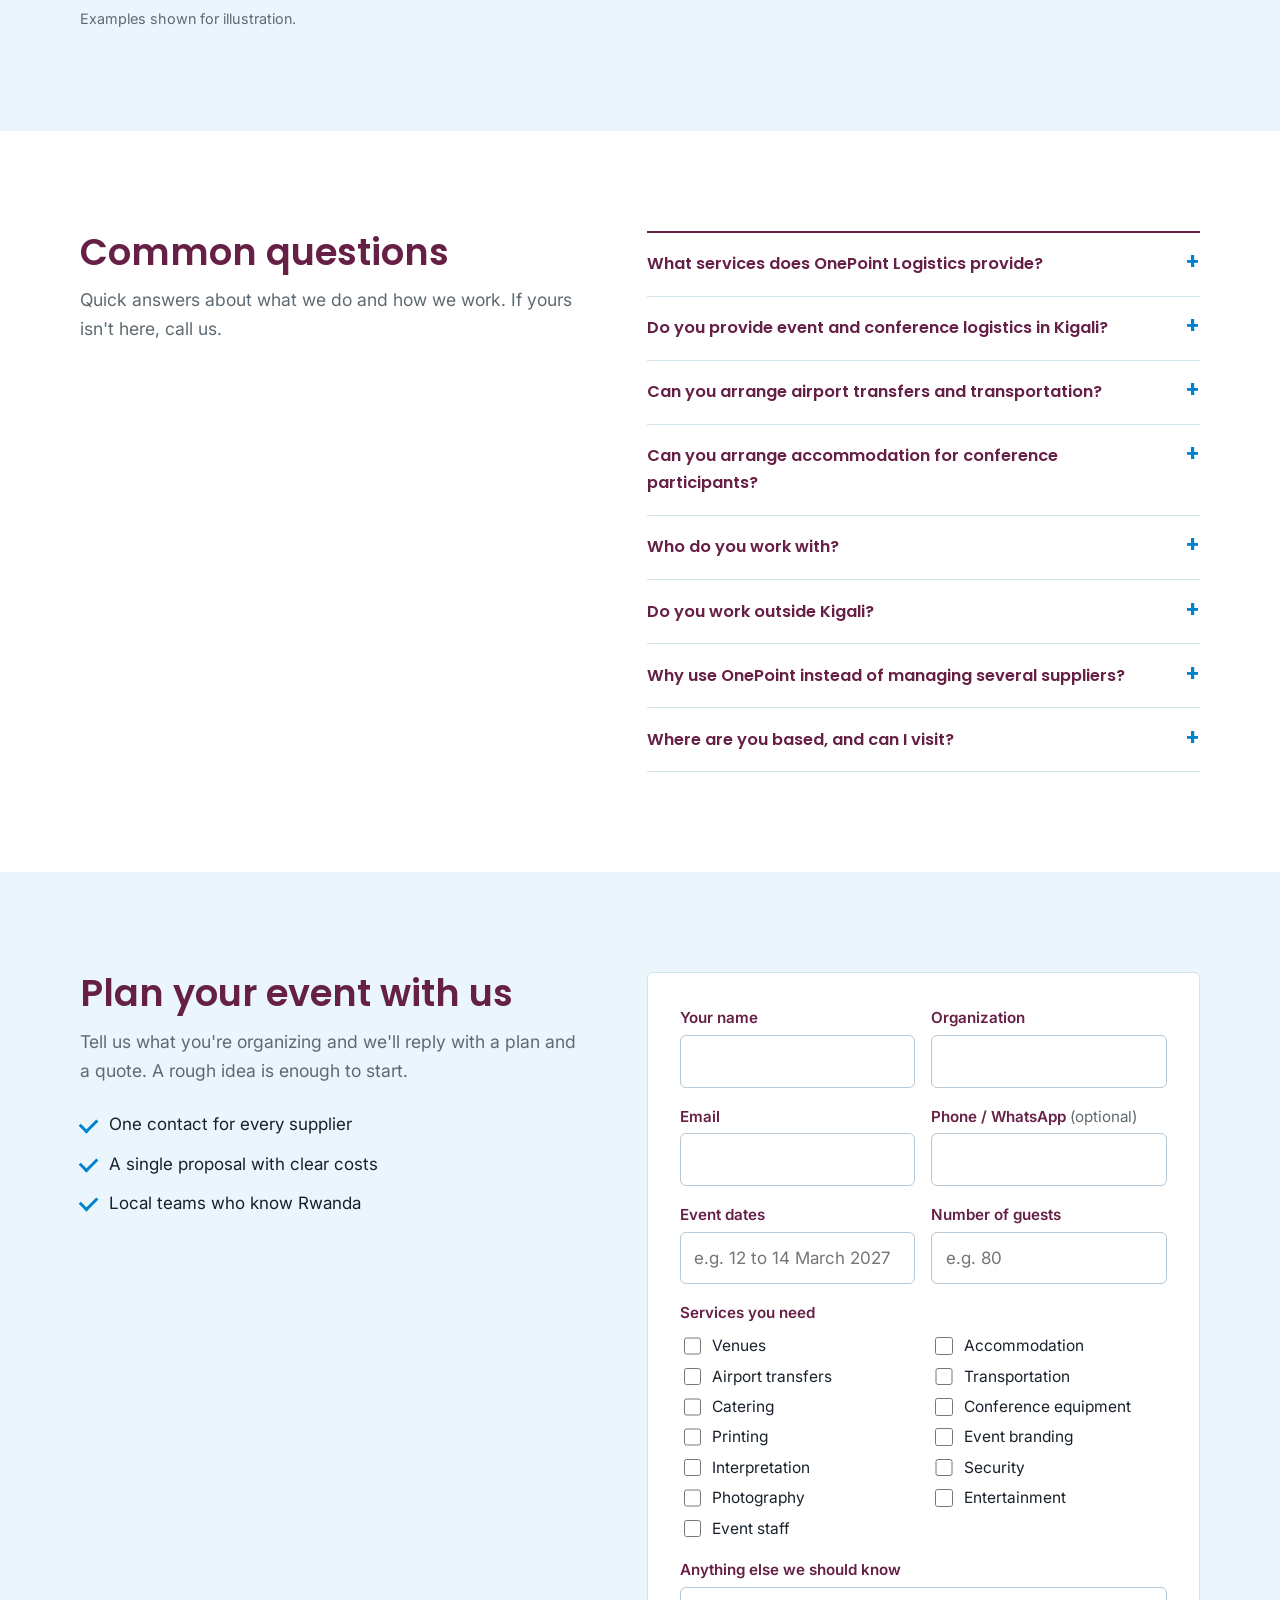
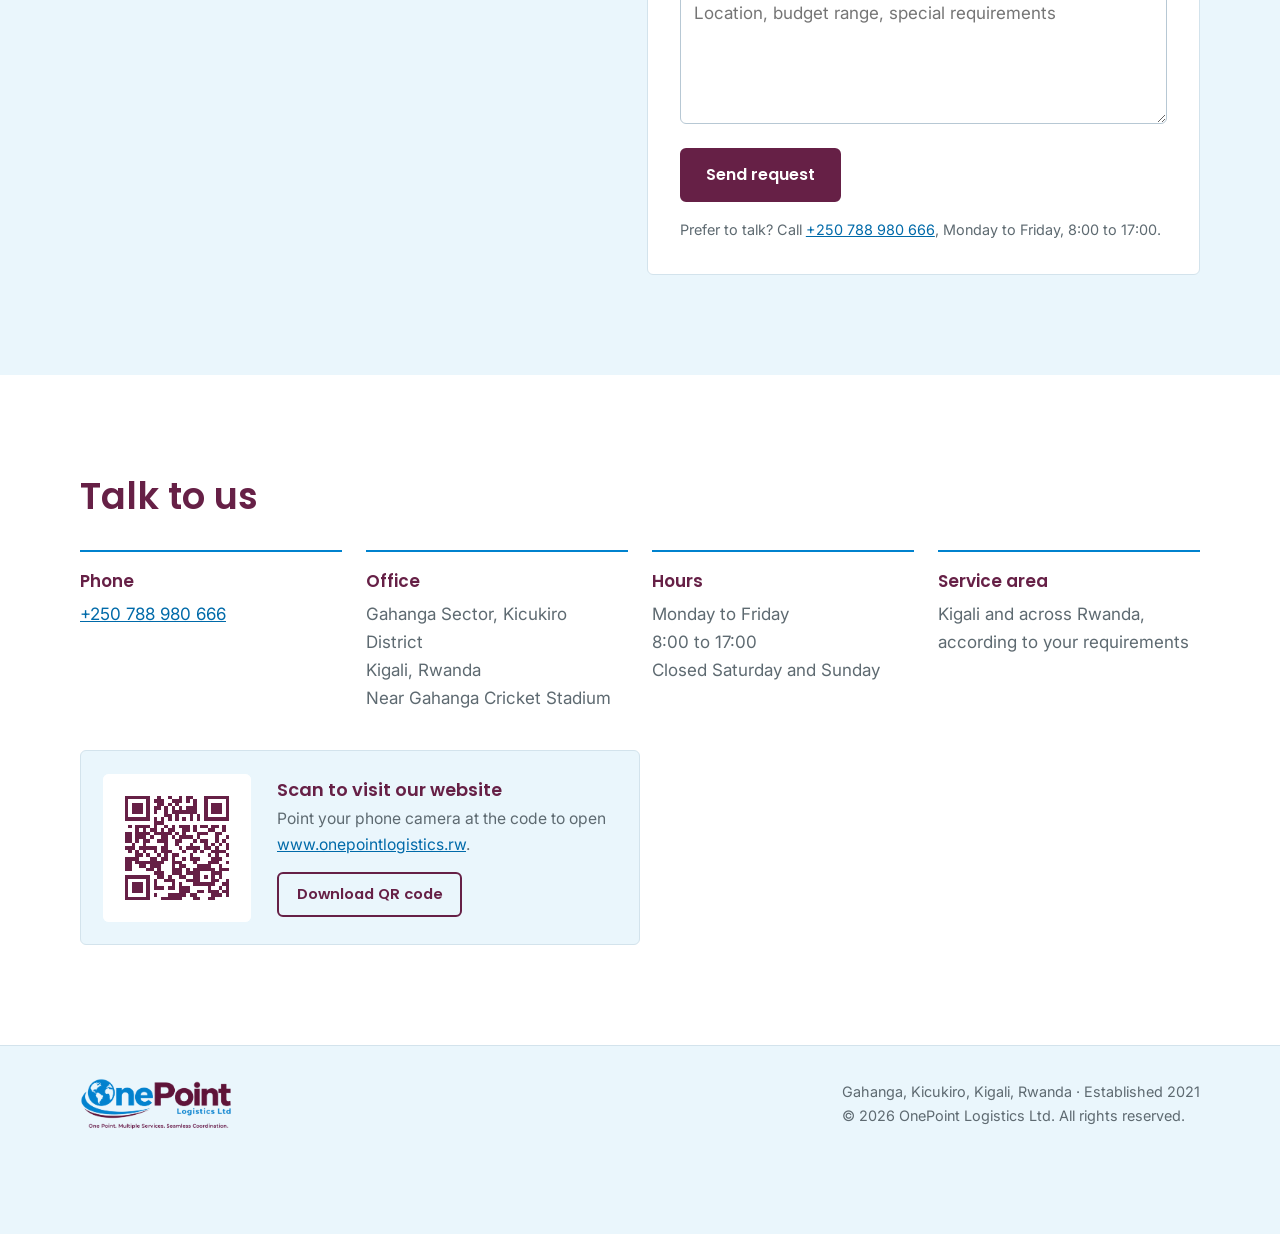
==== commit 1b74e78e: "merged two rows" ====
--- a/index.html
+++ b/index.html
@@ -31,7 +31,7 @@
 <link rel="preconnect" href="https://fonts.googleapis.com">
 <link rel="preconnect" href="https://fonts.gstatic.com" crossorigin>
 <link href="https://fonts.googleapis.com/css2?family=Inter:wght@400;500;600&family=Poppins:wght@500;600;700&display=swap" rel="stylesheet">
-<link rel="stylesheet" href="styles.min.css?v=14">
+<link rel="stylesheet" href="styles.min.css?v=16">
 </head>
 <body>
 
@@ -275,7 +275,7 @@
         </button>
       </li>
     </ul>
-    <h3 class="gallery-sub">Transport</h3>
+    <h3 class="gallery-sub">Transport and catering</h3>
     <ul class="gallery gallery-transport">
       <li>
         <button type="button" class="shot" data-full="assets/img/transport-suv-front.jpg" data-caption="Transport: SUV for transfers and travel">
@@ -289,9 +289,6 @@
           <span>Comfortable, well-kept vehicles</span>
         </button>
       </li>
-    </ul>
-    <h3 class="gallery-sub">Catering</h3>
-    <ul class="gallery gallery-catering">
       <li>
         <button type="button" class="shot" data-full="assets/img/catering-brochettes-plantain.jpg" data-caption="Catering: grilled brochettes with fried plantain">
           <img src="assets/img/catering-brochettes-plantain.jpg" alt="Plate of grilled brochettes on skewers with fried plantain and lime halves" loading="lazy" width="817" height="620" style="object-position:50% 50%">
--- a/styles.min.css
+++ b/styles.min.css
@@ -1 +1 @@
-:root{--burgundy:#662046;--burgundy-deep:#4D1835;--blue:#0082CE;--blue-deep:#006AA9;--ink:#18212B;--grey:#5E6A71;--tint:#EAF6FC;--line:#D3E3EC;--white:#FFFFFF;--radius:6px;--max:1120px}*{box-sizing:border-box}html{scroll-behavior:smooth;scroll-padding-top:96px}body{margin:0;font-family:Inter,system-ui,sans-serif;font-size:1.0625rem;line-height:1.65;color:var(--ink);background:var(--white)}h1,h2,h3{font-family:Poppins,system-ui,sans-serif;color:var(--burgundy);line-height:1.18;margin:0}h1{font-size:clamp(2.1rem,4.8vw,3.6rem);font-weight:700;letter-spacing:-.015em;max-width:17ch}h2{font-size:clamp(1.65rem,3vw,2.3rem);font-weight:600;margin-bottom:.7rem;max-width:24ch}h3{font-size:1.12rem;font-weight:600}p{margin:0 0 1rem}a{color:var(--blue-deep)}.wrap{width:min(var(--max),100% - 40px);margin-inline:auto}.sr{position:absolute;width:1px;height:1px;overflow:hidden;clip:rect(0 0 0 0)}.skip{position:absolute;left:-999px;top:0;background:var(--burgundy);color:#fff;padding:.6rem 1rem;z-index:100}.skip:focus{left:10px;top:10px}:focus-visible{outline:3px solid var(--blue);outline-offset:3px}.site-header{position:sticky;top:0;z-index:50;background:rgba(255,255,255,.96);backdrop-filter:blur(8px);border-bottom:1px solid var(--line)}.bar{display:flex;align-items:center;justify-content:space-between;gap:1rem;min-height:84px}.brand img{display:block;height:54px;width:auto}.nav{display:flex;align-items:center;gap:1.6rem}.nav a:not(.btn){text-decoration:none;color:var(--ink);font-weight:500;font-size:.97rem}.nav a:not(.btn):hover{color:var(--blue-deep)}.menu-btn{display:none;width:46px;height:46px;padding:0;align-items:center;justify-content:center;background:none;border:1px solid var(--line);border-radius:var(--radius);color:var(--burgundy);cursor:pointer;flex:none}.menu-btn:hover{background:var(--tint)}.bars{position:relative;display:block;width:22px;height:16px}.bars i{position:absolute;left:0;width:100%;height:2px;border-radius:2px;background:currentColor;transition:transform .25s ease,opacity .2s ease,top .25s ease}.bars i:nth-child(1){top:0}.bars i:nth-child(2){top:7px}.bars i:nth-child(3){top:14px}.menu-btn[aria-expanded="true"] .bars i:nth-child(1){top:7px;transform:rotate(45deg)}.menu-btn[aria-expanded="true"] .bars i:nth-child(2){opacity:0}.menu-btn[aria-expanded="true"] .bars i:nth-child(3){top:7px;transform:rotate(-45deg)}.btn{display:inline-block;font-family:Poppins,sans-serif;font-weight:600;font-size:1rem;text-decoration:none;background:var(--burgundy);color:#fff;border:2px solid var(--burgundy);border-radius:var(--radius);padding:.8rem 1.5rem;cursor:pointer;transition:background .15s,border-color .15s}.btn:hover{background:var(--burgundy-deep);border-color:var(--burgundy-deep)}.btn-small{padding:.5rem 1.1rem;font-size:.92rem}.btn-ghost{background:transparent;color:var(--burgundy)}.btn-ghost:hover{background:var(--burgundy);color:#fff}.hero{padding:clamp(40px,6vw,80px) 0 0;background:linear-gradient(180deg,var(--tint),var(--white) 85%)}.hero-grid{display:grid;grid-template-columns:1.05fr 1fr;gap:clamp(24px,5vw,64px);align-items:center}.lead{font-size:1.18rem;color:var(--grey);max-width:46ch;margin:1.4rem 0 1.8rem}.actions{display:flex;flex-wrap:wrap;gap:.8rem}.hub{margin:0}.hub svg{width:100%;height:auto;display:block}.tagline{margin-top:clamp(28px,5vw,52px);padding:1.1rem 0;border-top:1px solid var(--line);font-family:Poppins,sans-serif;font-weight:500;color:var(--burgundy);font-size:1.02rem}.section{padding:clamp(56px,8vw,100px) 0}.tint{background:var(--tint)}.section-lead{color:var(--grey);max-width:58ch;font-size:1.1rem}.split{display:grid;grid-template-columns:1fr 1.1fr;gap:clamp(28px,5vw,72px);align-items:start}.services{list-style:none;margin:2.4rem 0 0;padding:0;border-top:2px solid var(--burgundy)}.services li{display:grid;grid-template-columns:minmax(200px,1fr) 2fr 1.3fr;gap:1.5rem;padding:1.7rem 0;border-bottom:1px solid var(--line);align-items:baseline}.services p{margin:0}.for{color:var(--blue-deep);font-weight:500;font-size:.95rem}.audience{list-style:none;margin:0;padding:0}.audience li{display:flex;flex-direction:column;padding:1.1rem 0 1.1rem 1.2rem;border-left:4px solid var(--blue);margin-bottom:1rem;background:#fff;border-radius:0 var(--radius) var(--radius) 0}.audience li:nth-child(even){border-left-color:var(--burgundy)}.audience strong{font-family:Poppins,sans-serif;font-weight:600;color:var(--burgundy)}.audience span{color:var(--grey);font-size:.97rem}.steps{list-style:none;counter-reset:s;margin:2.4rem 0 0;padding:0;display:grid;grid-template-columns:repeat(4,1fr);gap:1.6rem}.steps li{counter-increment:s;position:relative;padding-top:3.4rem;border-top:2px solid var(--line)}.steps li::before{content:counter(s);position:absolute;top:-1px;left:0;width:2.6rem;height:2.6rem;display:grid;place-items:center;background:var(--burgundy);color:#fff;font-family:Poppins,sans-serif;font-weight:600;border-radius:0 0 var(--radius) 0}.steps h3{margin-bottom:.5rem;font-size:1.05rem}.steps p{color:var(--grey);margin:0}input,select,textarea{font:inherit;color:var(--ink);background:#fff;border:1.5px solid #B7C8D4;border-radius:var(--radius);padding:.7rem .85rem;width:100%}input:focus,select:focus,textarea:focus{border-color:var(--blue);outline:3px solid rgba(0,130,206,.25);outline-offset:0}.form{background:#fff;border:1px solid var(--line);border-radius:var(--radius);padding:clamp(20px,3vw,32px)}.row{display:grid;grid-template-columns:1fr 1fr;gap:1rem}.field{margin-bottom:1rem}.field label,.checks legend{display:block;font-weight:600;font-size:.95rem;margin-bottom:.3rem;color:var(--burgundy)}.opt{font-weight:400;color:var(--grey)}.checks{border:0;padding:0;margin:0 0 1rem;display:grid;grid-template-columns:1fr 1fr;gap:.3rem 1rem}.checks legend{grid-column:1/-1;padding:0;margin-bottom:.5rem}.checks label{display:flex;align-items:center;gap:.5rem;font-weight:400;color:var(--ink);font-size:.97rem;margin:0}.checks input{width:1.1rem;height:1.1rem;accent-color:var(--burgundy);padding:0}.form-msg{margin:1rem 0 0;font-weight:500}.btn:disabled{opacity:.65;cursor:progress}.form-msg.ok{color:#136B3A}.form-msg.bad{color:#A3122F}.reassure{list-style:none;padding:0;margin:1.6rem 0 0}.reassure li{padding-left:1.8rem;position:relative;margin-bottom:.7rem}.reassure li::before{content:"";position:absolute;left:0;top:.45rem;width:.9rem;height:.5rem;border-left:3px solid var(--blue);border-bottom:3px solid var(--blue);transform:rotate(-45deg)}.contact{display:grid;grid-template-columns:repeat(4,1fr);gap:1.5rem;margin:2rem 0 0}.contact div{border-top:2px solid var(--blue);padding-top:.9rem}.contact dt{font-family:Poppins,sans-serif;font-weight:600;color:var(--burgundy);margin-bottom:.3rem}.contact dd{margin:0;color:var(--grey)}.site-footer{background:var(--tint);border-top:1px solid var(--line);padding:2rem 0}.foot{display:flex;justify-content:space-between;gap:1rem;flex-wrap:wrap;align-items:center}.foot-brand img{display:block;height:52px;width:auto}.small{font-size:.9rem;color:var(--grey);margin:0}@media (max-width:900px){.hero-grid,.split{grid-template-columns:1fr}.services li{grid-template-columns:1fr;gap:.4rem}.steps{grid-template-columns:1fr 1fr}.contact{grid-template-columns:1fr 1fr}.menu-btn{display:inline-flex}.bar{flex-wrap:wrap;align-content:flex-start;min-height:0;row-gap:0}.brand{display:flex;align-items:center;min-height:84px}.menu-btn{margin-left:auto}.nav{flex:0 0 100%;flex-direction:column;align-items:stretch;gap:0;padding:0;max-height:0;overflow:hidden;visibility:hidden;transition:max-height .3s ease,visibility 0s linear .3s}.nav.open{max-height:min(420px,calc(100vh - 84px));max-height:min(420px,calc(100dvh - 84px));overflow-y:auto;visibility:visible;padding-bottom:.6rem;transition:max-height .3s ease}.nav a:not(.btn){display:block;padding:.95rem 0;border-top:1px solid var(--line);font-size:1.05rem}.nav .btn{display:none}}@media (max-width:560px){.row,.steps,.contact,.checks{grid-template-columns:1fr}.brand img{height:44px}}@media (prefers-reduced-motion:reduce){html{scroll-behavior:auto}}.faq{border-top:2px solid var(--burgundy)}.faq details{border-bottom:1px solid var(--line);padding:1.1rem 0}.faq summary{cursor:pointer;font-family:Poppins,sans-serif;font-weight:600;font-size:1.02rem;color:var(--burgundy);list-style:none;display:flex;justify-content:space-between;gap:1rem;align-items:baseline}.faq summary::-webkit-details-marker{display:none}.faq summary::after{content:"+";color:var(--blue);font-size:1.4rem;line-height:1;flex:none}.faq details[open] summary::after{content:"\2212"}.faq details p{margin:.7rem 0 0;color:var(--grey);max-width:60ch}.note{margin-top:.8rem}@media (min-width:901px) and (max-width:1060px){.nav{gap:1.15rem}}@media (max-width:900px){.hub{max-width:520px;margin-inline:auto;width:100%}.hero-copy{max-width:640px}.faq summary{padding:.2rem 0}}@media (max-width:560px){.actions .btn{flex:1 1 100%;text-align:center}.lead{font-size:1.08rem}.section{padding:clamp(44px,12vw,64px) 0}.form{padding:18px}.contact div{padding-top:.7rem}.foot{flex-direction:column;align-items:flex-start}}@media (max-width:360px){.wrap{width:calc(100% - 32px)}h1{font-size:2rem}.brand img{height:40px}}.gallery{list-style:none;margin:2.2rem 0 0;padding:0;display:grid;grid-template-columns:repeat(auto-fill,minmax(300px,1fr));gap:1.2rem}.shot{display:block;width:100%;padding:0;border:1px solid var(--line);border-radius:var(--radius);background:#fff;cursor:zoom-in;overflow:hidden;text-align:left;font:inherit;color:inherit}.shot img{display:block;width:100%;height:auto;aspect-ratio:3/2;object-fit:cover;transition:transform .35s ease}.shot:hover img{transform:scale(1.03)}.shot span{display:block;padding:.8rem 1rem;font-family:Poppins,sans-serif;font-weight:600;font-size:.97rem;color:var(--burgundy)}.gallery-sub{margin:2.6rem 0 0;color:var(--burgundy);font-size:1.2rem}.gallery-sub+.gallery{margin-top:1rem}.gallery-note{margin-top:1.2rem}.for a{white-space:nowrap}.lightbox{border:0;padding:0;background:transparent;max-width:min(94vw,1100px);max-height:94vh;overflow:visible;margin:auto}.lightbox::backdrop{background:rgba(24,33,43,.82)}.lightbox img{display:block;max-width:100%;max-height:80vh;margin:0 auto;border-radius:var(--radius);background:#fff}.lightbox p{margin:.8rem 0 0;text-align:center;color:#fff;font-family:Poppins,sans-serif;font-weight:500}.lb-close{position:absolute;top:-14px;right:-6px;width:44px;height:44px;border-radius:50%;border:0;background:#fff;color:var(--burgundy);font-size:1.7rem;line-height:1;cursor:pointer;z-index:2}@media (max-width:560px){.gallery{grid-template-columns:1fr 1fr;gap:.8rem}.shot span{padding:.6rem .7rem;font-size:.88rem}.lb-close{top:-10px;right:0}}@media (prefers-reduced-motion:reduce){.shot img{transition:none}.shot:hover img{transform:none}}.lb-stage{position:relative}.lb-nav{position:absolute;top:50%;margin-top:-24px;width:48px;height:48px;border-radius:50%;border:0;background:#fff;color:var(--burgundy);display:grid;place-items:center;cursor:pointer;z-index:2;box-shadow:0 2px 10px rgba(0,0,0,.25)}.lb-nav:hover{background:var(--tint)}.lb-nav svg{width:24px;height:24px;fill:none;stroke:currentColor;stroke-width:2.5;stroke-linecap:round;stroke-linejoin:round}.lb-prev{left:-64px}.lb-next{right:-64px}.lb-count{margin:.2rem 0 0!important;font-size:.9rem;font-weight:400!important;opacity:.8}.lightbox img{touch-action:pan-y}@media (max-width:1180px){.lb-prev{left:8px}.lb-next{right:8px}.lb-nav{background:rgba(255,255,255,.92)}}@media (max-width:560px){.lb-nav{width:42px;height:42px;margin-top:-21px}}.svc-head{display:flex;align-items:center;gap:.9rem}.svc-icon{flex:none;width:52px;height:52px;border-radius:var(--radius);background:var(--tint);color:var(--burgundy);display:grid;place-items:center}.svc-icon svg{width:30px;height:30px;fill:none;stroke:currentColor;stroke-width:1.7;stroke-linecap:round;stroke-linejoin:round}.services li{align-items:start;grid-template-columns:minmax(270px,1.15fr) 2fr 1.3fr}.svc-head h3{margin:0}@media (max-width:900px){.services li{grid-template-columns:1fr}.svc-head{margin-bottom:.3rem}}.hub svg{width:100%;height:auto;display:block;overflow:visible}.node text{font-family:Poppins,sans-serif;font-weight:500;font-size:17px;fill:var(--ink)}.node-icon{fill:none;stroke:var(--burgundy);stroke-width:1.7;stroke-linecap:round;stroke-linejoin:round}.node-ring{transition:fill .2s ease}.node:hover .node-ring{fill:var(--tint)}.core-text{font-family:Poppins,sans-serif;font-weight:700;font-size:21px;fill:#fff}.spoke-base path{fill:none;stroke-width:2;stroke-opacity:.22}.flow{fill:none;stroke-width:4;stroke-linecap:round;stroke-dasharray:.1 17;animation:flow 1.9s linear infinite}.ripple{fill:none;stroke:var(--burgundy);stroke-width:2;transform-origin:320px 270px;animation:ripple 4.8s ease-out infinite;opacity:0}.ripple.r2{animation-delay:1.6s}.ripple.r3{animation-delay:3.2s}.orbit{fill:none;stroke:var(--blue);stroke-opacity:.4;stroke-width:1.6;stroke-dasharray:2 9;stroke-linecap:round;transform-origin:320px 270px;animation:spin 90s linear infinite}.sat{transform-origin:320px 270px}.sat1{animation:spin 13s linear infinite}.sat2{animation:spin 19s linear infinite reverse}.core-group{transform-origin:320px 270px;animation:breathe 3.8s ease-in-out infinite}.pop{animation:pop .75s cubic-bezier(.2,.9,.3,1.25) backwards;animation-delay:var(--d)}.bob{animation:bob 4.6s ease-in-out infinite alternate;animation-delay:var(--b)}@keyframes flow{to{stroke-dashoffset:-17.1}}@keyframes ripple{0%{transform:scale(1);opacity:.5}100%{transform:scale(3.15);opacity:0}}@keyframes spin{to{transform:rotate(360deg)}}@keyframes breathe{0%,100%{transform:scale(1)}50%{transform:scale(1.05)}}@keyframes pop{from{transform:scale(.4);opacity:0}}@keyframes bob{from{transform:translateY(-4px)}to{transform:translateY(4px)}}@media (max-width:560px){.node text{font-size:21px}.core-text{font-size:24px}.flow{stroke-width:5}}@media (prefers-reduced-motion:reduce){.flow,.ripple,.orbit,.sat,.core-group,.pop,.bob{animation:none}.ripple{opacity:0}.flow{stroke-dasharray:.1 17}}.reveal{opacity:0;transform:translateY(64px);transition:opacity 1.1s ease,transform 1.2s cubic-bezier(.2,.7,.2,1);transition-delay:var(--rd,0s)}.reveal.in{opacity:1;transform:none}@media (prefers-reduced-motion:reduce){.reveal{transition:opacity 1s ease;transform:none}}.qr-card{margin-top:2.4rem;display:flex;align-items:center;gap:1.6rem;padding:1.4rem;max-width:560px;background:var(--tint);border:1px solid var(--line);border-radius:var(--radius)}.qr-card img{flex:none;width:148px;height:148px;display:block;border-radius:6px;background:#fff;padding:0}.qr-card h3{margin-bottom:.4rem}.qr-card p{color:var(--grey);margin:0 0 .9rem;font-size:.98rem}@media (max-width:560px){.qr-card{flex-direction:column;align-items:flex-start;padding:1.1rem}.qr-card img{width:164px;height:164px}}.fab-group{position:fixed;right:18px;bottom:18px;z-index:70;display:flex;flex-direction:column;align-items:flex-end;gap:12px}.fab{height:56px;min-width:56px;border-radius:28px;border:0;display:flex;align-items:center;justify-content:center;gap:.5rem;color:#fff;cursor:pointer;text-decoration:none;box-shadow:0 8px 22px rgba(24,33,43,.25);transition:transform .2s ease,box-shadow .2s ease}.fab:hover{transform:translateY(-2px);box-shadow:0 12px 26px rgba(24,33,43,.3)}.fab svg{width:28px;height:28px;flex:none}.fab-wa{background:#1FA855}.fab-chat{background:var(--burgundy);padding:0 1.15rem 0 1rem;font-family:Poppins,sans-serif;font-weight:600;font-size:1rem}.fab-chat svg{width:26px;height:26px}.assistant{position:fixed;right:18px;bottom:158px;width:min(380px,calc(100vw - 36px));height:min(540px,calc(100vh - 190px));height:min(540px,calc(100dvh - 190px));display:flex;flex-direction:column;background:#fff;border:1px solid var(--line);border-radius:16px;box-shadow:0 24px 60px rgba(24,33,43,.3);z-index:80;overflow:hidden;opacity:0;transform:translateY(14px) scale(.98);transform-origin:bottom right;transition:opacity .22s ease,transform .22s ease}.assistant[hidden]{display:none}.assistant.show{opacity:1;transform:none}.as-head{display:flex;align-items:center;gap:.75rem;padding:.9rem 1rem;background:var(--burgundy);color:#fff}.as-avatar{flex:none;width:40px;height:40px;border-radius:50%;background:#fff;color:var(--burgundy);font-family:Poppins,sans-serif;font-weight:700;font-size:.85rem;display:grid;place-items:center}.as-title{font-family:Poppins,sans-serif;font-weight:600;line-height:1.2}.as-status{font-size:.82rem;opacity:.92;display:flex;align-items:center;gap:.4rem}.as-status::before{content:"";width:8px;height:8px;border-radius:50%;background:#9fb0bd}.as-status.on::before{background:#3ddc84}.as-close{margin-left:auto;width:38px;height:38px;border-radius:50%;border:0;background:rgba(255,255,255,.16);color:#fff;font-size:1.5rem;line-height:1;cursor:pointer}.as-close:hover{background:rgba(255,255,255,.28)}.chat-log{flex:1;overflow-y:auto;padding:1rem;display:flex;flex-direction:column;gap:.7rem;background:#F6FAFD}.msg{max-width:90%;padding:.65rem .85rem;border-radius:14px;font-size:.96rem;line-height:1.5}.msg p{margin:0}.msg.bot{align-self:flex-start;background:#fff;border:1px solid var(--line);border-bottom-left-radius:4px}.msg.user{align-self:flex-end;background:var(--burgundy);color:#fff;border-bottom-right-radius:4px}.msg-actions{display:flex;flex-wrap:wrap;gap:.45rem;margin-top:.65rem}.msg-btn{font-family:Poppins,sans-serif;font-weight:600;font-size:.86rem;text-decoration:none;color:var(--burgundy);border:1.5px solid var(--burgundy);border-radius:999px;padding:.35rem .8rem}.msg-btn:hover{background:var(--burgundy);color:#fff}.typing{display:flex;gap:5px;align-items:center;padding:.8rem .9rem}.typing i{width:7px;height:7px;border-radius:50%;background:var(--grey);opacity:.5;animation:blink 1s infinite}.typing i:nth-child(2){animation-delay:.15s}.typing i:nth-child(3){animation-delay:.3s}@keyframes blink{50%{opacity:1;transform:translateY(-2px)}}.chips{display:flex;flex-wrap:wrap;gap:.45rem;padding:.75rem 1rem 0;background:#fff}.chip{font:inherit;font-size:.88rem;border:1.5px solid var(--line);background:var(--tint);color:var(--ink);border-radius:999px;padding:.4rem .8rem;cursor:pointer}.chip:hover{border-color:var(--blue)}.chat-form{display:flex;gap:.5rem;padding:.75rem 1rem;background:#fff}.chat-form input{flex:1;min-width:0;font-size:1rem;padding:.65rem .85rem}.chat-form button{flex:none;width:46px;height:46px;border-radius:50%;border:0;background:var(--burgundy);color:#fff;display:grid;place-items:center;cursor:pointer}.chat-form button:hover{background:var(--burgundy-deep)}.chat-form svg{width:22px;height:22px}.chat-foot{margin:0;padding:0 1rem .8rem;font-size:.78rem;color:var(--grey);background:#fff}.site-footer{padding-bottom:6.5rem}@media (max-width:560px){.fab-label{display:none}.fab-chat{padding:0;width:56px}.assistant{right:0;left:0;bottom:0;width:auto;height:min(80vh,620px);height:min(80dvh,620px);border-radius:16px 16px 0 0;transform:translateY(40px)}body.assistant-open .fab-group{display:none}}@media (prefers-reduced-motion:reduce){.assistant{transition:none;transform:none}.fab,.typing i{transition:none;animation:none}}@media print{.fab-group,.assistant{display:none!important}}+:root{--burgundy:#662046;--burgundy-deep:#4D1835;--blue:#0082CE;--blue-deep:#006AA9;--ink:#18212B;--grey:#5E6A71;--tint:#EAF6FC;--line:#D3E3EC;--white:#FFFFFF;--radius:6px;--max:1120px}*{box-sizing:border-box}html{scroll-behavior:smooth;scroll-padding-top:96px}body{margin:0;font-family:Inter,system-ui,sans-serif;font-size:1.0625rem;line-height:1.65;color:var(--ink);background:var(--white)}h1,h2,h3{font-family:Poppins,system-ui,sans-serif;color:var(--burgundy);line-height:1.18;margin:0}h1{font-size:clamp(2.1rem,4.8vw,3.6rem);font-weight:700;letter-spacing:-.015em;max-width:17ch}h2{font-size:clamp(1.65rem,3vw,2.3rem);font-weight:600;margin-bottom:.7rem;max-width:24ch}h3{font-size:1.12rem;font-weight:600}p{margin:0 0 1rem}a{color:var(--blue-deep)}.wrap{width:min(var(--max),100% - 40px);margin-inline:auto}.sr{position:absolute;width:1px;height:1px;overflow:hidden;clip:rect(0 0 0 0)}.skip{position:absolute;left:-999px;top:0;background:var(--burgundy);color:#fff;padding:.6rem 1rem;z-index:100}.skip:focus{left:10px;top:10px}:focus-visible{outline:3px solid var(--blue);outline-offset:3px}.site-header{position:sticky;top:0;z-index:50;background:rgba(255,255,255,.96);backdrop-filter:blur(8px);border-bottom:1px solid var(--line)}.bar{display:flex;align-items:center;justify-content:space-between;gap:1rem;min-height:84px}.brand img{display:block;height:54px;width:auto}.nav{display:flex;align-items:center;gap:1.6rem}.nav a:not(.btn){text-decoration:none;color:var(--ink);font-weight:500;font-size:.97rem}.nav a:not(.btn):hover{color:var(--blue-deep)}.menu-btn{display:none;width:46px;height:46px;padding:0;align-items:center;justify-content:center;background:none;border:1px solid var(--line);border-radius:var(--radius);color:var(--burgundy);cursor:pointer;flex:none}.menu-btn:hover{background:var(--tint)}.bars{position:relative;display:block;width:22px;height:16px}.bars i{position:absolute;left:0;width:100%;height:2px;border-radius:2px;background:currentColor;transition:transform .25s ease,opacity .2s ease,top .25s ease}.bars i:nth-child(1){top:0}.bars i:nth-child(2){top:7px}.bars i:nth-child(3){top:14px}.menu-btn[aria-expanded="true"] .bars i:nth-child(1){top:7px;transform:rotate(45deg)}.menu-btn[aria-expanded="true"] .bars i:nth-child(2){opacity:0}.menu-btn[aria-expanded="true"] .bars i:nth-child(3){top:7px;transform:rotate(-45deg)}.btn{display:inline-block;font-family:Poppins,sans-serif;font-weight:600;font-size:1rem;text-decoration:none;background:var(--burgundy);color:#fff;border:2px solid var(--burgundy);border-radius:var(--radius);padding:.8rem 1.5rem;cursor:pointer;transition:background .15s,border-color .15s}.btn:hover{background:var(--burgundy-deep);border-color:var(--burgundy-deep)}.btn-small{padding:.5rem 1.1rem;font-size:.92rem}.btn-ghost{background:transparent;color:var(--burgundy)}.btn-ghost:hover{background:var(--burgundy);color:#fff}.hero{padding:clamp(40px,6vw,80px) 0 0;background:linear-gradient(180deg,var(--tint),var(--white) 85%)}.hero-grid{display:grid;grid-template-columns:1.05fr 1fr;gap:clamp(24px,5vw,64px);align-items:center}.lead{font-size:1.18rem;color:var(--grey);max-width:46ch;margin:1.4rem 0 1.8rem}.actions{display:flex;flex-wrap:wrap;gap:.8rem}.hub{margin:0}.hub svg{width:100%;height:auto;display:block}.tagline{margin-top:clamp(28px,5vw,52px);padding:1.1rem 0;border-top:1px solid var(--line);font-family:Poppins,sans-serif;font-weight:500;color:var(--burgundy);font-size:1.02rem}.section{padding:clamp(56px,8vw,100px) 0}.tint{background:var(--tint)}.section-lead{color:var(--grey);max-width:58ch;font-size:1.1rem}.split{display:grid;grid-template-columns:1fr 1.1fr;gap:clamp(28px,5vw,72px);align-items:start}.services{list-style:none;margin:2.4rem 0 0;padding:0;border-top:2px solid var(--burgundy)}.services li{display:grid;grid-template-columns:minmax(200px,1fr) 2fr 1.3fr;gap:1.5rem;padding:1.7rem 0;border-bottom:1px solid var(--line);align-items:baseline}.services p{margin:0}.for{color:var(--blue-deep);font-weight:500;font-size:.95rem}.audience{list-style:none;margin:0;padding:0}.audience li{display:flex;flex-direction:column;padding:1.1rem 0 1.1rem 1.2rem;border-left:4px solid var(--blue);margin-bottom:1rem;background:#fff;border-radius:0 var(--radius) var(--radius) 0}.audience li:nth-child(even){border-left-color:var(--burgundy)}.audience strong{font-family:Poppins,sans-serif;font-weight:600;color:var(--burgundy)}.audience span{color:var(--grey);font-size:.97rem}.steps{list-style:none;counter-reset:s;margin:2.4rem 0 0;padding:0;display:grid;grid-template-columns:repeat(4,1fr);gap:1.6rem}.steps li{counter-increment:s;position:relative;padding-top:3.4rem;border-top:2px solid var(--line)}.steps li::before{content:counter(s);position:absolute;top:-1px;left:0;width:2.6rem;height:2.6rem;display:grid;place-items:center;background:var(--burgundy);color:#fff;font-family:Poppins,sans-serif;font-weight:600;border-radius:0 0 var(--radius) 0}.steps h3{margin-bottom:.5rem;font-size:1.05rem}.steps p{color:var(--grey);margin:0}input,select,textarea{font:inherit;color:var(--ink);background:#fff;border:1.5px solid #B7C8D4;border-radius:var(--radius);padding:.7rem .85rem;width:100%}input:focus,select:focus,textarea:focus{border-color:var(--blue);outline:3px solid rgba(0,130,206,.25);outline-offset:0}.form{background:#fff;border:1px solid var(--line);border-radius:var(--radius);padding:clamp(20px,3vw,32px)}.row{display:grid;grid-template-columns:1fr 1fr;gap:1rem}.field{margin-bottom:1rem}.field label,.checks legend{display:block;font-weight:600;font-size:.95rem;margin-bottom:.3rem;color:var(--burgundy)}.opt{font-weight:400;color:var(--grey)}.checks{border:0;padding:0;margin:0 0 1rem;display:grid;grid-template-columns:1fr 1fr;gap:.3rem 1rem}.checks legend{grid-column:1/-1;padding:0;margin-bottom:.5rem}.checks label{display:flex;align-items:center;gap:.5rem;font-weight:400;color:var(--ink);font-size:.97rem;margin:0}.checks input{width:1.1rem;height:1.1rem;accent-color:var(--burgundy);padding:0}.form-msg{margin:1rem 0 0;font-weight:500}.btn:disabled{opacity:.65;cursor:progress}.form-msg.ok{color:#136B3A}.form-msg.bad{color:#A3122F}.reassure{list-style:none;padding:0;margin:1.6rem 0 0}.reassure li{padding-left:1.8rem;position:relative;margin-bottom:.7rem}.reassure li::before{content:"";position:absolute;left:0;top:.45rem;width:.9rem;height:.5rem;border-left:3px solid var(--blue);border-bottom:3px solid var(--blue);transform:rotate(-45deg)}.contact{display:grid;grid-template-columns:repeat(4,1fr);gap:1.5rem;margin:2rem 0 0}.contact div{border-top:2px solid var(--blue);padding-top:.9rem}.contact dt{font-family:Poppins,sans-serif;font-weight:600;color:var(--burgundy);margin-bottom:.3rem}.contact dd{margin:0;color:var(--grey)}.site-footer{background:var(--tint);border-top:1px solid var(--line);padding:2rem 0}.foot{display:flex;justify-content:space-between;gap:1rem;flex-wrap:wrap;align-items:center}.foot-brand img{display:block;height:52px;width:auto}.small{font-size:.9rem;color:var(--grey);margin:0}@media (max-width:900px){.hero-grid,.split{grid-template-columns:1fr}.services li{grid-template-columns:1fr;gap:.4rem}.steps{grid-template-columns:1fr 1fr}.contact{grid-template-columns:1fr 1fr}.menu-btn{display:inline-flex}.bar{flex-wrap:wrap;align-content:flex-start;min-height:0;row-gap:0}.brand{display:flex;align-items:center;min-height:84px}.menu-btn{margin-left:auto}.nav{flex:0 0 100%;flex-direction:column;align-items:stretch;gap:0;padding:0;max-height:0;overflow:hidden;visibility:hidden;transition:max-height .3s ease,visibility 0s linear .3s}.nav.open{max-height:min(420px,calc(100vh - 84px));max-height:min(420px,calc(100dvh - 84px));overflow-y:auto;visibility:visible;padding-bottom:.6rem;transition:max-height .3s ease}.nav a:not(.btn){display:block;padding:.95rem 0;border-top:1px solid var(--line);font-size:1.05rem}.nav .btn{display:none}}@media (max-width:560px){.row,.steps,.contact,.checks{grid-template-columns:1fr}.brand img{height:44px}}@media (prefers-reduced-motion:reduce){html{scroll-behavior:auto}}.faq{border-top:2px solid var(--burgundy)}.faq details{border-bottom:1px solid var(--line);padding:1.1rem 0}.faq summary{cursor:pointer;font-family:Poppins,sans-serif;font-weight:600;font-size:1.02rem;color:var(--burgundy);list-style:none;display:flex;justify-content:space-between;gap:1rem;align-items:baseline}.faq summary::-webkit-details-marker{display:none}.faq summary::after{content:"+";color:var(--blue);font-size:1.4rem;line-height:1;flex:none}.faq details[open] summary::after{content:"\2212"}.faq details p{margin:.7rem 0 0;color:var(--grey);max-width:60ch}.note{margin-top:.8rem}@media (min-width:901px) and (max-width:1060px){.nav{gap:1.15rem}}@media (max-width:900px){.hub{max-width:520px;margin-inline:auto;width:100%}.hero-copy{max-width:640px}.faq summary{padding:.2rem 0}}@media (max-width:560px){.actions .btn{flex:1 1 100%;text-align:center}.lead{font-size:1.08rem}.section{padding:clamp(44px,12vw,64px) 0}.form{padding:18px}.contact div{padding-top:.7rem}.foot{flex-direction:column;align-items:flex-start}}@media (max-width:360px){.wrap{width:calc(100% - 32px)}h1{font-size:2rem}.brand img{height:40px}}.gallery{list-style:none;margin:2.2rem 0 0;padding:0;display:grid;grid-template-columns:repeat(auto-fill,minmax(300px,1fr));gap:1.2rem}.shot{display:block;width:100%;padding:0;border:1px solid var(--line);border-radius:var(--radius);background:#fff;cursor:zoom-in;overflow:hidden;text-align:left;font:inherit;color:inherit}.shot img{display:block;width:100%;height:auto;aspect-ratio:3/2;object-fit:cover;transition:transform .35s ease}.shot:hover img{transform:scale(1.03)}.shot span{display:block;padding:.8rem 1rem;font-family:Poppins,sans-serif;font-weight:600;font-size:.97rem;color:var(--burgundy)}.gallery-sub{margin:2.6rem 0 0;color:var(--burgundy);font-size:1.2rem}.gallery-sub+.gallery{margin-top:1rem}.gallery-note{margin-top:1.2rem}.for a{white-space:nowrap}.lightbox{border:0;padding:0;background:transparent;max-width:min(94vw,1100px);max-height:94vh;overflow:visible;margin:auto}.lightbox::backdrop{background:rgba(24,33,43,.82)}.lightbox img{display:block;max-width:100%;max-height:80vh;margin:0 auto;border-radius:var(--radius);background:#fff}.lightbox p{margin:.8rem 0 0;text-align:center;color:#fff;font-family:Poppins,sans-serif;font-weight:500}.lb-close{position:absolute;top:-14px;right:-6px;width:44px;height:44px;border-radius:50%;border:0;background:#fff;color:var(--burgundy);font-size:1.7rem;line-height:1;cursor:pointer;z-index:2}@media (max-width:560px){.gallery{grid-template-columns:1fr;gap:1rem}.shot span{font-size:.95rem}.shot span{padding:.7rem .9rem}.lb-close{top:-10px;right:0}}@media (prefers-reduced-motion:reduce){.shot img{transition:none}.shot:hover img{transform:none}}.lb-stage{position:relative}.lb-nav{position:absolute;top:50%;margin-top:-24px;width:48px;height:48px;border-radius:50%;border:0;background:#fff;color:var(--burgundy);display:grid;place-items:center;cursor:pointer;z-index:2;box-shadow:0 2px 10px rgba(0,0,0,.25)}.lb-nav:hover{background:var(--tint)}.lb-nav svg{width:24px;height:24px;fill:none;stroke:currentColor;stroke-width:2.5;stroke-linecap:round;stroke-linejoin:round}.lb-prev{left:-64px}.lb-next{right:-64px}.lb-count{margin:.2rem 0 0!important;font-size:.9rem;font-weight:400!important;opacity:.8}.lightbox img{touch-action:pan-y}@media (max-width:1180px){.lb-prev{left:8px}.lb-next{right:8px}.lb-nav{background:rgba(255,255,255,.92)}}@media (max-width:560px){.lb-nav{width:42px;height:42px;margin-top:-21px}}.svc-head{display:flex;align-items:center;gap:.9rem}.svc-icon{flex:none;width:52px;height:52px;border-radius:var(--radius);background:var(--tint);color:var(--burgundy);display:grid;place-items:center}.svc-icon svg{width:30px;height:30px;fill:none;stroke:currentColor;stroke-width:1.7;stroke-linecap:round;stroke-linejoin:round}.services li{align-items:start;grid-template-columns:minmax(270px,1.15fr) 2fr 1.3fr}.svc-head h3{margin:0}@media (max-width:900px){.services li{grid-template-columns:1fr}.svc-head{margin-bottom:.3rem}}.hub svg{width:100%;height:auto;display:block;overflow:visible}.node text{font-family:Poppins,sans-serif;font-weight:500;font-size:17px;fill:var(--ink)}.node-icon{fill:none;stroke:var(--burgundy);stroke-width:1.7;stroke-linecap:round;stroke-linejoin:round}.node-ring{transition:fill .2s ease}.node:hover .node-ring{fill:var(--tint)}.core-text{font-family:Poppins,sans-serif;font-weight:700;font-size:21px;fill:#fff}.spoke-base path{fill:none;stroke-width:2;stroke-opacity:.22}.flow{fill:none;stroke-width:4;stroke-linecap:round;stroke-dasharray:.1 17;animation:flow 1.9s linear infinite}.ripple{fill:none;stroke:var(--burgundy);stroke-width:2;transform-origin:320px 270px;animation:ripple 4.8s ease-out infinite;opacity:0}.ripple.r2{animation-delay:1.6s}.ripple.r3{animation-delay:3.2s}.orbit{fill:none;stroke:var(--blue);stroke-opacity:.4;stroke-width:1.6;stroke-dasharray:2 9;stroke-linecap:round;transform-origin:320px 270px;animation:spin 90s linear infinite}.sat{transform-origin:320px 270px}.sat1{animation:spin 13s linear infinite}.sat2{animation:spin 19s linear infinite reverse}.core-group{transform-origin:320px 270px;animation:breathe 3.8s ease-in-out infinite}.pop{animation:pop .75s cubic-bezier(.2,.9,.3,1.25) backwards;animation-delay:var(--d)}.bob{animation:bob 4.6s ease-in-out infinite alternate;animation-delay:var(--b)}@keyframes flow{to{stroke-dashoffset:-17.1}}@keyframes ripple{0%{transform:scale(1);opacity:.5}100%{transform:scale(3.15);opacity:0}}@keyframes spin{to{transform:rotate(360deg)}}@keyframes breathe{0%,100%{transform:scale(1)}50%{transform:scale(1.05)}}@keyframes pop{from{transform:scale(.4);opacity:0}}@keyframes bob{from{transform:translateY(-4px)}to{transform:translateY(4px)}}@media (max-width:560px){.node text{font-size:21px}.core-text{font-size:24px}.flow{stroke-width:5}}@media (prefers-reduced-motion:reduce){.flow,.ripple,.orbit,.sat,.core-group,.pop,.bob{animation:none}.ripple{opacity:0}.flow{stroke-dasharray:.1 17}}.reveal{opacity:0;transform:translateY(64px);transition:opacity 1.1s ease,transform 1.2s cubic-bezier(.2,.7,.2,1);transition-delay:var(--rd,0s)}.reveal.in{opacity:1;transform:none}@media (prefers-reduced-motion:reduce){.reveal{transition:opacity 1s ease;transform:none}}.qr-card{margin-top:2.4rem;display:flex;align-items:center;gap:1.6rem;padding:1.4rem;max-width:560px;background:var(--tint);border:1px solid var(--line);border-radius:var(--radius)}.qr-card img{flex:none;width:148px;height:148px;display:block;border-radius:6px;background:#fff;padding:0}.qr-card h3{margin-bottom:.4rem}.qr-card p{color:var(--grey);margin:0 0 .9rem;font-size:.98rem}@media (max-width:560px){.qr-card{flex-direction:column;align-items:flex-start;padding:1.1rem}.qr-card img{width:164px;height:164px}}.fab-group{position:fixed;right:18px;bottom:18px;z-index:70;display:flex;flex-direction:column;align-items:flex-end;gap:12px}.fab{height:56px;min-width:56px;border-radius:28px;border:0;display:flex;align-items:center;justify-content:center;gap:.5rem;color:#fff;cursor:pointer;text-decoration:none;box-shadow:0 8px 22px rgba(24,33,43,.25);transition:transform .2s ease,box-shadow .2s ease}.fab:hover{transform:translateY(-2px);box-shadow:0 12px 26px rgba(24,33,43,.3)}.fab svg{width:28px;height:28px;flex:none}.fab-wa{background:#1FA855}.fab-chat{background:var(--burgundy);padding:0 1.15rem 0 1rem;font-family:Poppins,sans-serif;font-weight:600;font-size:1rem}.fab-chat svg{width:26px;height:26px}.assistant{position:fixed;right:18px;bottom:158px;width:min(380px,calc(100vw - 36px));height:min(540px,calc(100vh - 190px));height:min(540px,calc(100dvh - 190px));display:flex;flex-direction:column;background:#fff;border:1px solid var(--line);border-radius:16px;box-shadow:0 24px 60px rgba(24,33,43,.3);z-index:80;overflow:hidden;opacity:0;transform:translateY(14px) scale(.98);transform-origin:bottom right;transition:opacity .22s ease,transform .22s ease}.assistant[hidden]{display:none}.assistant.show{opacity:1;transform:none}.as-head{display:flex;align-items:center;gap:.75rem;padding:.9rem 1rem;background:var(--burgundy);color:#fff}.as-avatar{flex:none;width:40px;height:40px;border-radius:50%;background:#fff;color:var(--burgundy);font-family:Poppins,sans-serif;font-weight:700;font-size:.85rem;display:grid;place-items:center}.as-title{font-family:Poppins,sans-serif;font-weight:600;line-height:1.2}.as-status{font-size:.82rem;opacity:.92;display:flex;align-items:center;gap:.4rem}.as-status::before{content:"";width:8px;height:8px;border-radius:50%;background:#9fb0bd}.as-status.on::before{background:#3ddc84}.as-close{margin-left:auto;width:38px;height:38px;border-radius:50%;border:0;background:rgba(255,255,255,.16);color:#fff;font-size:1.5rem;line-height:1;cursor:pointer}.as-close:hover{background:rgba(255,255,255,.28)}.chat-log{flex:1;overflow-y:auto;padding:1rem;display:flex;flex-direction:column;gap:.7rem;background:#F6FAFD}.msg{max-width:90%;padding:.65rem .85rem;border-radius:14px;font-size:.96rem;line-height:1.5}.msg p{margin:0}.msg.bot{align-self:flex-start;background:#fff;border:1px solid var(--line);border-bottom-left-radius:4px}.msg.user{align-self:flex-end;background:var(--burgundy);color:#fff;border-bottom-right-radius:4px}.msg-actions{display:flex;flex-wrap:wrap;gap:.45rem;margin-top:.65rem}.msg-btn{font-family:Poppins,sans-serif;font-weight:600;font-size:.86rem;text-decoration:none;color:var(--burgundy);border:1.5px solid var(--burgundy);border-radius:999px;padding:.35rem .8rem}.msg-btn:hover{background:var(--burgundy);color:#fff}.typing{display:flex;gap:5px;align-items:center;padding:.8rem .9rem}.typing i{width:7px;height:7px;border-radius:50%;background:var(--grey);opacity:.5;animation:blink 1s infinite}.typing i:nth-child(2){animation-delay:.15s}.typing i:nth-child(3){animation-delay:.3s}@keyframes blink{50%{opacity:1;transform:translateY(-2px)}}.chips{display:flex;flex-wrap:wrap;gap:.45rem;padding:.75rem 1rem 0;background:#fff}.chip{font:inherit;font-size:.88rem;border:1.5px solid var(--line);background:var(--tint);color:var(--ink);border-radius:999px;padding:.4rem .8rem;cursor:pointer}.chip:hover{border-color:var(--blue)}.chat-form{display:flex;gap:.5rem;padding:.75rem 1rem;background:#fff}.chat-form input{flex:1;min-width:0;font-size:1rem;padding:.65rem .85rem}.chat-form button{flex:none;width:46px;height:46px;border-radius:50%;border:0;background:var(--burgundy);color:#fff;display:grid;place-items:center;cursor:pointer}.chat-form button:hover{background:var(--burgundy-deep)}.chat-form svg{width:22px;height:22px}.chat-foot{margin:0;padding:0 1rem .8rem;font-size:.78rem;color:var(--grey);background:#fff}.site-footer{padding-bottom:6.5rem}@media (max-width:560px){.fab-label{display:none}.fab-chat{padding:0;width:56px}.assistant{right:0;left:0;bottom:0;width:auto;height:min(80vh,620px);height:min(80dvh,620px);border-radius:16px 16px 0 0;transform:translateY(40px)}body.assistant-open .fab-group{display:none}}@media (prefers-reduced-motion:reduce){.assistant{transition:none;transform:none}.fab,.typing i{transition:none;animation:none}}@media print{.fab-group,.assistant{display:none!important}}
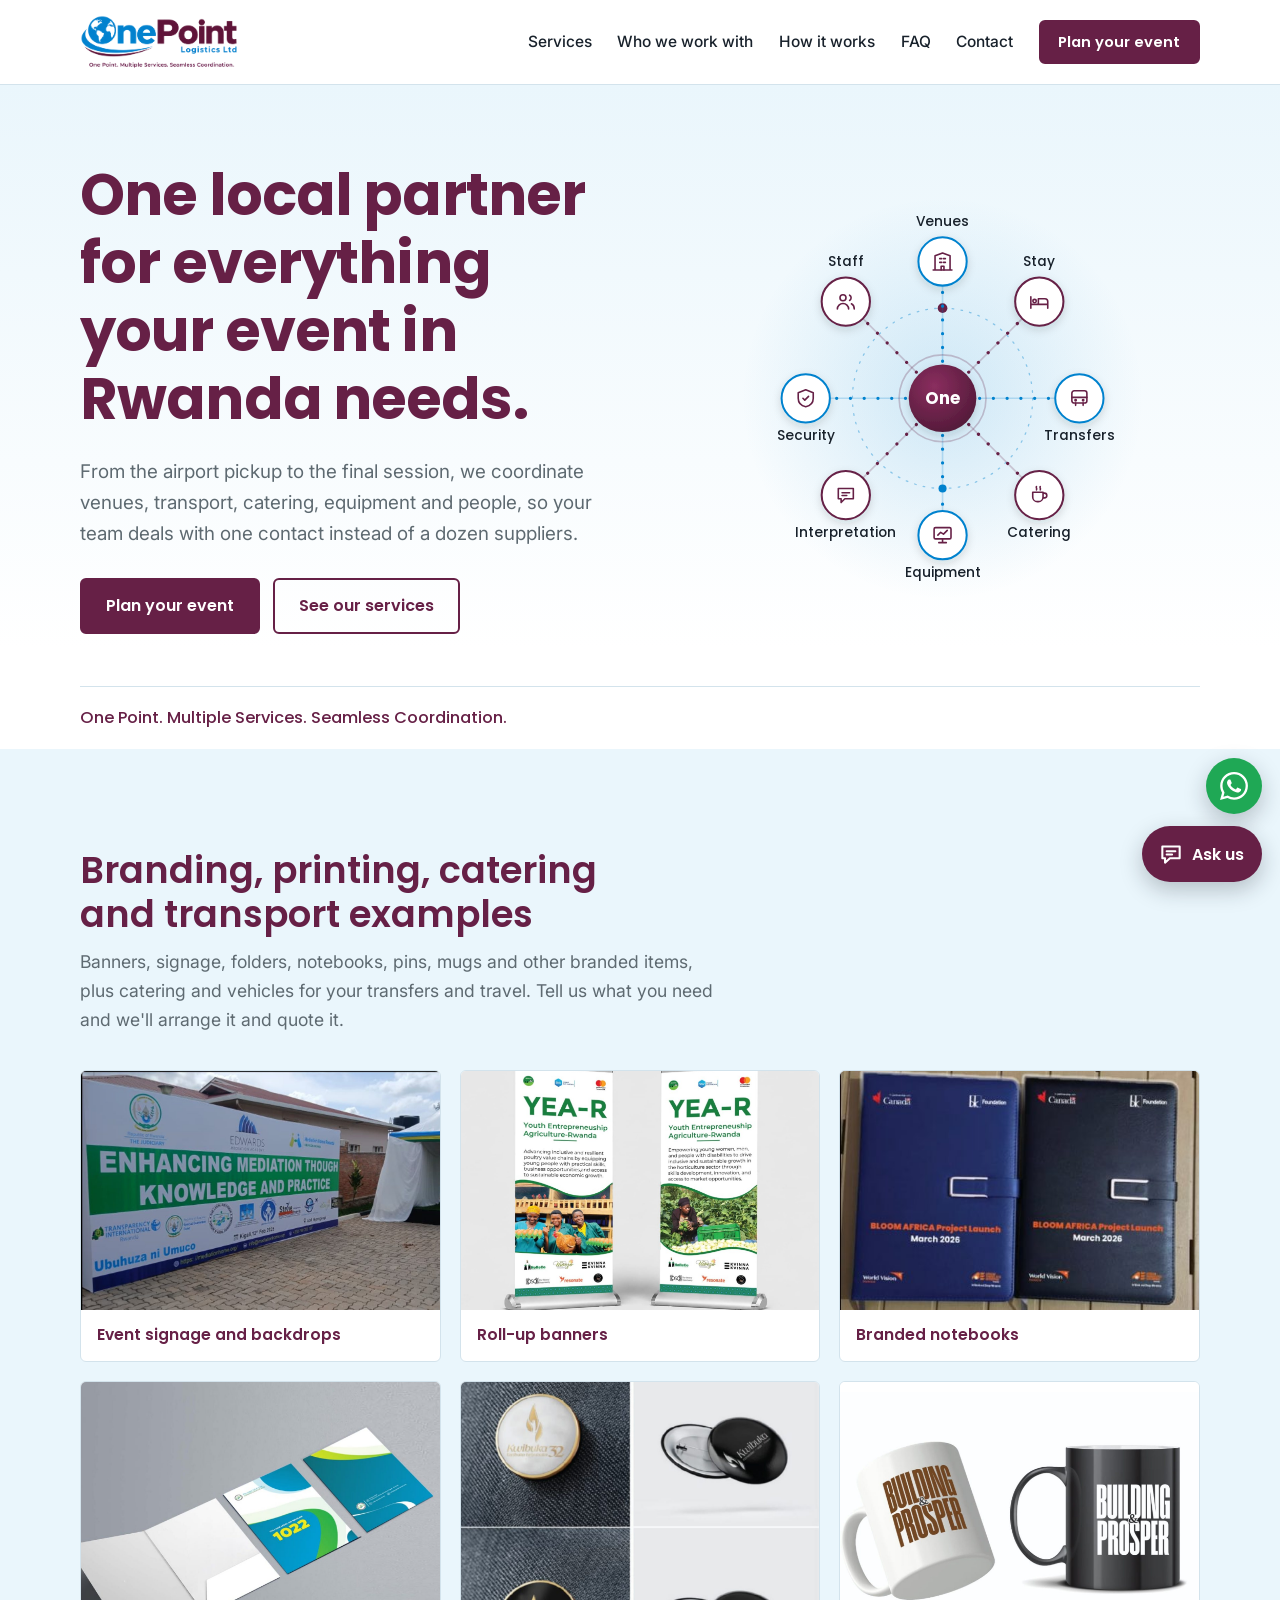
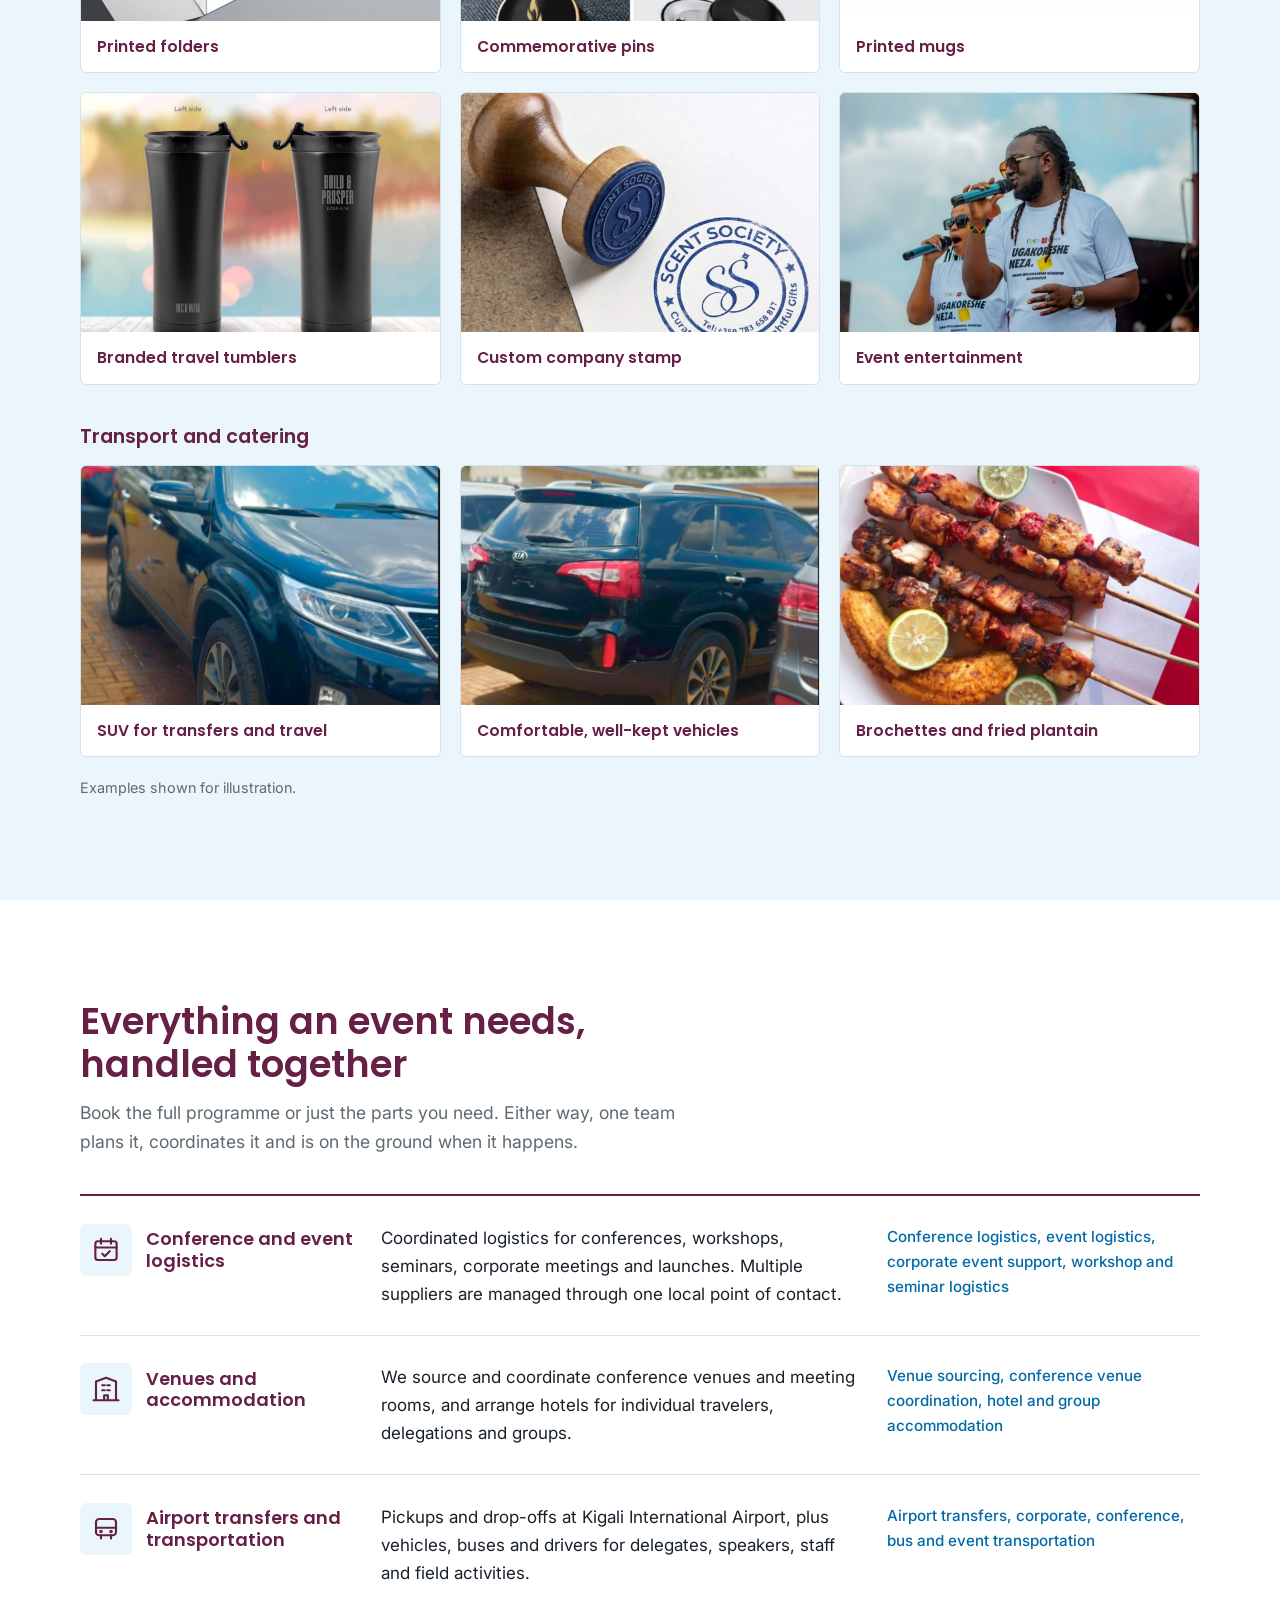
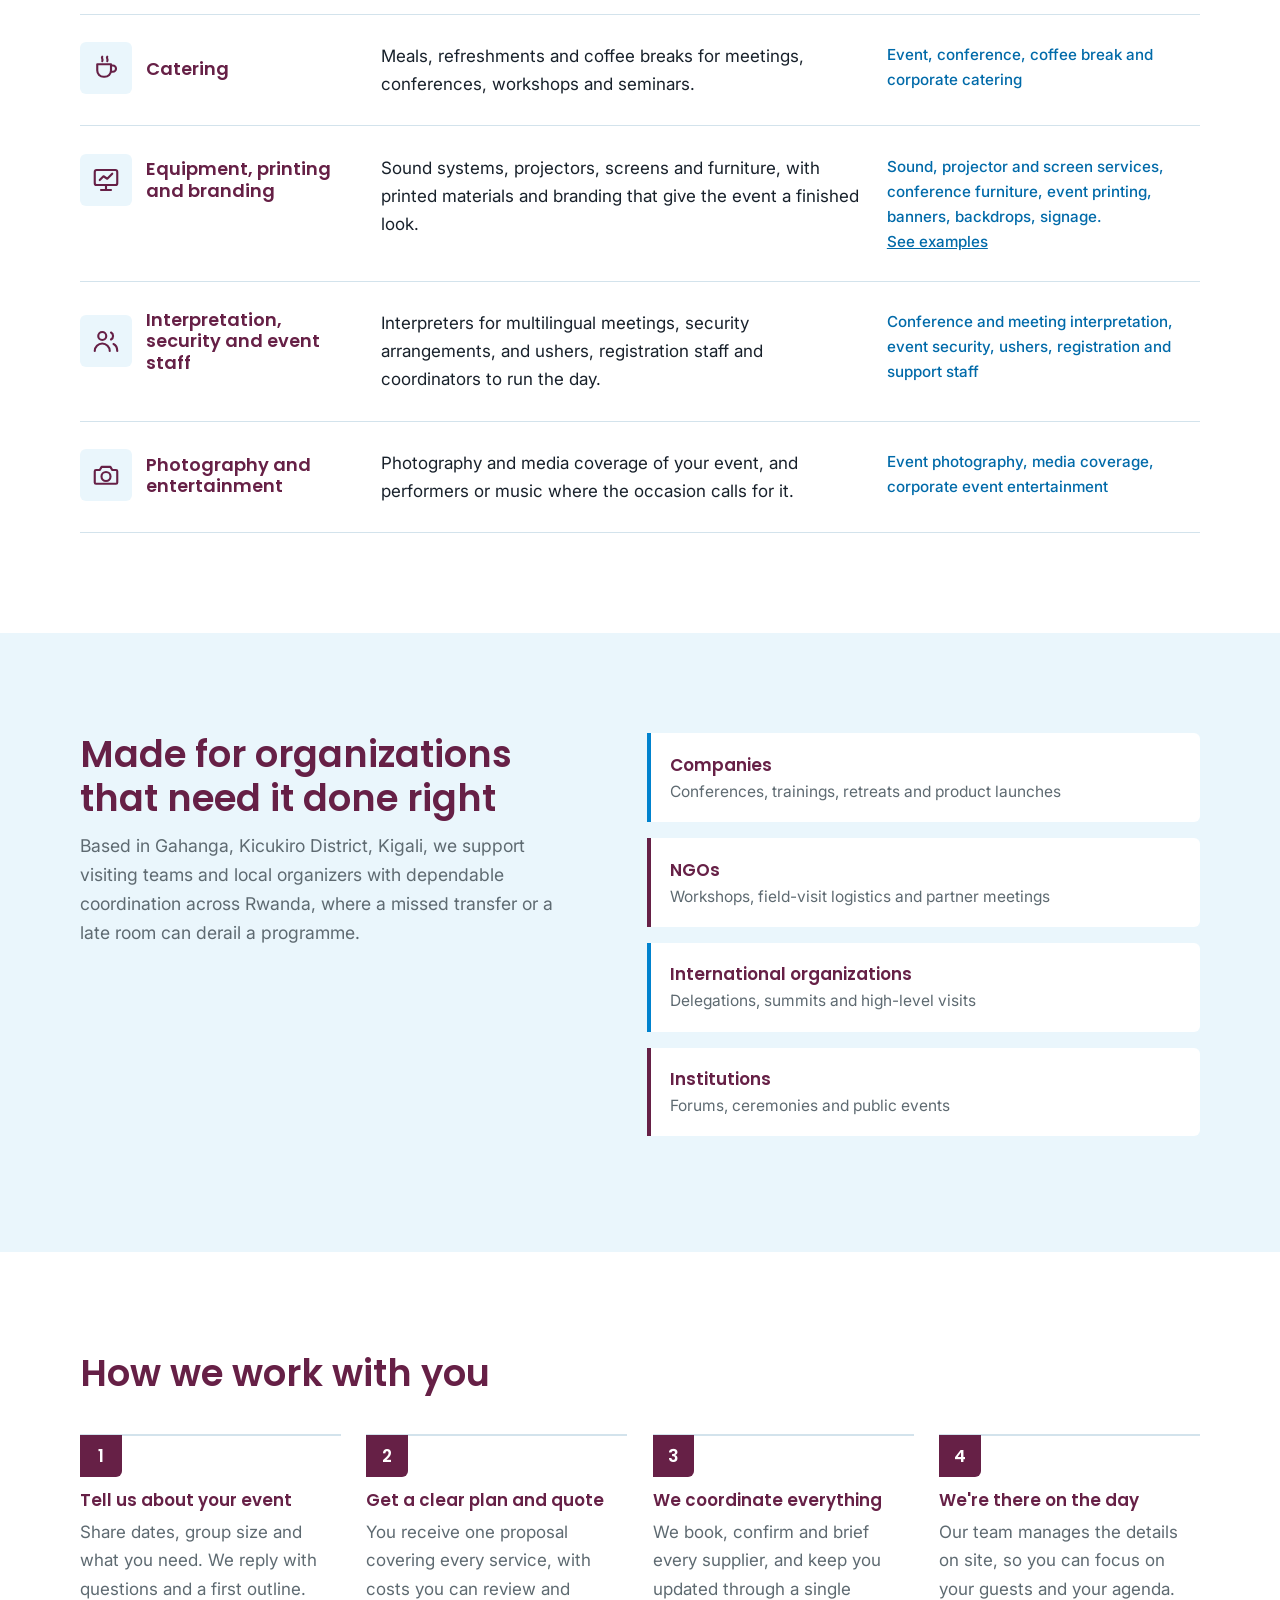
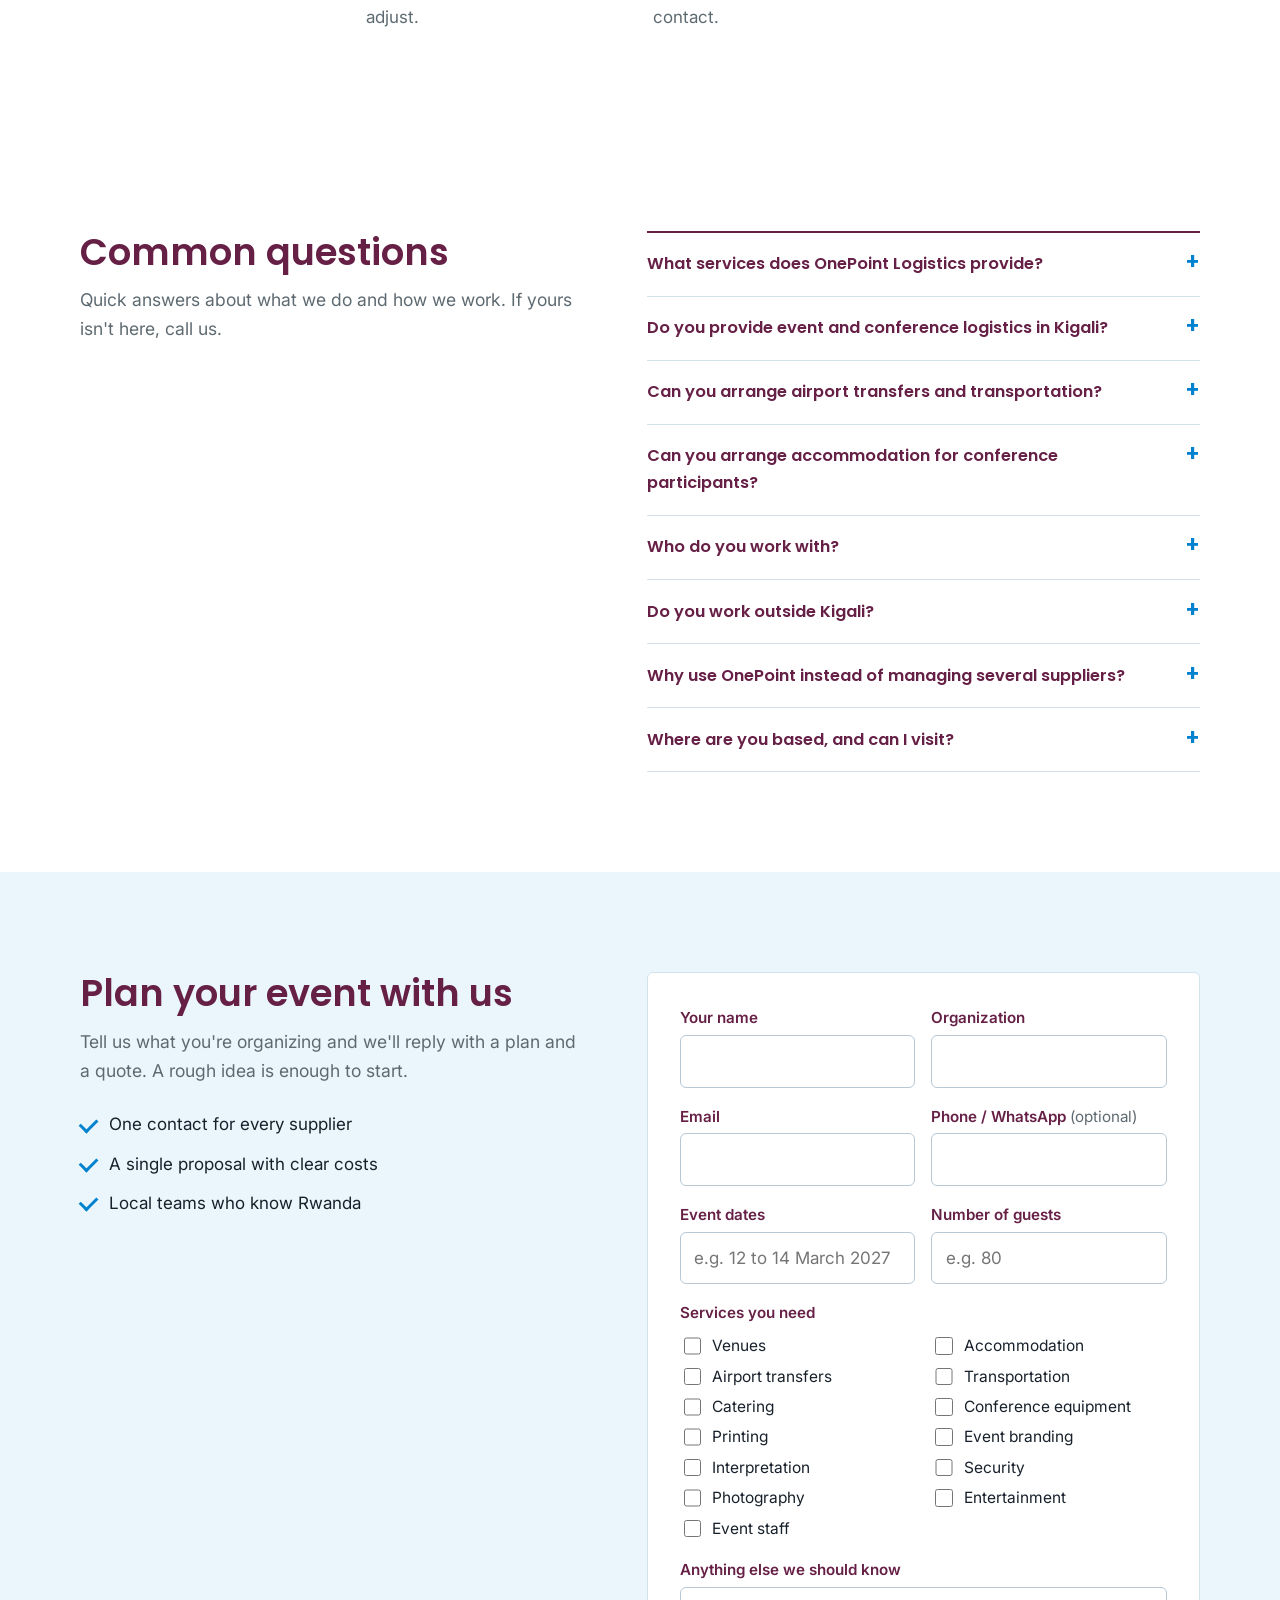
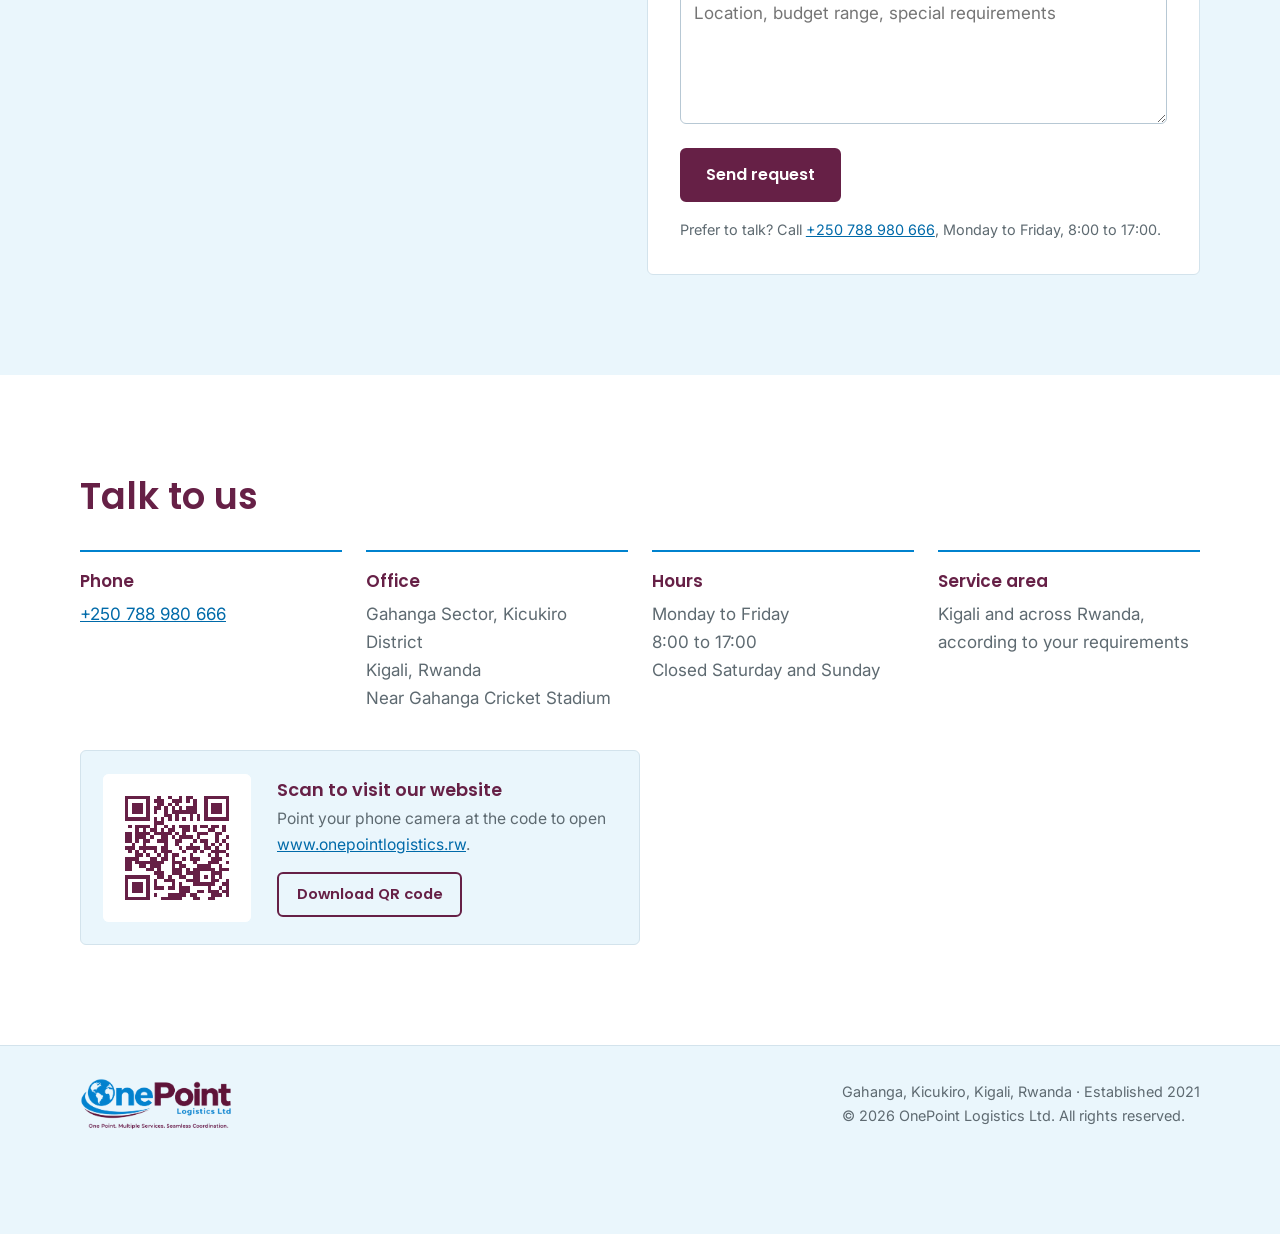
==== commit 1fc2b647: "moved gallery section" ====
--- a/index.html
+++ b/index.html
@@ -139,6 +139,92 @@
   <div class="wrap tagline">One Point. Multiple Services. Seamless Coordination.</div>
 </section>
 
+<!-- EXAMPLES -->
+<section class="section tint" id="examples">
+  <div class="wrap">
+    <h2>Branding, printing, catering and transport examples</h2>
+    <p class="section-lead">Banners, signage, folders, notebooks, pins, mugs and other branded items, plus catering and vehicles for your transfers and travel. Tell us what you need and we'll arrange it and quote it.</p>
+    <ul class="gallery">
+      <li>
+        <button type="button" class="shot" data-full="assets/img/event-signage-backdrop.jpg" data-caption="Event signage and backdrops">
+          <img src="assets/img/event-signage-backdrop.jpg" alt="Large printed event backdrop beside a white marquee tent, with a green title band and partner logos" loading="lazy" width="1000" height="750" style="object-position:0% 50%">
+          <span>Event signage and backdrops</span>
+        </button>
+      </li>
+      <li>
+        <button type="button" class="shot" data-full="assets/img/branded-roll-up-banners.jpg" data-caption="Roll-up banners">
+          <img src="assets/img/branded-roll-up-banners.jpg" alt="Two printed roll-up banners with a green and white design, photographs and partner logos, standing side by side" loading="lazy" width="1000" height="750" style="object-position:50% 50%">
+          <span>Roll-up banners</span>
+        </button>
+      </li>
+      <li>
+        <button type="button" class="shot" data-full="assets/img/branded-notebooks.jpg" data-caption="Branded notebooks">
+          <img src="assets/img/branded-notebooks.jpg" alt="Two leather-look notebooks, one blue and one black, printed with a project launch title and partner logos" loading="lazy" width="1000" height="750" style="object-position:50% 50%">
+          <span>Branded notebooks</span>
+        </button>
+      </li>
+      <li>
+        <button type="button" class="shot" data-full="assets/img/printed-folders.jpg" data-caption="Printed folders">
+          <img src="assets/img/printed-folders.jpg" alt="Open and closed pocket folders printed in blue and green curved shapes with a helpline number on the front" loading="lazy" width="1000" height="750" style="object-position:50% 50%">
+          <span>Printed folders</span>
+        </button>
+      </li>
+      <li>
+        <button type="button" class="shot" data-full="assets/img/commemorative-pins.jpg" data-caption="Commemorative pins">
+          <img src="assets/img/commemorative-pins.jpg" alt="Round gold-rimmed pins in white and black finishes with a flame emblem, shown on fabric and as separate buttons" loading="lazy" width="1000" height="750" style="object-position:50% 50%">
+          <span>Commemorative pins</span>
+        </button>
+      </li>
+      <li>
+        <button type="button" class="shot" data-full="assets/img/printed-mugs.jpg" data-caption="Printed mugs">
+          <img src="assets/img/printed-mugs.jpg" alt="A white mug and a black mug printed with the same bold two-line slogan" loading="lazy" width="1000" height="750" style="object-fit:contain;background:#fff">
+          <span>Printed mugs</span>
+        </button>
+      </li>
+      <li>
+        <button type="button" class="shot" data-full="assets/img/branded-travel-tumblers.jpg" data-caption="Branded travel tumblers">
+          <img src="assets/img/branded-travel-tumblers.jpg" alt="Two black travel tumblers engraved with a short message on one side and initials on the other" loading="lazy" width="1000" height="750" style="object-position:50% 50%">
+          <span>Branded travel tumblers</span>
+        </button>
+      </li>
+      <li>
+        <button type="button" class="shot" data-full="assets/img/custom-company-stamp.jpg" data-caption="Custom company stamp">
+          <img src="assets/img/custom-company-stamp.jpg" alt="Wooden handled stamp with a round blue company seal and its ink impression on paper" loading="lazy" width="1000" height="750" style="object-position:50% 50%">
+          <span>Custom company stamp</span>
+        </button>
+      </li>
+      <li>
+        <button type="button" class="shot" data-full="assets/img/event-entertainment-branded-tshirts.jpg" data-caption="Event entertainment">
+          <img src="assets/img/event-entertainment-branded-tshirts.jpg" alt="Two performers on an outdoor stage holding microphones and wearing matching white printed T-shirts" loading="lazy" width="1000" height="750" style="object-position:50% 22%">
+          <span>Event entertainment</span>
+        </button>
+      </li>
+    </ul>
+    <h3 class="gallery-sub">Transport and catering</h3>
+    <ul class="gallery gallery-transport">
+      <li>
+        <button type="button" class="shot" data-full="assets/img/transport-suv-front.jpg" data-caption="Transport: SUV for transfers and travel">
+          <img src="assets/img/transport-suv-front.jpg" alt="Black SUV parked on a paved yard, seen from the front left" loading="lazy" width="723" height="771" style="object-position:50% 55%">
+          <span>SUV for transfers and travel</span>
+        </button>
+      </li>
+      <li>
+        <button type="button" class="shot" data-full="assets/img/transport-suv-rear.jpg" data-caption="Transport: SUV for transfers and travel">
+          <img src="assets/img/transport-suv-rear.jpg" alt="Black SUV parked on a paved yard, seen from the rear left" loading="lazy" width="728" height="685" style="object-position:40% 55%">
+          <span>Comfortable, well-kept vehicles</span>
+        </button>
+      </li>
+      <li>
+        <button type="button" class="shot" data-full="assets/img/catering-brochettes-plantain.jpg" data-caption="Catering: grilled brochettes with fried plantain">
+          <img src="assets/img/catering-brochettes-plantain.jpg" alt="Plate of grilled brochettes on skewers with fried plantain and lime halves" loading="lazy" width="817" height="620" style="object-position:50% 50%">
+          <span>Brochettes and fried plantain</span>
+        </button>
+      </li>
+    </ul>
+    <p class="small gallery-note">Examples shown for illustration.</p>
+  </div>
+</section>
+
 <!-- SERVICES -->
 <section class="section" id="services">
   <div class="wrap">
@@ -211,92 +297,6 @@
       <li><h3>We coordinate everything</h3><p>We book, confirm and brief every supplier, and keep you updated through a single contact.</p></li>
       <li><h3>We're there on the day</h3><p>Our team manages the details on site, so you can focus on your guests and your agenda.</p></li>
     </ol>
-  </div>
-</section>
-
-<!-- EXAMPLES -->
-<section class="section tint" id="examples">
-  <div class="wrap">
-    <h2>Branding, printing, catering and transport examples</h2>
-    <p class="section-lead">Banners, signage, folders, notebooks, pins, mugs and other branded items, plus catering and vehicles for your transfers and travel. Tell us what you need and we'll arrange it and quote it.</p>
-    <ul class="gallery">
-      <li>
-        <button type="button" class="shot" data-full="assets/img/event-signage-backdrop.jpg" data-caption="Event signage and backdrops">
-          <img src="assets/img/event-signage-backdrop.jpg" alt="Large printed event backdrop beside a white marquee tent, with a green title band and partner logos" loading="lazy" width="1000" height="750" style="object-position:0% 50%">
-          <span>Event signage and backdrops</span>
-        </button>
-      </li>
-      <li>
-        <button type="button" class="shot" data-full="assets/img/branded-roll-up-banners.jpg" data-caption="Roll-up banners">
-          <img src="assets/img/branded-roll-up-banners.jpg" alt="Two printed roll-up banners with a green and white design, photographs and partner logos, standing side by side" loading="lazy" width="1000" height="750" style="object-position:50% 50%">
-          <span>Roll-up banners</span>
-        </button>
-      </li>
-      <li>
-        <button type="button" class="shot" data-full="assets/img/branded-notebooks.jpg" data-caption="Branded notebooks">
-          <img src="assets/img/branded-notebooks.jpg" alt="Two leather-look notebooks, one blue and one black, printed with a project launch title and partner logos" loading="lazy" width="1000" height="750" style="object-position:50% 50%">
-          <span>Branded notebooks</span>
-        </button>
-      </li>
-      <li>
-        <button type="button" class="shot" data-full="assets/img/printed-folders.jpg" data-caption="Printed folders">
-          <img src="assets/img/printed-folders.jpg" alt="Open and closed pocket folders printed in blue and green curved shapes with a helpline number on the front" loading="lazy" width="1000" height="750" style="object-position:50% 50%">
-          <span>Printed folders</span>
-        </button>
-      </li>
-      <li>
-        <button type="button" class="shot" data-full="assets/img/commemorative-pins.jpg" data-caption="Commemorative pins">
-          <img src="assets/img/commemorative-pins.jpg" alt="Round gold-rimmed pins in white and black finishes with a flame emblem, shown on fabric and as separate buttons" loading="lazy" width="1000" height="750" style="object-position:50% 50%">
-          <span>Commemorative pins</span>
-        </button>
-      </li>
-      <li>
-        <button type="button" class="shot" data-full="assets/img/printed-mugs.jpg" data-caption="Printed mugs">
-          <img src="assets/img/printed-mugs.jpg" alt="A white mug and a black mug printed with the same bold two-line slogan" loading="lazy" width="1000" height="750" style="object-fit:contain;background:#fff">
-          <span>Printed mugs</span>
-        </button>
-      </li>
-      <li>
-        <button type="button" class="shot" data-full="assets/img/branded-travel-tumblers.jpg" data-caption="Branded travel tumblers">
-          <img src="assets/img/branded-travel-tumblers.jpg" alt="Two black travel tumblers engraved with a short message on one side and initials on the other" loading="lazy" width="1000" height="750" style="object-position:50% 50%">
-          <span>Branded travel tumblers</span>
-        </button>
-      </li>
-      <li>
-        <button type="button" class="shot" data-full="assets/img/custom-company-stamp.jpg" data-caption="Custom company stamp">
-          <img src="assets/img/custom-company-stamp.jpg" alt="Wooden handled stamp with a round blue company seal and its ink impression on paper" loading="lazy" width="1000" height="750" style="object-position:50% 50%">
-          <span>Custom company stamp</span>
-        </button>
-      </li>
-      <li>
-        <button type="button" class="shot" data-full="assets/img/event-entertainment-branded-tshirts.jpg" data-caption="Event entertainment">
-          <img src="assets/img/event-entertainment-branded-tshirts.jpg" alt="Two performers on an outdoor stage holding microphones and wearing matching white printed T-shirts" loading="lazy" width="1000" height="750" style="object-position:50% 22%">
-          <span>Event entertainment</span>
-        </button>
-      </li>
-    </ul>
-    <h3 class="gallery-sub">Transport and catering</h3>
-    <ul class="gallery gallery-transport">
-      <li>
-        <button type="button" class="shot" data-full="assets/img/transport-suv-front.jpg" data-caption="Transport: SUV for transfers and travel">
-          <img src="assets/img/transport-suv-front.jpg" alt="Black SUV parked on a paved yard, seen from the front left" loading="lazy" width="723" height="771" style="object-position:50% 55%">
-          <span>SUV for transfers and travel</span>
-        </button>
-      </li>
-      <li>
-        <button type="button" class="shot" data-full="assets/img/transport-suv-rear.jpg" data-caption="Transport: SUV for transfers and travel">
-          <img src="assets/img/transport-suv-rear.jpg" alt="Black SUV parked on a paved yard, seen from the rear left" loading="lazy" width="728" height="685" style="object-position:40% 55%">
-          <span>Comfortable, well-kept vehicles</span>
-        </button>
-      </li>
-      <li>
-        <button type="button" class="shot" data-full="assets/img/catering-brochettes-plantain.jpg" data-caption="Catering: grilled brochettes with fried plantain">
-          <img src="assets/img/catering-brochettes-plantain.jpg" alt="Plate of grilled brochettes on skewers with fried plantain and lime halves" loading="lazy" width="817" height="620" style="object-position:50% 50%">
-          <span>Brochettes and fried plantain</span>
-        </button>
-      </li>
-    </ul>
-    <p class="small gallery-note">Examples shown for illustration.</p>
   </div>
 </section>
 
